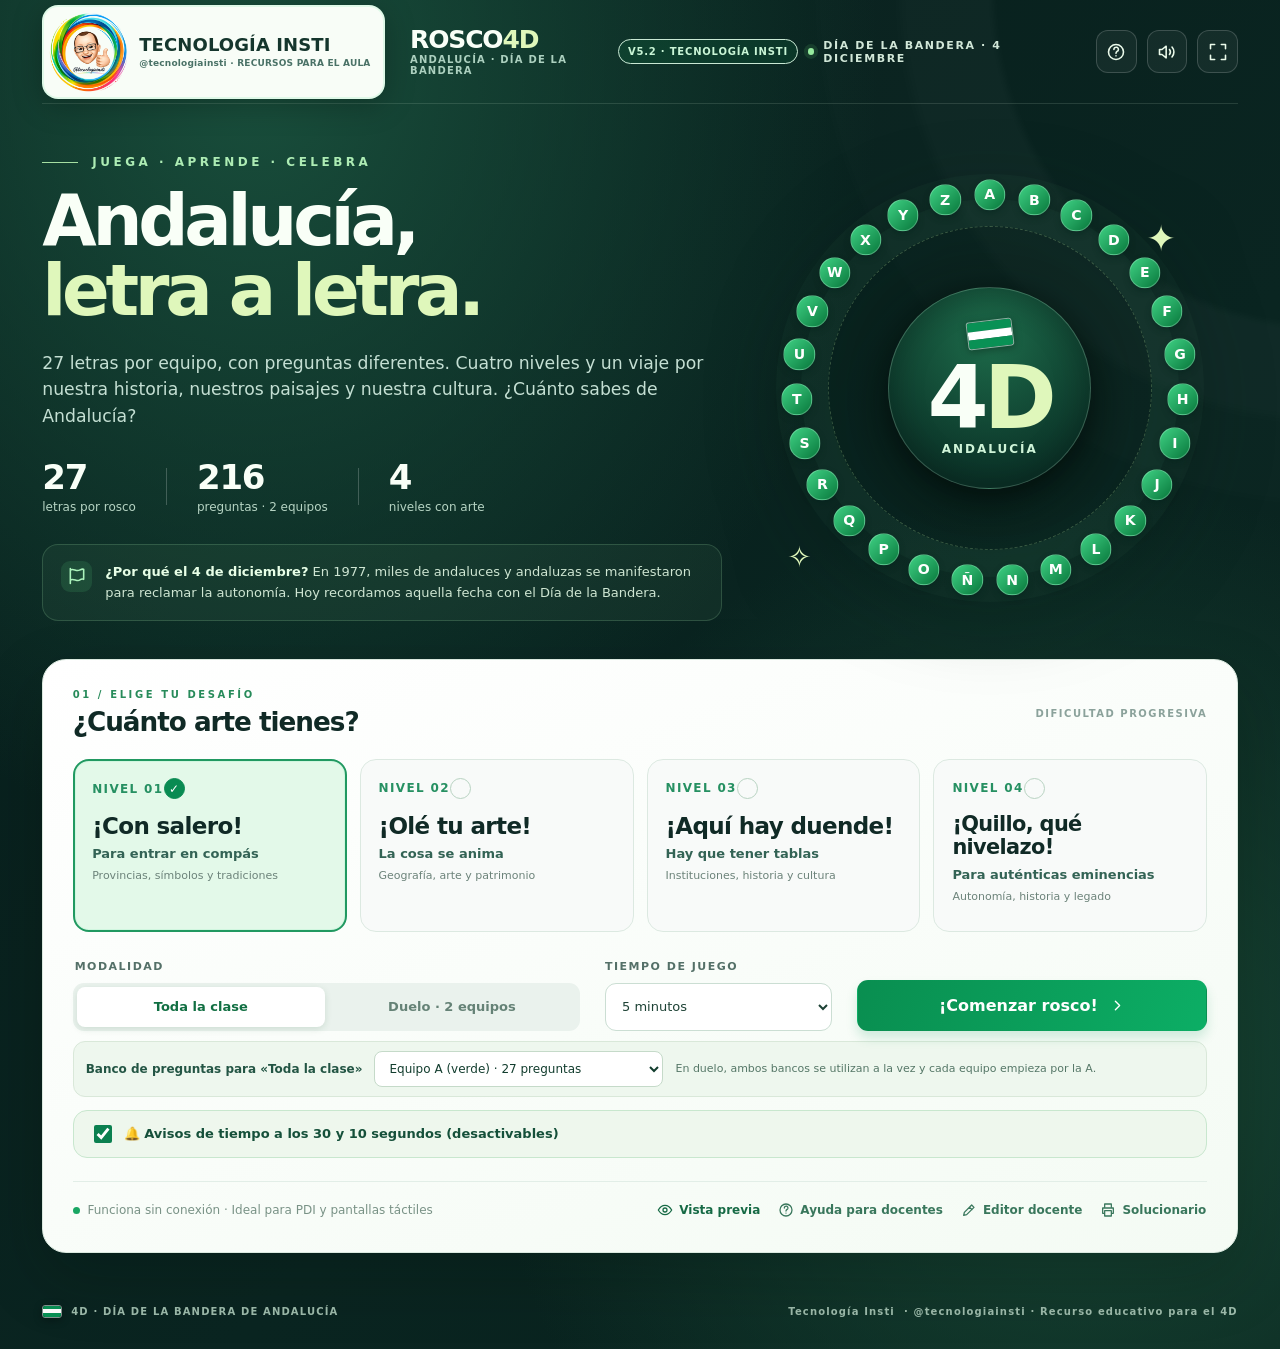
==== index.html @ b062cd79 "1" ====
<!doctype html>
<html lang="es">
<head>
  <meta charset="utf-8">
  <meta name="viewport" content="width=device-width,initial-scale=1,viewport-fit=cover">
  <meta name="theme-color" content="#0b2623">
  <meta name="description" content="Rosco 4D Andalucía: 216 preguntas sobre Andalucía en cuatro niveles de dificultad con sabor andaluz. Juego interactivo para pizarras digitales, sin conexión a internet.">
  <title>Rosco 4D · Día de la Bandera de Andalucía · Tecnología Insti · @tecnologiainsti</title>
  <link rel="icon" href="[data-uri]" type="image/webp">
  <style>
:root{--bg:#0a2422;--bg2:#0e302a;--green:#16a067;--green2:#4add91;--lime:#dff7bb;--cream:#f9fff7;--text:#102a26;--muted:#68847b;--line:#dae7dc;--white:#fff;--wrong:#e85b5f;--pending:#d8e1e5;--shadow:0 25px 65px rgba(1,16,10,.22);font-family:'Segoe UI',Inter,ui-sans-serif,system-ui,-apple-system,BlinkMacSystemFont,Arial,sans-serif;color:var(--cream);font-synthesis:none}
*{box-sizing:border-box}html{min-width:320px;min-height:100%;scroll-behavior:smooth}body{margin:0;min-height:100vh;background:radial-gradient(ellipse at 20% 5%,#194f3c 0%,transparent 43%),radial-gradient(ellipse at 85% 80%,#184735 0%,transparent 39%),linear-gradient(135deg,#071d1b,#0a2521 60%,#09221d);overflow-x:hidden}button,select,input,textarea{font:inherit}button{cursor:pointer}button:disabled{cursor:not-allowed;opacity:.55}svg{width:20px;height:20px;fill:none;stroke:currentColor;stroke-width:1.9;stroke-linecap:round;stroke-linejoin:round;flex-shrink:0}.svg-defs{position:absolute;width:0;height:0;overflow:hidden}.is-hidden{display:none!important}.ambient{position:fixed;pointer-events:none;z-index:0;border-radius:50%;filter:blur(4px)}.ambient-one{width:680px;height:680px;right:-390px;top:-350px;border:1px solid rgba(255,255,255,.1);box-shadow:0 0 0 90px rgba(255,255,255,.015),0 0 0 175px rgba(255,255,255,.012)}.ambient-two{width:450px;height:450px;bottom:-330px;left:-160px;border:1px solid rgba(255,255,255,.06)}a{color:inherit}.app-shell{position:relative;z-index:1;display:flex;flex-direction:column;min-height:100vh;max-width:1900px;margin:auto;padding:0 clamp(22px,3.3vw,64px)}.site-header{display:flex;align-items:center;justify-content:space-between;gap:24px;min-height:100px;border-bottom:1px solid rgba(233,255,233,.13)}.brand{text-decoration:none;display:inline-flex;align-items:center;gap:14px;min-width:0}.brand-emblem{height:47px;width:47px;display:grid;place-items:center;border-radius:14px;background:rgba(255,255,255,.09);border:1px solid rgba(255,255,255,.2)}.mini-flag{display:block;height:24px;width:32px;background:linear-gradient(to bottom,#158c4d 0 33%,#fff 33% 67%,#158c4d 67%);border-radius:2px;box-shadow:0 2px 9px rgba(0,0,0,.2);transform:rotate(-8deg)}.brand-titles{display:flex;flex-direction:column;gap:2px}.brand-titles strong{font-size:25px;font-weight:900;letter-spacing:-1.15px;line-height:1}.brand-emphasis{color:var(--lime)}.brand-titles small{font-size:9px;letter-spacing:1.8px;font-weight:800;color:#acd0bf}.top-actions{display:flex;align-items:center;gap:10px}.header-commemoration{color:#d1e7d8;font-size:11px;font-weight:850;letter-spacing:1.6px;margin-right:20px;display:inline-flex;align-items:center;gap:9px}.header-dot{width:7px;height:7px;background:#96eb9e;border-radius:50%;box-shadow:0 0 0 4px #4b9a5a33}.icon-btn{border:1px solid #ffffff2c;background:#ffffff0c;color:#eafaea;border-radius:12px;width:43px;height:43px;display:grid;place-items:center;transition:background .2s,transform .2s}.icon-btn:hover,.icon-btn:focus-visible{background:#ffffff24;transform:translateY(-1px)}.screen{animation:screen-in .35s both;flex:1}@keyframes screen-in{from{opacity:0;transform:translateY(11px)}to{opacity:1;transform:translateY(0)}}.setup-screen{padding:clamp(30px,4vw,65px) 0 20px}.setup-layout{display:grid;grid-template-columns:minmax(0,1fr) minmax(280px,.73fr);align-items:center;gap:20px;min-height:360px}.setup-lead{max-width:720px}.eyebrow{font-size:12px;font-weight:900;letter-spacing:3.5px;color:#adecb4;display:flex;align-items:center;gap:14px;margin:0 0 18px}.eyebrow-line{height:1px;width:36px;background:#a6dfa2}.setup-lead h1{font-size:clamp(49px,5.5vw,87px);line-height:.99;font-weight:900;letter-spacing:-4.3px;margin:0 0 23px}.setup-lead h1 span{color:var(--lime);display:block}.setup-description{font-size:clamp(16px,1.35vw,21px);line-height:1.55;color:#c4dfd3;max-width:710px;margin:0 0 30px}.stat-ribbon{display:flex;gap:30px;align-items:center;margin-bottom:30px}.stat-ribbon>div{display:flex;flex-direction:column}.stat-ribbon strong{font-size:34px;line-height:1;letter-spacing:-1.2px}.stat-ribbon div span{font-size:12px;color:#b6d4c3;padding-top:6px}.stat-separator{height:37px;width:1px;background:#ffffff36}.history-note{max-width:680px;border:1px solid #b9f6bf2b;background:#b4f0ad0d;border-radius:16px;padding:16px 18px;display:flex;gap:13px;align-items:flex-start;color:#cfe6d3}.history-note p{margin:0;font-size:13px;line-height:1.65}.history-note strong{color:#e8ffe7}.history-icon{width:31px;height:31px;flex:none;border-radius:9px;display:grid;place-items:center;background:#50c07729;color:#acf3bc}.welcome-wheel{position:relative;margin:0 auto;width:min(100%,405px);aspect-ratio:1;filter:drop-shadow(0 18px 35px #00170e87)}.welcome-orbit{position:absolute;inset:10%;border-radius:50%;border:1px dashed #c5f7aa40;box-shadow:0 0 0 27px #8ee4ad08,0 0 0 52px #8ee4ad08}.preview-letter{position:absolute;left:50%;top:50%;display:grid;place-items:center;width:clamp(25px,2.45vw,38px);height:clamp(25px,2.45vw,38px);border-radius:50%;background:linear-gradient(135deg,#3fd184,#08783c);border:1px solid #d7ffe74b;color:#fff;font-size:clamp(11px,1.1vw,15px);font-weight:900;box-shadow:0 3px 6px #021f1970;transform:translate(-50%,-50%)}.welcome-center{position:absolute;inset:25%;display:flex;flex-direction:column;align-items:center;justify-content:center;border-radius:50%;border:1px solid #dfffe634;background:radial-gradient(circle at 50% 25%,#1d6b4a,#0a3026 80%);box-shadow:inset 0 0 35px #0003,0 7px 35px #0008;z-index:2}.flag-horizontal{display:flex;flex-direction:column;overflow:hidden;border-radius:3px;border:1px solid #ffffff80;box-shadow:0 2px 8px #0005;flex:none}.flag-horizontal i{display:block;flex:1;width:100%}.flag-horizontal i:nth-child(1),.flag-horizontal i:nth-child(3){background:#099155}.flag-horizontal i:nth-child(2){background:#fff}.welcome-flag{width:46px;height:28px;margin-bottom:6px;transform:rotate(-7deg)}.welcome-center>span:not(.welcome-flag){font-size:clamp(56px,7vw,88px);font-weight:950;line-height:1;letter-spacing:-5px}.welcome-center>span:not(.welcome-flag) span{color:var(--lime)}.welcome-center small{font-weight:900;font-size:clamp(9px,1vw,12px);letter-spacing:2px;color:#cff4d8}.sparkle{position:absolute;font-size:36px;color:var(--lime)}.sparkle-a{top:8%;right:4%}.sparkle-b{bottom:4%;left:0;font-size:29px}.setup-panel{background:linear-gradient(160deg,#fff,#f4fbf4);border:1px solid #dbe9df;border-radius:24px;color:var(--text);padding:clamp(20px,2.3vw,35px);box-shadow:var(--shadow);margin-top:38px}.setup-panel-heading{display:flex;justify-content:space-between;gap:20px;align-items:center;margin-bottom:20px}.section-index,.question-eyebrow{color:#278b5a;font-weight:900;font-size:10px;letter-spacing:2.6px;margin:0 0 7px}.setup-panel h2{font-size:clamp(22px,2.05vw,30px);letter-spacing:-1px;margin:0;line-height:1.2}.panel-label{font-size:10px;font-weight:900;color:#8ba29b;letter-spacing:1.5px}.level-grid{display:grid;grid-template-columns:repeat(4,minmax(0,1fr));gap:13px}.level-card{background:#f8faf9;color:var(--text);border:1.5px solid #dce9e1;border-radius:16px;text-align:left;min-height:173px;padding:18px 18px 15px;display:flex;flex-direction:column;gap:7px;transition:.2s;position:relative}.level-card:hover,.level-card:focus-visible{transform:translateY(-3px);border-color:#68bd83;box-shadow:0 10px 18px #0c5b2c18}.level-card.is-selected{background:#e3f9e9;border:2px solid #219961;padding:17.5px 17.5px 14.5px;box-shadow:inset 0 0 0 1px #4ce39b20}.level-top{display:flex;justify-content:space-between;align-items:center;margin-bottom:7px}.level-number{font-weight:900;letter-spacing:2px;color:#269062;font-size:15px}.level-mark{border:1px solid #b8d3c2;border-radius:50%;display:grid;place-items:center;width:21px;height:21px;font-size:12px;color:transparent}.level-card.is-selected .level-mark{background:#098b52;border-color:#098b52;color:#fff}.level-card>strong{font-size:26px;letter-spacing:-1.1px;line-height:1.1}.level-description{font-size:14px;font-weight:750;color:#336355}.level-card small{font-size:11px;color:#6c837a;line-height:1.45}.settings-row{display:grid;grid-template-columns:1.45fr .65fr 1fr;gap:25px;align-items:end;margin-top:28px}.setting-group{margin:0;padding:0;border:0;min-width:0}.setting-group legend,.setting-group>label{font-size:11px;display:block;margin-bottom:10px;font-weight:900;letter-spacing:1.5px;color:#547068}.segmented{display:flex;min-height:48px;gap:3px;background:#eaf2ed;border-radius:11px;padding:4px}.segmented button{flex:1;background:none;border:0;border-radius:8px;color:#658276;font-size:13px;font-weight:800;min-height:40px;padding:6px 10px}.segmented button.selected{background:#fff;color:#116f42;box-shadow:0 2px 7px #175b2d22}.setting-group select{width:100%;height:48px;border:1px solid #cbded3;border-radius:11px;background:#fff;padding:0 12px;font-size:13px;color:#1d4235;min-width:0}.primary-btn,.secondary-btn{min-height:48px;border-radius:11px;padding:11px 19px;display:inline-flex;align-items:center;justify-content:center;gap:11px;font-weight:850;font-size:14px;border:1px solid transparent;text-align:center}.primary-btn{background:linear-gradient(110deg,#098e50,#0cae65);color:#fff;box-shadow:0 7px 12px #0790522a}.primary-btn:hover{filter:brightness(1.08)}.primary-btn svg{width:17px;height:17px}.secondary-btn{background:#fff;color:#176f4a;border-color:#bedbcc}.secondary-btn:hover{background:#effaf2}.start-btn{width:100%;min-height:51px;font-size:16px}.setup-footer{border-top:1px solid #e2eee7;margin-top:23px;padding-top:15px;display:flex;gap:20px;justify-content:space-between;align-items:center;color:#799286;font-size:12px}.offline-dot{display:inline-block;width:7px;height:7px;background:#19a663;border-radius:50%;margin-right:4px}.setup-footer>div{display:flex;gap:19px}.plain-link{display:inline-flex;align-items:center;justify-content:center;gap:6px;color:#39775c;font-weight:800;background:none;border:0;padding:5px 1px;font-size:12px;text-align:left}.plain-link:hover{text-decoration:underline}.plain-link svg{width:16px;height:16px}.resume-banner{margin-top:16px;padding:13px;border-radius:12px;display:flex;gap:13px;align-items:center;justify-content:flex-end;background:#e4f5e6;border:1px solid #b5ddbb;font-size:13px}.resume-banner span{margin-right:auto}.resume-banner .secondary-btn{min-height:39px;padding:7px 13px}.site-footer{min-height:76px;padding:17px 0;display:flex;align-items:center;justify-content:space-between;gap:20px;color:#9ebcac;font-size:10px;font-weight:800;letter-spacing:1.15px}.site-footer>span{display:flex;align-items:center;gap:9px}.footer-flag{width:20px;height:13px}.site-footer a{text-decoration:none;color:#d3f0cc}.site-footer a:hover{text-decoration:underline}
/* Pantalla de juego */
.game-screen{padding-top:20px;display:flex;flex-direction:column}.game-toolbar{display:flex;justify-content:space-between;align-items:center;gap:16px;min-height:65px}.game-breadcrumb,.game-tools{display:flex;align-items:center;gap:12px}.back-button,.toolbar-btn{background:transparent;border:1px solid #d5f6db32;border-radius:10px;padding:10px 13px;color:#e6f8e8;display:flex;gap:8px;align-items:center;font-size:13px;font-weight:750}.back-button:hover,.toolbar-btn:hover{background:#ffffff18}.back-button svg,.toolbar-btn svg{width:17px;height:17px}.breadcrumb-divider{width:1px;height:20px;background:#ffffff39;margin:0 4px}.course-chip{background:#d8f9d6;color:#124f37;border-radius:7px;padding:8px 12px;font-size:12px;font-weight:950}.mode-chip{font-size:11px;font-weight:850;letter-spacing:1px;color:#c4e4ce}.timer-display{min-width:136px;background:#123c32;border:1px solid #b2e9b837;border-radius:12px;display:flex;align-items:center;justify-content:center;gap:8px;padding:7px 13px;color:#fff}.timer-caption{font-size:9px;letter-spacing:1.3px;font-weight:900;color:#8ecca7}.timer-display strong{font-size:28px;line-height:1;font-variant-numeric:tabular-nums;letter-spacing:1px}.timer-display.time-warning{border-color:#fbab7b;background:#743f34}.timer-display.time-critical{background:#a03c40;animation:time-pulse 1s infinite}@keyframes time-pulse{50%{filter:brightness(1.2)}}
.board-layout{display:grid;grid-template-columns:minmax(0,1fr) minmax(0,.92fr);gap:clamp(18px,3vw,58px);align-items:center;flex:1;min-height:530px}.rosco-zone{position:relative;display:flex;flex-direction:column;justify-content:center;align-items:center;min-width:0;padding:8px 0}.rosco-bg{position:absolute;width:min(86%,650px);aspect-ratio:1;border-radius:50%;background:radial-gradient(circle,#51b58b16,transparent 68%);pointer-events:none}.rosco-frame{width:min(100%,min(62vh,680px));aspect-ratio:1;position:relative;flex:none;container-type:size}.rosco-letters{position:absolute;inset:0}.letter-btn{position:absolute;width:9.1%;aspect-ratio:1;display:grid;place-items:center;transform:translate(-50%,-50%);border-radius:50%;border:2px solid #d6e6e5;color:#174b43;background:linear-gradient(155deg,#edf8fa,#bdd5d5);font-size:clamp(13px,2.5cqw,21px);font-weight:950;box-shadow:0 4px 0 #1025227a,0 8px 16px #031b1b42;transition:background .17s,box-shadow .17s,scale .17s;z-index:2;padding:0;touch-action:manipulation}.letter-btn:hover{scale:1.09}.letter-btn:focus-visible{outline:3px solid #efffa3;outline-offset:2px}.letter-btn.is-correct{color:#fff;border-color:#72e7a3;background:linear-gradient(145deg,#17b968,#078451)}.letter-btn.is-wrong{color:#fff;border-color:#ff9b99;background:linear-gradient(145deg,#f56c6c,#cf454e)}.letter-btn.is-current{color:#244c2b;border:3px solid #fff7bd;background:linear-gradient(145deg,#f5f7b1,#c6e97f);box-shadow:0 0 0 5px #f2ffb138,0 0 19px #dcff9a99,0 3px 0 #21331e;scale:1.11;z-index:4}.letter-btn.is-current.is-correct,.letter-btn.is-current.is-wrong{scale:1}.letter-btn:disabled{opacity:1;cursor:default}.rosco-core{position:absolute;inset:22%;border-radius:50%;background:radial-gradient(circle at 50% 0%,#26654c,#0a2927 72%);border:2px solid #e2fff34a;box-shadow:inset 0 0 55px #001b1590,0 0 0 10px #a6e6b30a,0 0 35px #77f5a011;display:flex;align-items:center;justify-content:center;flex-direction:column;gap:1.5%;text-align:center}.core-flag{width:16%;height:11%;transform:rotate(-6deg);margin-bottom:2%}.core-label{color:#b2e9ba;font-weight:900;letter-spacing:4px;font-size:clamp(9px,1.8cqw,17px)}.core-title{font-size:clamp(47px,14cqw,104px);letter-spacing:-.1em;line-height:1;font-weight:950}.core-title span{color:var(--lime)}.core-name{font-size:clamp(9px,2.7cqw,23px);font-weight:950;letter-spacing:1.5px}.core-subtext{font-size:clamp(6px,1.5cqw,11px);font-weight:850;letter-spacing:1.25px;color:#a7d9be}.core-division{background:#d0efb155;width:38%;height:1px;margin:5% 0 2%}.core-progress{display:flex;flex-direction:column;gap:2px}.core-progress strong{font-size:clamp(19px,4cqw,35px);color:var(--lime);line-height:1.1}.core-progress span{font-size:clamp(9px,1.8cqw,13px);color:#c6dfd0}.legend{display:flex;justify-content:center;gap:clamp(13px,1.8vw,23px);color:#c7e2d4;font-size:11px;font-weight:650;margin-top:2px;flex-wrap:wrap}.legend>span{display:inline-flex;gap:7px;align-items:center}.legend-dot{height:11px;width:11px;border-radius:50%;background:#b7ced4;border:1px solid #ffffffaa}.legend-dot.is-active{background:#e5f7a0}.legend-dot.is-correct{background:#23b66e}.legend-dot.is-wrong{background:#ea6b6b}.legend-dot.is-pending{background:#c6d3d8}
.question-zone{color:var(--text);background:linear-gradient(150deg,#fff 12%,#f8fdf8);border:1px solid #d9e6e0;border-radius:24px;box-shadow:var(--shadow);padding:clamp(24px,2.8vw,43px);min-height:480px;display:flex;flex-direction:column;justify-content:center;gap:0}.question-topline{display:flex;align-items:start;justify-content:space-between;gap:16px}.question-topline h2{font-size:clamp(23px,2.35vw,37px);line-height:1.13;letter-spacing:-1.25px;margin:0;font-weight:900}.letter-mini{background:#12392d;color:#e9ffd8;width:67px;height:67px;border-radius:16px;display:grid;place-items:center;font-size:43px;line-height:1;font-weight:950;flex:none;box-shadow:0 6px 0 #bad7bf}.question-rule{display:flex;align-items:center;gap:10px;color:#16854f;font-size:12px;font-weight:950;letter-spacing:1.65px;margin:25px 0 12px}.question-rule-dot{width:7px;height:7px;background:#1ea967;border-radius:50%}.question-body{font-size:clamp(21px,2.05vw,32px);line-height:1.38;font-weight:750;letter-spacing:-.65px;margin:0 0 24px;min-height:114px}.answer-input-block{padding-bottom:17px}.answer-input-block label{display:block;font-size:10px;letter-spacing:1.6px;font-weight:900;color:#667f71;margin:0 0 8px}.answer-input-row{display:flex;gap:8px}.answer-input-row input{height:48px;min-width:0;flex:1;border-radius:10px;border:1px solid #ccded2;background:#fff;padding:0 15px;color:#153b2b;font-size:16px}.answer-input-row input:focus,.editor-dialog input:focus,.editor-dialog textarea:focus,.editor-dialog select:focus{outline:3px solid #abedb0;outline-offset:1px}.answer-input-row input::placeholder{color:#b0c1b8}.check-input-btn{padding:0 15px;background:#e8f5eb;border:1px solid #bcd9c4;border-radius:10px;color:#187143;font-weight:850;white-space:nowrap}.check-input-btn:hover{background:#d3f1db}.input-help{font-size:11px;color:#829689;margin:9px 0 0}.question-actions{display:grid;grid-template-columns:1fr 1fr 1.25fr;gap:10px}.action-btn{border-radius:12px;border:1px solid transparent;min-height:66px;display:flex;gap:11px;justify-content:center;align-items:center;padding:9px 12px;font-weight:900;font-size:clamp(13px,1.08vw,17px);transition:.15s;white-space:nowrap}.action-btn:hover{transform:translateY(-2px);filter:brightness(1.04)}.action-btn svg{width:21px;height:21px}.answer-correct{background:#087c46;color:#fff}.answer-wrong{background:#fce9e8;color:#ae373e;border-color:#ffc6c7}.answer-pass{background:#e9f0f2;color:#355769;border-color:#d2e0e5}.question-end{display:flex;align-items:center;justify-content:space-between;gap:12px;margin-top:19px}.keyboard-hint{color:#94a69a;font-size:10px;text-align:right}kbd{font-size:11px;padding:2px 5px;border:1px solid #c7d7cc;background:#eff4f0;border-radius:4px;color:#436b55;font-family:inherit}.feedback-card{background:#eaf8ed;border:1px solid #b6dfc5;padding:16px 17px;border-radius:14px;margin:-2px 0 22px}.feedback-card.is-wrong{background:#fff1f0;border-color:#ffcecd}.feedback-top{display:flex;align-items:center;gap:9px;flex-wrap:wrap}.feedback-icon{display:grid;place-items:center;background:#129b56;border-radius:50%;width:27px;height:27px;color:#fff;font-size:16px;font-weight:900}.feedback-card.is-wrong .feedback-icon{background:#e05257}.feedback-top strong{font-size:18px;color:#147444}.feedback-card.is-wrong .feedback-top strong{color:#af3c43}.feedback-answer{font-size:14px;font-weight:900;margin-left:auto;color:#113e2b}.feedback-card p{margin:10px 0 0;color:#496c57;font-size:13px;line-height:1.6}.feedback-card.is-wrong p{color:#865858}.next-btn{width:100%;min-height:65px;font-size:17px}.reveal-card{background:#f4f7e3;border:1px dashed #b2c283;padding:13px 17px;border-radius:12px;margin:-5px 0 18px}.reveal-card small{display:block;color:#858e53;font-size:10px;letter-spacing:1px;font-weight:950;margin-bottom:5px}.reveal-card strong{font-size:20px;color:#314528}.reveal-link{color:#528168}.scoreboard{background:#ffffff0d;border:1px solid #ffffff21;border-radius:16px;padding:13px 20px;margin:9px 0 19px}.score-main{display:flex;justify-content:space-between;gap:15px;align-items:center}.score-label{display:flex;align-items:center;gap:10px;font-weight:850;color:#d5e9db;letter-spacing:1.6px;font-size:11px}.scorebar-icon{color:#bceb91;font-size:18px}.score-fractions{display:flex;gap:22px;color:#bbd9c7;font-size:12px}.score-fractions strong{color:#fff;font-size:15px}.progress-track{display:flex;position:relative;overflow:hidden;background:#ffffff20;height:8px;margin-top:13px;border-radius:99px}.progress-correct{width:0;background:#39d68b;transition:width .35s}.progress-wrong{width:0;background:#ff8087;transition:width .35s}.teams-row{border-top:1px solid #ffffff20;margin-top:13px;padding-top:12px;display:flex;align-items:center;gap:15px}.team-badge{padding:8px 12px;border:1px solid #ffffff2e;border-radius:11px;display:flex;gap:10px;align-items:center;color:#cadbd0;font-size:13px}.team-badge.active{background:#bbefbb21;border-color:#c2fbc46d;color:#fff}.team-badge strong{font-size:22px;margin-left:8px;color:#fff}.team-marker{width:11px;height:11px;border-radius:50%}.team-marker-one{background:#31d58e}.team-marker-two{background:#eef7f0}.team-versus{font-size:11px;color:#acc4b6;font-weight:850}.team-instruction{margin-left:auto;font-size:11px;color:#afc7b5}
/* Resultados */
.end-screen{display:flex;align-items:center;justify-content:center;padding:40px 0 30px}.end-container{width:min(900px,100%);text-align:center}.end-icon{width:83px;height:83px;border-radius:25px;margin:auto auto 19px;display:grid;place-items:center;background:linear-gradient(145deg,#c5f3af,#76d88f);color:#0e6c3f;transform:rotate(-5deg);box-shadow:0 10px 26px #0005}.end-icon svg{width:43px;height:43px}.end-eyebrow{justify-content:center;margin-bottom:12px}.end-container h2{font-size:clamp(35px,4.5vw,61px);letter-spacing:-2px;margin:0 0 8px}.end-subtitle{color:#c1decb;font-size:17px;line-height:1.6;margin:0 0 25px}.end-summary{display:grid;grid-template-columns:repeat(4,1fr);gap:11px}.end-summary>div{border:1px solid #ffffff37;border-radius:15px;background:#ffffff15;display:flex;flex-direction:column;padding:19px 10px;gap:9px}.end-summary span{font-size:11px;font-weight:850;letter-spacing:1.3px;color:#b8d8c1}.end-summary strong{font-size:45px;line-height:1;font-weight:950}.end-summary>div:first-child strong{color:#91f1ad}.end-summary>div:nth-child(2) strong{color:#ffc6c6}.end-history{margin:25px 0}.end-history h3{font-size:16px;color:#cce0d3;font-weight:700;margin:0 0 13px}.end-letters{display:flex;justify-content:center;flex-wrap:wrap;gap:7px}.end-letter{width:34px;height:34px;display:grid;place-items:center;border-radius:50%;background:#d9e3e4;color:#1c4640;font-size:14px;font-weight:900}.end-letter.correct{background:#189c60;color:white}.end-letter.wrong{background:#e65a60;color:white}.end-actions{display:flex;gap:12px;justify-content:center;flex-wrap:wrap}.end-motto{margin:32px 0 0;font-weight:600;font-size:13px;letter-spacing:1px;color:#9db6a9}.end-team-summary{background:#e3f8df;color:#134b36;border-radius:13px;margin-top:13px;padding:15px 20px;font-weight:900;font-size:18px}
/* Dialogs, edición */
.app-dialog{position:fixed;max-width:min(630px,calc(100vw - 30px));width:100%;max-height:min(90vh,900px);border:1px solid #e0e7dc;border-radius:20px;background:#fff;color:var(--text);padding:0;box-shadow:0 40px 95px #0009;overflow:auto}.app-dialog::backdrop{background:#001c1bb3;backdrop-filter:blur(6px)}.dialog-head{padding:22px 27px;border-bottom:1px solid #e8efe9;display:flex;justify-content:space-between;gap:15px;align-items:start}.dialog-head small{color:#279363;font-size:10px;letter-spacing:2px;font-weight:900}.dialog-head h2{margin:5px 0 0;letter-spacing:-1px;font-size:27px}.dialog-close{border:0;background:#f0f5f1;color:#39765d;border-radius:9px;height:34px;width:34px;font-size:27px;line-height:1}.dialog-body{padding:24px 27px;color:#466456;font-size:14px;line-height:1.7}.dialog-body>p{margin-top:0}.instruction-list{display:flex;flex-direction:column;gap:15px;margin:20px 0}.instruction-list>div{display:flex;gap:13px;align-items:start}.instruction-list p{margin:0}.step-num{font-size:12px;color:#078a4b;background:#e2f5e7;padding:6px 9px;border-radius:7px;font-weight:900}.shortcut-panel{padding:13px 16px;border-radius:10px;background:#f2f7ee;color:#305a3e}.shortcut-panel p{margin:7px 0 0}.dialog-small{font-size:12px;margin-top:17px!important;color:#779084}.dialog-footer{display:flex;gap:12px;justify-content:flex-end;padding:16px 27px 24px}.editor-dialog{max-width:min(740px,calc(100vw - 30px))}.editor-intro{font-size:13px}.editor-selects{display:grid;grid-template-columns:1fr 1fr;gap:15px;margin-bottom:15px}.editor-selects label,.editor-dialog form label{display:flex;flex-direction:column;font-weight:900;gap:7px;font-size:12px;color:#426954}.editor-dialog select,.editor-dialog input,.editor-dialog textarea{width:100%;border:1px solid #cbdcd0;background:#fff;border-radius:9px;padding:11px 12px;color:#17452c;font-size:14px;resize:vertical}.editor-dialog form{display:flex;flex-direction:column;gap:12px}.editor-dialog .editor-save{align-self:flex-start}.editor-utilities{display:flex;gap:9px;flex-wrap:wrap;align-items:center;border-top:1px solid #e2ede3;padding-top:20px;margin-top:20px}.editor-utilities .secondary-btn{font-size:12px}.import-file-label{cursor:pointer}.editor-reset{color:#a74747;margin-left:auto}.editor-error{font-weight:800;color:#af4144;margin:0;font-size:12px;min-height:0}.toast{position:fixed;z-index:300;bottom:30px;left:50%;transform:translateX(-50%);min-width:220px;max-width:min(480px,90vw);padding:14px 20px;border-radius:13px;background:#e6f9e6;color:#125c3b;font-size:14px;font-weight:850;box-shadow:0 12px 30px #0006;text-align:center}
@media(max-width:1150px){.board-layout{gap:20px;grid-template-columns:minmax(0,.96fr) minmax(0,1.04fr)}.question-zone{padding:25px;min-height:440px}.question-body{font-size:clamp(20px,2.3vw,29px);min-height:112px}.rosco-frame{width:min(100%,56vh)}.action-btn{gap:6px;min-height:59px}.action-btn svg{width:17px;height:17px}.keyboard-hint{display:none}.settings-row{gap:15px}.level-card{padding:13px;min-height:165px}.level-card.is-selected{padding:12.5px}}
@media(max-width:800px){.app-shell{padding:0 19px}.site-header{min-height:76px}.header-commemoration{display:none}.setup-layout{grid-template-columns:1fr;min-height:0;text-align:center;gap:12px}.setup-lead{max-width:none}.setup-lead h1{font-size:clamp(49px,10vw,78px)}.eyebrow{justify-content:center}.stat-ribbon{justify-content:center}.history-note{margin:auto;text-align:left}.welcome-wheel{width:290px;margin-top:20px;margin-bottom:0}.welcome-center>span:not(.welcome-flag){font-size:61px}.setup-panel{margin-top:26px}.level-grid{grid-template-columns:repeat(2,1fr)}.settings-row{grid-template-columns:1fr 1fr}.setup-launch{grid-column:1/-1}.setup-footer{align-items:start}.board-layout{grid-template-columns:1fr;gap:16px;padding-top:10px}.rosco-frame{width:min(75vw,520px)}.rosco-zone{min-height:0}.question-zone{min-height:0}.game-toolbar{flex-wrap:wrap}.scoreboard{margin-top:21px}.game-screen{padding-top:14px}.question-body{min-height:0}.site-footer{flex-wrap:wrap;justify-content:center}.teams-row{flex-wrap:wrap}.team-instruction{margin-left:0}}
@media(max-width:520px){.app-shell{padding:0 13px}.site-header{min-height:68px}.brand-emblem{width:39px;height:39px}.brand-titles strong{font-size:21px}.brand-titles small{font-size:7.5px;letter-spacing:1px}.brand{gap:8px}.top-actions{gap:5px}.icon-btn{width:34px;height:36px;border-radius:8px}.icon-btn svg{width:17px;height:17px}.setup-screen{padding-top:31px}.setup-lead h1{font-size:clamp(43px,11vw,60px);letter-spacing:-2.5px}.setup-description{font-size:15px}.stat-ribbon{gap:13px}.stat-ribbon strong{font-size:29px}.stat-ribbon div span{font-size:10px}.welcome-wheel{width:min(67vw,270px)}.preview-letter{width:25px;height:25px;font-size:11px}.welcome-center>span:not(.welcome-flag){font-size:50px}.setup-panel{padding:16px;border-radius:18px}.setup-panel-heading{align-items:start}.panel-label{display:none}.level-grid{gap:8px}.level-card,.level-card.is-selected{min-height:141px;padding:11px}.level-top{margin-bottom:1px}.level-card>strong{font-size:22px}.level-description{font-size:11px}.level-card small{font-size:10px}.settings-row{grid-template-columns:1fr;gap:14px}.setup-launch{grid-column:auto}.setup-footer{flex-direction:column;gap:11px}.resume-banner{flex-direction:column;align-items:stretch}.game-toolbar{align-items:start}.game-breadcrumb{gap:6px}.game-tools{width:100%;justify-content:space-between;gap:5px}.timer-display{margin-left:auto;min-width:112px}.toolbar-btn{padding:9px}.toolbar-btn span{display:none}.mode-chip{font-size:9px}.rosco-frame{width:min(90vw,460px)}.letter-btn{font-size:clamp(10px,3.2cqw,15px);border-width:1.3px}.core-title{font-size:13cqw}.legend{font-size:10px;gap:10px}.question-zone{padding:20px 17px;border-radius:18px}.question-topline h2{font-size:24px}.letter-mini{width:53px;height:53px;font-size:33px}.question-body{font-size:22px}.answer-input-row{flex-direction:column}.answer-input-row input,.check-input-btn{min-height:43px}.action-btn{flex-direction:column;gap:4px;padding:8px 3px;min-height:65px;font-size:12px}.action-btn svg{width:18px;height:18px}.score-main{flex-direction:column;align-items:stretch;gap:8px}.score-fractions{justify-content:space-between;gap:5px;font-size:11px}.scoreboard{padding:13px}.end-summary{grid-template-columns:repeat(2,1fr)}.end-summary strong{font-size:37px}.end-container h2{font-size:37px}.end-icon{width:70px;height:70px}.dialog-head,.dialog-body{padding:20px}.editor-selects{gap:7px}.editor-utilities .secondary-btn{flex:1}.end-actions .secondary-btn,.end-actions .primary-btn{width:100%}}
@media(max-height:850px) and (min-width:801px){.site-header{min-height:74px}.setup-screen{padding-top:27px}.setup-layout{min-height:300px}.setup-lead h1{font-size:clamp(51px,4.8vw,76px)}.setup-description{margin-bottom:18px}.stat-ribbon{margin-bottom:18px}.history-note{padding:11px 15px}.setup-panel{margin-top:21px}.level-card{min-height:139px}.level-top{margin-bottom:3px}.settings-row{margin-top:18px}.setup-footer{margin-top:15px}.game-screen{padding-top:9px}.game-toolbar{min-height:60px}.board-layout{min-height:0;gap:25px}.rosco-frame{width:min(100%,min(61vh,635px))}.question-zone{padding:23px 29px;min-height:410px}.question-topline h2{font-size:clamp(22px,2vw,30px)}.question-rule{margin-top:15px}.question-body{font-size:clamp(19px,1.9vw,27px);min-height:86px;margin-bottom:15px}.answer-input-block{padding-bottom:12px}.action-btn{min-height:56px}.question-end{margin-top:12px}.scoreboard{margin-top:4px;margin-bottom:11px;padding:10px 17px}.site-footer{min-height:42px;padding:10px 0}.legend{margin-top:0}}
@media(prefers-reduced-motion:reduce){*,*::before,*::after{animation-duration:.01ms!important;transition-duration:.01ms!important;scroll-behavior:auto!important}}
/* Ajuste extra para pizarras con resolución 1366×768: evitar desplazamiento durante el juego */
@media(max-height:850px) and (min-width:801px){
  .rosco-frame{width:min(100%,min(54vh,585px))}
  .question-zone{min-height:375px;padding:18px 24px}
  .question-topline h2{font-size:24px}
  .letter-mini{width:54px;height:54px;font-size:34px;box-shadow:0 4px 0 #bad7bf}
  .question-rule{margin:12px 0 8px}
  .question-body{font-size:clamp(19px,1.64vw,23px);line-height:1.3;min-height:0;margin-bottom:12px}
  .answer-input-block{padding-bottom:8px}
  .answer-input-row input{height:42px}
  .input-help{display:none}
  .action-btn{min-height:49px}
  .question-end{margin-top:9px}
  .feedback-card{margin-bottom:12px;padding:12px}
  .feedback-card p{margin-top:6px}
  .next-btn{min-height:50px}
  .scoreboard{padding:8px 15px;margin:2px 0 8px}
  .progress-track{margin-top:7px;height:6px}
  .teams-row{padding-top:6px;margin-top:7px}
  .team-badge{padding:5px 10px}
  .site-footer{min-height:35px;padding:6px 0}
}
/* Portada completa en pantallas de aula 720p/768p, sin esconder el botón de empezar */
@media(max-height:850px) and (min-width:801px){
  .setup-screen{padding:10px 0 7px}
  .setup-layout{min-height:0;grid-template-columns:minmax(0,1fr) 260px;gap:15px}
  .setup-lead h1{font-size:clamp(44px,4.2vw,58px);line-height:1.03;letter-spacing:-2.7px;margin-bottom:10px}
  .setup-lead h1 span{display:inline}
  .setup-lead .eyebrow{margin-bottom:8px;font-size:10px}
  .setup-description{font-size:14px;line-height:1.37;margin-bottom:11px;max-width:740px}
  .stat-ribbon{margin-bottom:12px;gap:17px}
  .stat-ribbon strong{font-size:27px}
  .stat-ribbon div span{font-size:10px;padding-top:4px}
  .stat-separator{height:30px}
  .history-note{padding:9px 12px;max-width:780px}
  .history-note p{font-size:11px;line-height:1.45}
  .history-icon{width:27px;height:27px}
  .welcome-wheel{width:235px}
  .welcome-center>span:not(.welcome-flag){font-size:51px}
  .welcome-center small{font-size:8px;letter-spacing:1px}
  .welcome-flag{height:20px;width:33px}
  .preview-letter{width:25px;height:25px;font-size:10px}
  .setup-panel{margin-top:12px;padding:16px 23px}
  .setup-panel-heading{margin-bottom:12px}
  .setup-panel h2{font-size:23px}
  .level-card{min-height:115px;padding:11px 13px;gap:4px}
  .level-card.is-selected{padding:10.5px 12.5px}
  .level-top{margin-bottom:0}
  .level-card>strong{font-size:23px}
  .level-description{font-size:12px}
  .level-card small{font-size:10px}
  .settings-row{margin-top:12px}
  .segmented{min-height:42px}
  .segmented button{min-height:34px}
  .setting-group select{height:42px}
  .start-btn{min-height:43px}
  .setup-footer{margin-top:11px;padding-top:9px}
}

/* V2 · Identidad del Tecnología Insti · @tecnologiainsti. Logo original proporcionado por el centro. */
.brand-group{display:flex;align-items:center;gap:clamp(14px,2.3vw,34px);min-width:0}
.school-identity{display:inline-flex;align-items:center;gap:9px;min-width:0;padding:4px 12px 4px 5px;border:1px solid rgba(255,255,255,.24);background:#f3f8f3;border-radius:12px;flex-shrink:0;box-shadow:0 5px 22px rgba(1,19,13,.16)}
.school-logo-frame{display:grid;place-items:center;flex-shrink:0;width:46px;height:49px;background:#fff;border-radius:8px}
.school-logo-frame img{display:block;width:43px;height:47px;object-fit:contain}
.school-titles{display:flex;flex-direction:column;gap:4px;color:#15362d;white-space:nowrap}
.school-titles strong{font-size:14px;line-height:1;font-weight:900;letter-spacing:.7px}
.school-titles small{font-size:8px;letter-spacing:.42px;font-weight:750;color:#4a7267}
@media(max-width:1150px){.brand-group{gap:12px}.school-identity{padding-right:7px}.school-titles small{display:none}}
@media(max-width:920px){.school-titles{display:none}.school-identity{padding:3px}.school-logo-frame{width:43px;height:45px}.school-logo-frame img{width:41px;height:43px}}
@media(max-width:520px){.brand-group{gap:7px}.school-identity{border-radius:9px;padding:2px}.school-logo-frame{width:35px;height:40px;border-radius:7px}.school-logo-frame img{width:34px;height:38px}.brand-titles strong{font-size:19px}.brand-titles small{font-size:7px}}
@media(max-width:390px){.site-header{gap:6px}.brand-emblem{display:none}.brand-group{gap:6px}.brand-titles strong{font-size:18px}}

/* V3 · Duelo con dos roscos independientes */
.team-count{display:flex;flex-direction:column;align-items:flex-end;gap:1px}
.team-count strong{margin-left:0}
.team-count small{font-size:9px;font-weight:750;white-space:nowrap;color:#bbd5c6}
.end-letters{display:flex;flex-direction:column;align-items:center;gap:15px}
.end-team-letters{display:flex;flex-direction:column;align-items:center;gap:8px;width:100%}
.end-team-label{color:#d0ebd8;font-size:13px;letter-spacing:.4px}
.end-letter-row{display:flex;flex-wrap:wrap;align-items:center;justify-content:center;gap:7px}
@media(max-width:520px){.team-count small{font-size:8px}.team-badge{gap:5px}.teams-row{gap:7px}}

/* V4 · identidad principal Tecnología Insti · @tecnologiainsti, banco doble y editor completo. */
.site-header{min-height:104px;gap:12px}
.brand-group{gap:clamp(14px,2vw,28px)}
.school-identity.prominent{padding:6px 17px 6px 8px;border-radius:16px;gap:13px;background:#f8fdf7;border:2px solid rgba(214,249,226,.72);box-shadow:0 6px 30px rgba(0,0,0,.25)}
.school-identity.prominent .school-logo-frame{width:78px;height:84px;background:transparent;border-radius:6px}
.school-identity.prominent .school-logo-frame img{width:77px;height:84px;object-fit:contain}
.school-identity.prominent .school-titles{display:flex}
.school-identity.prominent .school-titles strong{font-size:20px;letter-spacing:.5px}
.school-identity.prominent .school-titles small{display:block;font-size:9px;letter-spacing:.6px}
.brand-titles small{font-size:10px;letter-spacing:1.2px}
.solo-bank-row{display:flex;align-items:center;gap:12px;flex-wrap:wrap;background:#eef7ee;border:1px solid #d9e8d9;border-radius:12px;padding:9px 12px;margin-top:10px}
.solo-bank-row label{color:#235544;font-size:12px;font-weight:800}
.solo-bank-row select{border:1px solid #c5dac9;border-radius:8px;background:white;color:#123d2e;padding:6px 10px;font:inherit;font-size:12px;min-height:36px}
.solo-bank-row small{color:#557767;font-size:11px}
.editor-dialog{max-width:min(860px,calc(100vw - 24px));max-height:94vh}
.editor-body{padding-top:17px}
.editor-selects-v4{grid-template-columns:repeat(3,minmax(0,1fr));gap:10px;margin-bottom:9px}
.editor-subhead{display:flex;align-items:center;justify-content:space-between;gap:10px;margin:13px 0 9px}
.editor-subhead small{color:#638577;font-size:11px}
.editor-team-indicator{display:inline-flex;border-radius:7px;padding:5px 10px;font-size:11px;font-weight:900;letter-spacing:.6px}
.editor-team-indicator.green{background:#d1f3dd;color:#08623a}
.editor-team-indicator.white{background:#eff3f3;color:#1e4447;border:1px solid #bfcdcc}
.editor-alphabet{display:grid;grid-template-columns:repeat(9,minmax(0,1fr));gap:5px;margin:7px 0 10px}
.editor-letter{min-height:36px;cursor:pointer;border:1px solid #cadbd0;background:#f6faf7;border-radius:9px;color:#355e49;font-weight:850;font-size:14px}
.editor-letter:hover,.editor-letter.selected{background:#177f53;color:#fff;border-color:#177f53}
.editor-nav{display:flex;gap:12px;align-items:center;justify-content:space-between;margin:8px 0 16px;border-bottom:1px solid #e0eae3;padding-bottom:13px}
.editor-nav .secondary-btn{font-size:12px;padding:8px 12px;min-height:34px}
.editor-nav span{font-size:11px;color:#658474;text-align:center}
.editor-live{padding:10px 13px;border-radius:11px;border:1px solid #cee3d3;background:#f4faf5;margin-top:4px}
.editor-live strong{font-size:12px;color:#246044}
.editor-live p{font-size:12px;line-height:1.45;margin:5px 0}
.editor-check.valid{color:#167347;font-weight:750}
.editor-check.invalid{color:#af382b;font-weight:750}
.editor-save-row{display:flex;gap:9px;flex-wrap:wrap;margin-top:12px}
.editor-save-row .primary-btn{flex:1}
.editor-save-row .secondary-btn{white-space:nowrap}
.editor-utilities{margin-top:16px;padding-top:16px}
.editor-utilities .secondary-btn{font-size:12px}
@media(max-width:1200px){.school-identity.prominent .school-titles strong{font-size:17px}.school-identity.prominent .school-titles small{font-size:8px}.brand-titles small{font-size:8px}}
@media(max-width:1000px){.school-identity.prominent{padding:5px}.school-identity.prominent .school-titles{display:none}.school-identity.prominent .school-logo-frame{width:65px;height:71px}.school-identity.prominent .school-logo-frame img{width:65px;height:71px}}
@media(max-width:800px){.site-header{min-height:84px}.brand-group{gap:11px}}
@media(max-width:520px){.site-header{min-height:73px}.brand-group{gap:7px}.school-identity.prominent{padding:2px;border-radius:11px}.school-identity.prominent .school-logo-frame{width:47px;height:54px}.school-identity.prominent .school-logo-frame img{width:47px;height:54px}.brand-titles strong{font-size:19px}.brand-titles small{font-size:7px;letter-spacing:.2px}.solo-bank-row{align-items:stretch}.solo-bank-row select{flex:1}.editor-selects-v4{grid-template-columns:repeat(2,minmax(0,1fr))}.editor-alphabet{grid-template-columns:repeat(7,minmax(0,1fr))}.editor-nav span{display:none}.editor-nav .secondary-btn{padding:7px}.editor-subhead{align-items:flex-start;flex-direction:column}.editor-save-row .secondary-btn{flex:1}}
@media(max-width:390px){.brand-titles small{font-size:6px;letter-spacing:0}.school-identity.prominent .school-logo-frame{width:43px;height:50px}.school-identity.prominent .school-logo-frame img{width:43px;height:50px}}
@media(max-height:850px) and (min-width:801px){.site-header{min-height:84px}.school-identity.prominent .school-logo-frame{width:60px;height:65px}.school-identity.prominent .school-logo-frame img{width:60px;height:65px}.school-identity.prominent .school-titles strong{font-size:17px}.solo-bank-row{margin-top:7px;padding:4px 10px}.solo-bank-row select{min-height:30px}.setup-footer{margin-top:7px;padding-top:7px}}

/* V4.1 · Cuatro dificultades con guiños andaluces y ayuda al profesorado */
.level-card>strong{font-size:clamp(19px,1.8vw,25px);line-height:1.14;letter-spacing:-.65px}
.level-card .level-description{font-size:13px}.level-card .level-number{font-size:12px;letter-spacing:1.35px}
.level-card:last-child>strong{font-size:clamp(18px,1.63vw,23px)}
.setup-footer>div{flex-wrap:wrap;justify-content:flex-end;gap:9px 16px}
.teacher-help-dialog{max-width:min(765px,calc(100vw - 30px))}
.teacher-help-lead{background:linear-gradient(130deg,#e6f7e8,#f5fbef);border:1px solid #c9e8cf;border-radius:12px;padding:13px 17px;margin-bottom:14px;display:flex;flex-direction:column;gap:3px}
.teacher-help-lead strong{font-size:17px;color:#147346}.teacher-help-lead span{font-size:13px}
.teacher-steps{gap:8px}.teacher-steps>div{border-bottom:1px solid #e4eee7;padding-bottom:12px}.teacher-steps code,.teacher-help-dialog code{background:#eef5f0;border-radius:4px;padding:2px 4px;color:#225c3d}
.teacher-alert{background:#fff8e7;border:1px solid #eed7a6;color:#654e2d;padding:12px 14px;border-radius:12px;font-size:13px;line-height:1.65}
.editor-help-tip{background:#f0faef;border:1px solid #d6ead6;border-radius:9px;padding:8px 11px;font-size:12px}
.editor-help-tip button{background:transparent;border:0;color:#087e4a;text-decoration:underline;font-weight:800;cursor:pointer;padding:0}
.editor-export-hero{display:flex;align-items:center;justify-content:space-between;gap:15px;background:linear-gradient(120deg,#e7f8eb,#f8fcf3);border:2px solid #9fdec0;padding:16px;border-radius:14px;margin-top:24px}
.editor-export-hero>div{display:flex;flex-direction:column;gap:6px;flex:1}.editor-export-hero strong{color:#14583a;font-size:15px}.editor-export-hero span{font-size:12px;color:#4b755d}.editor-export-hero .primary-btn{min-width:245px;flex-shrink:0;font-size:12px}
.end-summary strong#endCourse{font-size:clamp(16px,1.8vw,24px);letter-spacing:-.5px;line-height:1.15;overflow-wrap:anywhere}
.course-chip{max-width:220px;white-space:normal;text-align:center;line-height:1.2}
@media(max-width:1100px){.editor-export-hero{flex-wrap:wrap}.editor-export-hero .primary-btn{flex:1}}
@media(max-width:520px){.level-card>strong,.level-card:last-child>strong{font-size:18px}.level-card .level-description{font-size:11px}.editor-export-hero .primary-btn{min-width:0;width:100%}.editor-utilities{flex-direction:column;align-items:stretch}.editor-utilities .secondary-btn{width:100%}}

/* V4.8: señal de versión visible para descartar ficheros en caché */
.version-chip{display:inline-flex;align-items:center;justify-content:center;padding:6px 9px;border-radius:999px;border:1px solid #c9e8d4;background:rgba(15,126,76,.18);color:#c9f5d6;font-size:10px;font-weight:900;letter-spacing:.08em;white-space:nowrap}
@media(max-width:740px){.version-chip{font-size:9px;padding:5px 7px;letter-spacing:0}}


/* V4.9 · PDI, duelo con cronómetros independientes, editor y accesibilidad */
.duel-setup{border:1px solid #cce4d2;border-radius:16px;background:#f1fbf3;padding:15px;margin:12px 0 8px;color:#174b36}
.duel-title{font-size:15px;font-weight:900;margin-bottom:9px}.duel-inputs{display:grid;grid-template-columns:repeat(2,minmax(0,1fr));gap:12px}
.duel-inputs label,.filename-label{font-size:12px;font-weight:850;display:flex;flex-direction:column;gap:6px;color:#286047}
.duel-inputs input,.filename-label input{width:100%;min-width:0;border:1px solid #abcdb6;border-radius:10px;padding:10px 12px;color:#13382d;background:white;font-size:15px}
.draw-row{display:flex;align-items:center;flex-wrap:wrap;gap:10px;margin-top:11px}.draw-row small{font-size:11px;color:#638272}.draw-result{font-weight:900;color:#0c744b;font-size:14px}
 .duel-hud{display:flex;gap:7px;max-width:340px;align-items:center;min-width:0}.duel-hud.is-hidden{display:none!important}
.hud-team{display:grid;grid-template-columns:minmax(40px,100px) 20px 45px;align-items:center;gap:4px;border:1px solid #9cc5a244;background:#164b39;padding:7px 9px;border-radius:10px;color:#e4ffeb;min-width:0}
.hud-team small{font-size:10px;font-weight:900;white-space:nowrap;overflow:hidden;text-overflow:ellipsis}.hud-team b{font-size:12px;color:#fff}.hud-team strong{font-size:13px;font-variant-numeric:tabular-nums;color:#f6eab7}
.hud-white{background:#ebf5ee;color:#144c39}.hud-white b{color:#144c39}.hud-white strong{color:#0f694d}
@media(max-width:1100px){.duel-hud{max-width:230px}.hud-team{grid-template-columns:60px 10px;gap:2px 5px;padding:5px}.hud-team strong{grid-column:1 / -1;font-size:13px}}
@media(max-width:840px){.game-tools{flex-wrap:wrap}.duel-hud{max-width:100%}}
.team-badge{min-width:0}.team-badge .team-name{overflow:hidden;text-overflow:ellipsis;white-space:nowrap;font-size:clamp(10px,1vw,14px);max-width:180px}
.team-count{min-width:64px}.team-clock{font-variant-numeric:tabular-nums;color:#ffefae;font-size:14px;letter-spacing:.5px}
.team-badge:not(.active) .team-clock{color:#d0d6d1}
.wildcard-strip{display:flex;gap:10px;flex-wrap:wrap;margin:10px 0 8px}
.wildcard-btn{flex:1;min-width:190px;border:1px solid #d1e4c4;background:#ecf8e9;color:#185e41;font-weight:850;border-radius:11px;padding:10px 11px;font-size:13px}
.wildcard-btn:not(:disabled):hover{background:#d1f3d5}.wildcard-btn:disabled{opacity:.48}
.wildcard-hint{padding:13px;border:1px solid #9ad4ab;background:#e8f8e6;border-radius:12px;color:#16593b;font-weight:800;font-size:14px;margin:8px 0}
.end-container{position:relative;isolation:isolate}.end-container>*:not(.confetti){position:relative;z-index:1}
.end-awards{background:linear-gradient(110deg,#e9f9dd,#fff7d5);border:1px solid #d0e1ae;color:#1b613d;font-size:clamp(15px,1.6vw,20px);font-weight:850;padding:15px;border-radius:14px;margin:18px auto;max-width:850px}
.confetti{position:absolute;inset:0;overflow:hidden;pointer-events:none;z-index:0}.confetti i{position:absolute;top:-20px;width:7px;height:15px;border-radius:1px;opacity:.75;animation:confetti-fall 4s linear infinite}
@keyframes confetti-fall{from{transform:translateY(-60px) rotate(0deg)}to{transform:translateY(100vh) rotate(720deg)}}
.audit-panel{border:1px solid #c0dfc9;background:#f4fbf2;border-radius:12px;margin:18px 0;padding:14px}.audit-note{font-size:12px;color:#4c7964;margin:8px 0}
.audit-report{max-height:200px;overflow:auto;border-radius:8px;background:#fff;border:1px solid #cbdccb;padding:11px;color:#27533c;font-size:12px}.audit-report p{margin:6px 0}.audit-report strong{font-size:14px}
.filename-label{flex:1;min-width:190px}.editor-export-hero{flex-wrap:wrap}.editor-export-hero .filename-label input{height:39px}.editor-export-hero>div:first-child{min-width:100%}
.pdi-mode .question-body{font-size:clamp(24px,2.5vw,39px)!important;line-height:1.28!important;font-weight:650!important}
.pdi-mode .question-rule{font-size:clamp(15px,1.5vw,21px)!important}.pdi-mode .question-actions .action-btn{min-height:72px;font-size:clamp(17px,1.45vw,22px);font-weight:900}
.pdi-mode #checkInputButton{font-size:18px;min-height:56px}.pdi-mode #answerInput{min-height:56px;font-size:20px}.pdi-mode .wildcard-btn{font-size:15px;min-height:50px}
.pdi-mode .toolbar-btn{min-height:46px}.pdi-mode .question-zone{min-width:0}
@media(max-width:950px){.duel-inputs{grid-template-columns:1fr}.team-badge .team-name{max-width:110px}.team-clock{font-size:12px}.pdi-mode .question-body{font-size:23px!important}}
@media(max-width:640px){.wildcard-strip{flex-direction:column}.wildcard-btn{min-width:0}.duel-inputs{grid-template-columns:1fr}.end-awards{font-size:14px}}
@media(prefers-reduced-motion:reduce){.confetti i{animation:none;display:none}}

/* V4.9 · Turnos inequívocos en las PDI · A verde / B azul */
.turn-banner{--turn-dark:#07683e;--turn-bright:#32d68b;display:flex;align-items:center;gap:13px;min-height:55px;margin:5px 0 1px;padding:7px 15px;border:2px solid #72eec2;border-radius:14px;background:linear-gradient(105deg,#066c42,#128956);color:#fff;box-shadow:0 9px 24px #05231e3b;transition:background .2s,border-color .2s,box-shadow .2s}
.turn-letter{display:grid;place-items:center;flex:none;background:#fff;color:var(--turn-dark);border-radius:10px;font-size:27px;font-weight:1000;width:39px;height:39px;line-height:1;box-shadow:inset 0 -3px 0 #00000018}
.turn-text{display:flex;flex-direction:column;gap:1px;min-width:0}.turn-kicker{font-size:10px;font-weight:950;letter-spacing:2px;opacity:.85}.turn-name{font-size:clamp(17px,1.7vw,25px);font-weight:950;line-height:1.1;white-space:nowrap;overflow:hidden;text-overflow:ellipsis}
.turn-next{margin-left:auto;font-size:12px;font-weight:900;background:#ffffff23;padding:8px 11px;border:1px solid #ffffff69;border-radius:10px;white-space:nowrap}
#gameScreen[data-turn-team="b"] .turn-banner{--turn-dark:#1b4d9c;--turn-bright:#83bbff;background:linear-gradient(105deg,#184b9f,#347ee0);border-color:#a8d3ff;box-shadow:0 9px 25px #142e64a1}
#gameScreen[data-turn-team="a"] .question-zone{border:4px solid #13915c;background:linear-gradient(145deg,#fff 34%,#e9f9f0);box-shadow:0 0 0 4px #2fd18b28,0 22px 46px #001e1833}
#gameScreen[data-turn-team="b"] .question-zone{border:4px solid #357bdb;background:linear-gradient(145deg,#fff 34%,#eaf3ff);box-shadow:0 0 0 4px #4998fa28,0 22px 46px #001e1833}
#gameScreen[data-turn-team="a"] .question-topline h2,#gameScreen[data-turn-team="a"] .question-eyebrow{color:#086c43}
#gameScreen[data-turn-team="b"] .question-topline h2,#gameScreen[data-turn-team="b"] .question-eyebrow{color:#1c55a9}
#gameScreen[data-turn-team="a"] .letter-mini{background:#0a7e4c;color:white;box-shadow:0 6px 0 #94d7b6}
#gameScreen[data-turn-team="b"] .letter-mini{background:#255bb7;color:white;box-shadow:0 6px 0 #9dc4f6}
#gameScreen[data-turn-team="b"] .question-rule{color:#235fc4}
#gameScreen[data-turn-team="b"] .question-rule-dot{background:#327cdb}
#gameScreen[data-turn-team="b"] .rosco-core{border:3px solid #9ecbff;background:radial-gradient(circle at 50% 0%,#225796,#071f3c 74%);box-shadow:inset 0 0 45px #0210229c,0 0 0 10px #297fec15,0 0 28px #529cfb8a}
#gameScreen[data-turn-team="a"] .rosco-core{border:3px solid #86e2b0;box-shadow:inset 0 0 55px #001b1590,0 0 0 10px #56c89418,0 0 28px #71e5a580}
#gameScreen[data-turn-team="b"] .rosco-bg{background:radial-gradient(circle,#5196ed38,transparent 68%)}
#gameScreen[data-turn-team="a"] .rosco-bg{background:radial-gradient(circle,#51b58b31,transparent 68%)}
#gameScreen[data-turn-team="b"] .core-label{color:#b9dbff}
#gameScreen[data-turn-team="a"] .core-label{color:#c0f4d2}
#gameScreen[data-turn-team="b"] .core-title span{color:#8ec2ff}
#gameScreen[data-turn-team="b"] .core-progress strong{color:#b4d6ff}
#gameScreen[data-turn-team="b"] .letter-btn.is-current{background:linear-gradient(145deg,#e1f1ff,#8cb6f3);color:#174581;border-color:white;box-shadow:0 0 0 5px #b4d6ff55,0 0 19px #6fabffad}
#gameScreen[data-turn-team="b"] .legend-dot.is-active{background:#8dc1ff}
.team-badge{transition:opacity .15s,box-shadow .15s,transform .15s,background .15s,border-color .15s}
#teamOne.active{background:#096c43;border:2px solid #4ce5a5;box-shadow:0 0 0 2px #42d59d40;opacity:1;transform:scale(1.02)}
#teamTwo.active{background:#255dbb;border:2px solid #8dc1ff;box-shadow:0 0 0 2px #7aafff45;opacity:1;transform:scale(1.02)}
#teamsRow .team-badge:not(.active){opacity:.82}
.team-marker-two{background:#55a3ff}
.hud-team{transition:opacity .15s,transform .15s,background .15s;}
.hud-team:not(.is-playing){opacity:.84}
.hud-green{border-color:#36cf90;background:#125a40}
.hud-white{border-color:#83b8ff;background:#1b4a85}
.hud-green.is-playing{background:#09864f;outline:2px solid #63efa9;box-shadow:0 0 0 3px #41d89726;opacity:1;transform:scale(1.055)}
.hud-white.is-playing{background:#2b67d0;outline:2px solid #b1d5ff;box-shadow:0 0 0 3px #61a5ff30;opacity:1;transform:scale(1.055)}
#gameScreen[data-turn-team="b"] .progress-correct{background:#4e9bfd}
@media(max-width:970px){.turn-next{font-size:10px}.turn-name{font-size:17px}.turn-banner{min-height:48px}.hud-team.is-playing{transform:none}}
@media(max-width:650px){.turn-banner{padding:8px 10px;min-height:49px;gap:9px}.turn-letter{width:35px;height:35px;font-size:24px}.turn-name{font-size:15px}.turn-kicker{font-size:8px;letter-spacing:1.2px}.turn-next{font-size:9px;padding:6px 7px;white-space:normal;text-align:center}.board-layout{gap:10px}}
@media(max-height:850px) and (min-width:801px){.turn-banner{min-height:45px;margin:2px 0 0;padding:4px 12px;border-radius:10px}.turn-letter{width:34px;height:34px;font-size:22px}.turn-name{font-size:18px}.turn-kicker{font-size:9px}.rosco-frame{width:min(100%,min(49vh,545px))}.question-zone{min-height:0;padding:13px 20px}.question-rule{margin:8px 0 5px}.question-body{margin-bottom:9px}.scoreboard{margin-top:0}}
@media(prefers-reduced-motion:reduce){.turn-banner,.hud-team,.team-badge{transition:none!important}}

.team-letter-id{font-weight:1000;font-size:19px;display:grid;place-items:center;flex:0 0 27px;width:27px;height:27px;border-radius:7px;background:#137d51;border:1px solid #60e4ad;color:white}
#teamTwo .team-letter-id{background:#2766be;border-color:#a3d1ff}


/* V5.0: adiciones discretas sin cambiar el diseño original de V4.9. */
.undo-last-btn{border-color:#b9ddc0;color:#e8ffdf;white-space:nowrap;font-weight:850}.undo-last-btn:not(:disabled){background:#277649;box-shadow:0 3px 13px #082f2140}.undo-last-btn:disabled{opacity:.45}
.preview-link{font-weight:850;color:#166a45}.preview-dialog{max-width:min(860px,calc(100vw - 20px));max-height:90vh}.preview-body{padding-top:14px}.preview-body>p:first-child{margin:0 0 15px;font-size:13px;color:#526e5f}.preview-tabs{display:flex;gap:9px;margin-bottom:15px}.preview-tab{flex:1;border:2px solid #bcd8c8;border-radius:10px;min-height:43px;background:#fff;font-weight:850;color:#214737}.preview-tab.team-green[aria-pressed="true"]{background:#147d4b;border-color:#147d4b;color:white}.preview-tab.team-blue[aria-pressed="true"]{background:#175cc6;border-color:#175cc6;color:white}.preview-list{display:grid;grid-template-columns:1fr 1fr;gap:9px;max-height:min(62vh,580px);overflow-y:auto;padding:4px 4px 10px}.preview-item{display:flex;gap:10px;padding:12px 11px;background:#f6fbf7;border:1px solid #d9e8dc;border-radius:12px}.preview-item-letter{flex:none;width:33px;height:33px;display:grid;place-items:center;border-radius:50%;background:#156f48;color:white;font-size:16px;font-weight:900}.preview-item small{color:#198152;font-size:10px;letter-spacing:.6px;font-weight:900}.preview-item p{margin:4px 0 0;color:#213f34;font-size:13px;line-height:1.42}.preview-note{margin-top:16px;font-size:12px;color:#597765;background:#edf7ee;border-radius:9px;padding:11px}
.error-review{width:100%;margin:22px 0 18px;border:1px solid #7de5b75c;border-radius:17px;text-align:left;background:#f1fcf5;color:#153f2d;overflow:hidden}.error-review summary{cursor:pointer;list-style:none;font-weight:900;font-size:18px;padding:18px 20px;display:flex;align-items:center;justify-content:space-between;gap:12px}.error-review summary::-webkit-details-marker{display:none}.error-review summary::after{content:'＋';font-size:22px;color:#148050}.error-review[open] summary::after{content:'−'}.error-review-list{padding:0 20px 20px;max-height:550px;overflow:auto}.review-team-head{font-size:15px;font-weight:900;margin:17px 0 9px;padding-bottom:7px;border-bottom:1px solid #d4e8db;color:#126b43}.review-item{background:white;border:1px solid #d9e8dd;border-radius:10px;padding:11px 14px;margin:8px 0}.review-item .review-title{font-weight:800;color:#286d49;font-size:12px;margin:0 0 5px}.review-item .review-clue{font-size:14px;margin:0 0 5px;line-height:1.45}.review-item .review-answer{font-weight:900;color:#0c7544;margin:0 0 5px}.review-item .review-fact{color:#516a5b;font-size:12px;margin:0}.review-empty{padding:18px 0;color:#357456;font-weight:800}.end-undo-btn{border-color:#9dd7ad!important;color:#125e36!important;background:#e8f9ed!important}
@media(max-width:700px){.preview-list{grid-template-columns:1fr}.preview-dialog{max-height:96vh}.preview-item p{font-size:13px}.undo-last-btn span{display:none}.error-review summary{font-size:15px}}
@media(max-height:850px) and (min-width:801px){.undo-last-btn{padding:8px 9px;font-size:12px}.preview-list{max-height:58vh}}

/* Edición Tecnología Insti: logo circular, horizontal y adaptable */
.school-identity.prominent{gap:10px;padding:5px 12px 5px 5px}
.school-identity.prominent .school-logo-frame{width:80px;height:80px;overflow:visible}
.school-identity.prominent .school-logo-frame img{width:80px;height:80px;object-fit:contain}
.school-identity.prominent .school-titles strong{font-size:18px;letter-spacing:.1px;white-space:nowrap}
.school-identity.prominent .school-titles small{font-size:9px;letter-spacing:.2px}
@media(max-width:1200px){.school-identity.prominent .school-titles strong{font-size:16px}}
@media(max-width:1000px){.school-identity.prominent .school-logo-frame,.school-identity.prominent .school-logo-frame img{width:64px;height:64px}}
@media(max-width:520px){.school-identity.prominent .school-logo-frame,.school-identity.prominent .school-logo-frame img{width:46px;height:46px}}
@media(max-height:850px) and (min-width:801px){.school-identity.prominent .school-logo-frame,.school-identity.prominent .school-logo-frame img{width:62px;height:62px}}
</style>
  
  
  
<style>

/* V4.9 · Comprobación explícita de la respuesta escrita */
.answer-validation{margin:9px 0 0;background:#fff0e6;border:1px solid #efaa7e;padding:8px 11px;border-radius:9px;color:#963d17;font-size:13px;font-weight:800;line-height:1.4}
.answer-input-row input[aria-invalid="true"]{outline:2px solid #df8a58;border-color:#de8858}
.answer-correct:disabled{background:#b9c7be!important;color:#52685a!important;cursor:not-allowed;filter:none!important;transform:none!important}
.feedback-attempt{font-weight:800!important;margin-top:8px!important;font-size:12px!important}
@media(max-height:850px) and (min-width:801px){.answer-validation{padding:5px 8px;font-size:11px}}


/* V4.9 · dos rutas de ayuda accesibles y claramente diferenciadas */
.teacher-guide-tabs{display:grid;grid-template-columns:1fr 1fr;gap:10px;margin-bottom:18px}
.teacher-guide-tab{appearance:none;border:2px solid #d3e5da;background:#f6faf7;color:#315e46;border-radius:12px;padding:12px 13px;cursor:pointer;text-align:left;min-height:70px;display:flex;flex-direction:column;gap:3px;font:inherit}
.teacher-guide-tab strong{font-size:14px;line-height:1.28;color:inherit}
.teacher-guide-tab small{font-size:12px;color:#59766a}
.teacher-guide-tab.active,.teacher-guide-tab[aria-selected="true"]{background:#e8f6ec;border-color:#15904f;box-shadow:0 0 0 2px #a9e1bb inset;color:#0b6b3c}
.teacher-guide-tab[data-guide-tab="zip"].active,.teacher-guide-tab[data-guide-tab="zip"][aria-selected="true"]{border-color:#2a6ec3;background:#eaf3ff;box-shadow:0 0 0 2px #b1d1ff inset;color:#144d9b}
.teacher-guide-tab:focus-visible{outline:3px solid #facf6a;outline-offset:2px}
.teacher-guide-panel[hidden]{display:none!important}
.teacher-guide-panel{animation:guideFade .18s ease-out}
@keyframes guideFade{from{opacity:.55}to{opacity:1}}
@media(max-width:560px){.teacher-guide-tabs{grid-template-columns:1fr}.teacher-guide-tab{min-height:60px;padding:9px 12px}}

</style><style id="v52Styles">

/* V5.2: modo presentador, avisos de tiempo y sin lector de preguntas. */
.time-alerts-setup{margin:13px 0 0;padding:11px 16px;background:#eef7ed;border:1px solid #c8e7ce;border-radius:14px;color:#15503a}
.time-alerts-setup label{display:flex;align-items:center;gap:9px;font-size:13px;font-weight:850;cursor:pointer}
.time-alerts-setup input{width:18px;height:18px;accent-color:#0b8050;flex:0 0 auto}
.time-flash{margin-left:7px;padding:4px 8px;border-radius:8px;color:#fff7db;background:#ba5420;font-size:11px;font-weight:950;white-space:nowrap;animation:warningBlink 1.2s ease-in-out infinite}
.time-flash.is-hidden{display:none!important}
@keyframes warningBlink{50%{opacity:.7}}
.presenter-toggle[aria-pressed="true"]{background:#daf5e4;color:#086540;border-color:#91d3ac;font-weight:950}
body.presenter-mode .board-layout{display:block;min-height:0}
body.presenter-mode .rosco-zone{display:none}
body.presenter-mode .question-zone{max-width:1100px;margin:0 auto;min-height:min(68vh,650px);padding:clamp(24px,3.6vw,58px);border:3px solid #77c7a0}
body.presenter-mode .question-body{font-size:clamp(27px,3.1vw,49px);line-height:1.3;min-height:150px;margin:20px 0 25px}
body.presenter-mode .question-topline h2{font-size:clamp(26px,3vw,43px)}
body.presenter-mode .question-rule{font-size:clamp(18px,2vw,27px)}
body.presenter-mode .answer-input-block{display:none}
body.presenter-mode .scoreboard{display:none}
body.presenter-mode .wildcard-strip{margin-bottom:12px}
body.presenter-mode .game-screen{padding-top:12px}
body.presenter-mode .question-end{display:none}
body.presenter-mode .presenter-reveal-btn{display:inline-flex}
body:not(.presenter-mode) .presenter-reveal-btn{display:none}
.presenter-reveal-btn{border:1px solid #a9cbab;border-radius:10px;background:#f0f8ef;color:#18563a;padding:9px 14px;font:inherit;font-weight:850;cursor:pointer;margin-top:7px}
@media(max-width:640px){body.presenter-mode .question-zone{padding:18px;min-height:0}body.presenter-mode .question-body{font-size:26px;min-height:120px}}
@media(max-height:850px) and (min-width:801px){body.presenter-mode .question-zone{min-height:0}body.presenter-mode .question-body{font-size:clamp(27px,3vw,40px);min-height:100px;margin:13px 0}}

</style>
</head>
<body>
  <svg class="svg-defs" xmlns="http://www.w3.org/2000/svg" aria-hidden="true">
    <symbol id="i-volume" viewBox="0 0 24 24"><path d="M11 5 6 9H3v6h3l5 4V5Zm4 4a5 5 0 0 1 0 6m3-9a9 9 0 0 1 0 12"/></symbol>
    <symbol id="i-volume-off" viewBox="0 0 24 24"><path d="M11 5 6 9H3v6h3l5 4V5Zm5 4 5 6m0-6-5 6"/></symbol>
    <symbol id="i-expand" viewBox="0 0 24 24"><path d="M8 3H3v5m13-5h5v5M3 16v5h5m13-5v5h-5"/></symbol>
    <symbol id="i-help" viewBox="0 0 24 24"><circle cx="12" cy="12" r="9"/><path d="M9.5 9a2.7 2.7 0 1 1 5.1 1.2c-.7 1-2.6 1.4-2.6 3.4m0 3h.01"/></symbol>
    <symbol id="i-chevron" viewBox="0 0 24 24"><path d="m9 18 6-6-6-6"/></symbol>
    <symbol id="i-pause" viewBox="0 0 24 24"><path d="M8 5v14m8-14v14"/></symbol>
    <symbol id="i-play" viewBox="0 0 24 24"><path d="m8 5 11 7-11 7V5Z"/></symbol>
    <symbol id="i-reset" viewBox="0 0 24 24"><path d="M3 11a9 9 0 1 1 2.5 6.2M3 4v7h7"/></symbol>
    <symbol id="i-settings" viewBox="0 0 24 24"><path d="M4 6h16M4 12h16M4 18h16M8 3v6m8 0v6M10 15v6"/></symbol>
    <symbol id="i-check" viewBox="0 0 24 24"><path d="m4 12 5 5L20 6"/></symbol>
    <symbol id="i-cross" viewBox="0 0 24 24"><path d="M5 5 19 19M19 5 5 19"/></symbol>
    <symbol id="i-skip" viewBox="0 0 24 24"><path d="m5 5 10 7-10 7V5Zm13 0v14"/></symbol>
    <symbol id="i-eye" viewBox="0 0 24 24"><path d="M2 12s4-7 10-7 10 7 10 7-4 7-10 7S2 12 2 12Zm10-3a3 3 0 1 0 0 6 3 3 0 0 0 0-6Z"/></symbol>
    <symbol id="i-arrow-left" viewBox="0 0 24 24"><path d="m12 19-7-7 7-7M5 12h14"/></symbol>
    <symbol id="i-cup" viewBox="0 0 24 24"><path d="M7 3h10v6a5 5 0 0 1-10 0V3ZM7 5H4v3a4 4 0 0 0 4 4m9-7h3v3a4 4 0 0 1-4 4m-4 2v5m-5 2h10"/></symbol>
    <symbol id="i-print" viewBox="0 0 24 24"><path d="M7 7V3h10v4M7 17H4v-8h16v8h-3M7 13h10v8H7z"/></symbol>
    <symbol id="i-edit" viewBox="0 0 24 24"><path d="m4 20 4.5-1 11-11-3.5-3.5-11 11L4 20Zm9-12 3.5 3.5"/></symbol>
    <symbol id="i-flag" viewBox="0 0 24 24"><path d="M4 21V3m0 2c3-3 7 2 11 0s5-1 5-1v12s-2-1-5 1-8-3-11 0"/></symbol>
  </svg>

  <div class="ambient ambient-one" aria-hidden="true"></div>
  <div class="ambient ambient-two" aria-hidden="true"></div>

  <div class="app-shell">
    <header class="site-header">
      <div class="brand-group">
        <div class="school-identity prominent" title="Tecnología Insti · @tecnologiainsti">
          <span class="school-logo-frame"><img src="[data-uri]" alt="Logo de Tecnología Insti" width="77" height="84"></span>
          <span class="school-titles"><strong>TECNOLOGÍA INSTI</strong><small>@tecnologiainsti · RECURSOS PARA EL AULA</small></span>
        </div>
        <div class="brand" aria-label="Rosco 4D Andalucía">
          <span class="brand-titles"><strong>ROSCO<span class="brand-emphasis">4D</span></strong><small>ANDALUCÍA · DÍA DE LA BANDERA</small></span>
        </div>
      </div>
      <nav class="top-actions" aria-label="Herramientas">
        <span class="version-chip" title="Si no aparece V4.9, se está abriendo una versión antigua">V5.2 · TECNOLOGÍA INSTI</span>
        <span class="header-commemoration"><span class="header-dot"></span> DÍA DE LA BANDERA · 4 DICIEMBRE</span>
        <button class="icon-btn" type="button" id="helpButton" title="Cómo jugar" aria-label="Cómo jugar"><svg><use href="#i-help"/></svg></button>
        <button class="icon-btn" type="button" id="soundButton" title="Activar o desactivar sonido" aria-label="Activar o desactivar sonido" aria-pressed="true"><svg><use href="#i-volume"/></svg></button>
        <button class="icon-btn" type="button" id="fullscreenButton" title="Pantalla completa (F11 también funciona)" aria-label="Pantalla completa"><svg><use href="#i-expand"/></svg></button>
      </nav>
    </header>

    <main>
      <section class="screen setup-screen" id="setupScreen" aria-labelledby="setupHeading">
        <div class="setup-layout">
          <div class="setup-lead">
            <p class="eyebrow"><span class="eyebrow-line"></span> JUEGA · APRENDE · CELEBRA</p>
            <h1 id="setupHeading">Andalucía, <span>letra a letra.</span></h1>
            <p class="setup-description">27 letras por equipo, con preguntas diferentes. Cuatro niveles y un viaje por nuestra historia, nuestros paisajes y nuestra cultura. ¿Cuánto sabes de Andalucía?</p>
            <div class="stat-ribbon" aria-label="Características del juego">
              <div><strong>27</strong><span>letras por rosco</span></div>
              <span class="stat-separator"></span>
              <div><strong>216</strong><span>preguntas · 2 equipos</span></div>
              <span class="stat-separator"></span>
              <div><strong>4</strong><span>niveles con arte</span></div>
            </div>
            <div class="history-note">
              <span class="history-icon"><svg><use href="#i-flag"/></svg></span>
              <p><strong>¿Por qué el 4 de diciembre?</strong> En 1977, miles de andaluces y andaluzas se manifestaron para reclamar la autonomía. Hoy recordamos aquella fecha con el Día de la Bandera.</p>
            </div>
          </div>
          <div class="welcome-wheel" aria-hidden="true"><div class="welcome-orbit" id="previewOrbit"></div><div class="welcome-center"><span class="welcome-flag flag-horizontal"><i></i><i></i><i></i></span><span>4<span>D</span></span><small>ANDALUCÍA</small></div><span class="sparkle sparkle-a">✦</span><span class="sparkle sparkle-b">✧</span></div>
        </div>

        <div class="setup-panel" aria-label="Preparar partida">
          <div class="setup-panel-heading"><div><p class="section-index">01 / ELIGE TU DESAFÍO</p><h2>¿Cuánto arte tienes?</h2></div><span class="panel-label">DIFICULTAD PROGRESIVA</span></div>
          <div class="level-grid" id="levelGrid" role="group" aria-label="Selecciona nivel de dificultad">
            <button type="button" class="level-card is-selected" data-level="1" aria-pressed="true" aria-label="Nivel 1: ¡Con salero!"><span class="level-top"><span class="level-number">NIVEL 01</span><span class="level-mark">✓</span></span><strong>¡Con salero!</strong><span class="level-description">Para entrar en compás</span><small>Provincias, símbolos y tradiciones</small></button>
            <button type="button" class="level-card" data-level="2" aria-pressed="false" aria-label="Nivel 2: ¡Olé tu arte!"><span class="level-top"><span class="level-number">NIVEL 02</span><span class="level-mark">✓</span></span><strong>¡Olé tu arte!</strong><span class="level-description">La cosa se anima</span><small>Geografía, arte y patrimonio</small></button>
            <button type="button" class="level-card" data-level="3" aria-pressed="false" aria-label="Nivel 3: ¡Aquí hay duende!"><span class="level-top"><span class="level-number">NIVEL 03</span><span class="level-mark">✓</span></span><strong>¡Aquí hay duende!</strong><span class="level-description">Hay que tener tablas</span><small>Instituciones, historia y cultura</small></button>
            <button type="button" class="level-card" data-level="4" aria-pressed="false" aria-label="Nivel 4: ¡Quillo, qué nivelazo!"><span class="level-top"><span class="level-number">NIVEL 04</span><span class="level-mark">✓</span></span><strong>¡Quillo, qué nivelazo!</strong><span class="level-description">Para auténticas eminencias</span><small>Autonomía, historia y legado</small></button>
          </div>
          <div class="settings-row">
            <fieldset class="setting-group"><legend>MODALIDAD</legend><div class="segmented" id="modeOptions"><button class="selected" type="button" data-mode="solo" aria-pressed="true">Toda la clase</button><button type="button" data-mode="duel" aria-pressed="false">Duelo · 2 equipos</button></div></fieldset>
            <div class="setting-group"><label for="timeSelect">TIEMPO DE JUEGO</label><select id="timeSelect"><option value="0">Sin límite</option><option value="180">3 minutos</option><option value="300" selected>5 minutos</option><option value="480">8 minutos</option><option value="720">12 minutos</option></select></div>
            <div class="setup-launch"><button id="startButton" type="button" class="primary-btn start-btn">¡Comenzar rosco! <svg><use href="#i-chevron"/></svg></button></div>
          </div>
          <div id="duelSetup" class="duel-setup is-hidden">
  <div class="duel-title">🎭 Preparad vuestro duelo</div>
  <div class="duel-inputs"><label>Nombre del equipo A · VERDE<input id="nameGreen" maxlength="26" value="Los Verdiales" autocomplete="off"></label>
  <label>Nombre del equipo B · AZUL<input id="nameWhite" maxlength="26" value="Los Nazaríes" autocomplete="off"></label></div>
  <div class="draw-row"><button type="button" class="secondary-btn" id="drawTeamButton">🎲 Sortear quién empieza</button><span id="drawResult" class="draw-result is-hidden"></span>
  <small>Sin sorteo, empieza el equipo A (verde). Cada equipo dispone de su propio tiempo.</small></div>
</div>
<div class="solo-bank-row" id="soloBankRow"><label for="soloBankSelect">Banco de preguntas para «Toda la clase»</label><select id="soloBankSelect"><option value="green">Equipo A (verde) · 27 preguntas</option><option value="white">Equipo B (azul) · 27 preguntas diferentes</option></select><small>En duelo, ambos bancos se utilizan a la vez y cada equipo empieza por la A.</small></div>
          
          <div class="time-alerts-setup"><label for="timeAlertsSelect"><input id="timeAlertsSelect" type="checkbox" checked> 🔔 Avisos de tiempo a los 30 y 10 segundos (desactivables)</label></div>

          <div class="setup-footer"><span><span class="offline-dot"></span> Funciona sin conexión · Ideal para PDI y pantallas táctiles</span><div><button class="plain-link preview-link" id="previewButton" type="button" title="Revisar los enunciados antes de empezar"><svg><use href="#i-eye"/></svg> Vista previa</button><button class="plain-link help-teachers-link" id="teacherHelpButton" type="button"><svg><use href="#i-help"/></svg> Ayuda para docentes</button><button class="plain-link" id="editorButton" type="button"><svg><use href="#i-edit"/></svg> Editor docente</button><button class="plain-link" id="printButton" type="button"><svg><use href="#i-print"/></svg> Solucionario</button></div></div>
          <div class="resume-banner is-hidden" id="resumeBanner"><span>Hay una partida sin terminar guardada en este dispositivo.</span><button class="secondary-btn" id="resumeButton" type="button">Continuar partida <svg><use href="#i-chevron"/></svg></button><button id="discardButton" class="plain-link" type="button">Descartar</button></div>
        </div>
      </section>

      <section class="screen game-screen is-hidden" id="gameScreen" aria-labelledby="gameTitle">
        <div class="game-toolbar"><div class="game-breadcrumb"><button type="button" class="back-button" id="backButton"><svg><use href="#i-arrow-left"/></svg> Inicio</button><span class="breadcrumb-divider"></span><span class="course-chip" id="gameLevelChip">¡Con salero!</span><span class="mode-chip" id="gameModeChip">CLASE COMPLETA</span></div><div class="game-tools"><div id="duelHud" class="duel-hud is-hidden" aria-label="Marcadores y tiempos de los dos equipos">
<span class="hud-team hud-green" id="hudGreen"><small id="hudGreenName">Verde</small><b id="hudGreenScore">0</b><strong id="hudGreenTimer">05:00</strong></span>
<span class="hud-team hud-white" id="hudWhite"><small id="hudWhiteName">Blanco</small><b id="hudWhiteScore">0</b><strong id="hudWhiteTimer">05:00</strong></span></div><button class="toolbar-btn" id="pdiButton" type="button" aria-pressed="false">Modo PDI</button><button class="toolbar-btn presenter-toggle" id="presenterButton" type="button" aria-pressed="false" title="Centrar la atención en la pregunta">🖥️ Modo presentador</button><button class="toolbar-btn undo-last-btn" id="undoButton" type="button" title="Anular el último acierto, fallo o Pasapalabra" disabled>↶ <span>Deshacer</span></button><button class="toolbar-btn" id="restartButton" title="Reiniciar partida"><svg><use href="#i-reset"/></svg><span>Reiniciar</span></button><button type="button" id="pauseButton" class="toolbar-btn"><svg><use href="#i-pause"/></svg><span>Pausar</span></button><div class="timer-display" id="timerDisplay" aria-label="Tiempo restante" role="timer"><span class="timer-caption">TIEMPO</span><strong id="timeValue">05:00</strong><span id="timeFlash" class="time-flash is-hidden" role="status" aria-live="polite">¡ÚLTIMOS 10 s!</span></div></div></div>
        <div class="turn-banner is-hidden" id="turnBanner" role="status" aria-live="polite" aria-atomic="true">
  <span class="turn-letter" id="turnTeamLetter">A</span>
  <span class="turn-text"><span class="turn-kicker" id="turnKicker">AHORA JUEGA · EQUIPO A</span><strong class="turn-name" id="turnTeamName">Equipo A</strong></span>
  <span class="turn-next is-hidden" id="turnNext">Después: equipo B</span>
</div>
<div class="board-layout">
          <section class="rosco-zone" aria-label="Rosco de 27 letras"><div class="rosco-bg"></div><div class="rosco-frame" id="roscoFrame"><div class="rosco-letters" id="roscoLetters"></div><div class="rosco-core"><div class="core-flag flag-horizontal" aria-hidden="true"><i></i><i></i><i></i></div><div class="core-label" id="coreTeamLabel">ROSCO</div><div class="core-title">4<span>D</span></div><div class="core-name">ANDALUCÍA</div><div class="core-subtext">DÍA DE LA BANDERA</div><div class="core-division"></div><div class="core-progress"><strong id="coreCorrect">0</strong><span>de 27 aciertos</span></div></div></div><div class="legend"><span><i class="legend-dot is-active"></i> Actual</span><span><i class="legend-dot is-correct"></i> Acierto</span><span><i class="legend-dot is-wrong"></i> Fallo</span><span><i class="legend-dot is-pending"></i> Pendiente</span></div></section>
          <section class="question-zone" aria-labelledby="gameTitle"><div class="question-topline"><div><p class="question-eyebrow" id="questionCounter">PREGUNTA 1 DE 27</p><h2 id="gameTitle">¡Vamos a por el rosco!</h2></div><div class="letter-mini" id="letterMini">A</div></div><div class="question-rule"><span class="question-rule-dot"></span><span id="letterRule">EMPIEZA POR LA A</span></div><p class="question-body" id="questionText">Selecciona un nivel para comenzar.</p>
<button type="button" class="presenter-reveal-btn" id="presenterRevealButton">👁 Mostrar / ocultar solución en pantalla</button><div class="answer-input-block"><label for="answerInput">RESPUESTA ESCRITA (OPCIONAL)</label><div class="answer-input-row"><input id="answerInput" type="text" autocomplete="off" spellcheck="false" placeholder="Escribe aquí o responde en voz alta…"><button type="button" id="checkInputButton" class="check-input-btn">Comprobar</button></div><p id="answerValidation" class="answer-validation is-hidden" role="alert" aria-live="assertive"></p><p class="input-help">En la PDI, la clase puede responder en voz alta y el docente marca el resultado.</p></div><div class="feedback-card is-hidden" id="feedbackCard" role="status" aria-live="polite"><div class="feedback-top"><span class="feedback-icon" id="feedbackIcon">✓</span><strong id="feedbackTitle">¡Correcto!</strong><span class="feedback-answer" id="feedbackAnswer"></span></div><p class="feedback-attempt" id="feedbackAttempt"></p><p id="feedbackFact"></p></div><div class="reveal-card is-hidden" id="revealCard"><small>SOLUCIÓN (NO SE PUNTÚA AL MOSTRARLA)</small><strong id="revealAnswer"></strong></div><div class="wildcard-strip"><button type="button" class="wildcard-btn" id="hintMijita">🌿 ¡Una mijita! · 1 disponible</button><button type="button" class="wildcard-btn" id="hintCable">💡 ¡Échame un cable! · 1 disponible</button></div>
<p id="wildcardHint" class="wildcard-hint is-hidden" aria-live="polite"></p>
<div class="question-actions" id="questionActions"><button type="button" class="action-btn answer-correct" id="correctButton"><svg><use href="#i-check"/></svg><span>Correcto</span></button><button type="button" class="action-btn answer-wrong" id="wrongButton"><svg><use href="#i-cross"/></svg><span>Fallo</span></button><button type="button" class="action-btn answer-pass" id="passButton"><svg><use href="#i-skip"/></svg><span>Pasapalabra</span></button></div><div class="question-actions is-hidden" id="nextActions"><button type="button" class="primary-btn next-btn" id="nextButton">Siguiente letra <svg><use href="#i-chevron"/></svg></button></div><div class="question-end"><button id="revealButton" type="button" class="plain-link reveal-link"><svg><use href="#i-eye"/></svg> Ver solución</button><span class="keyboard-hint">Toca una letra para mostrar la pregunta, sin puntuar. Escribe la respuesta completa y pulsa Comprobar.</span></div></section>
        </div>
        <div class="scoreboard" id="scoreboard"><div class="score-main"><div class="score-label"><span class="scorebar-icon">✦</span><span id="progressLabel">PROGRESO DEL ROSCO</span></div><div class="score-fractions"><span><strong id="scoreCorrect">0</strong> aciertos</span><span><strong id="scoreWrong">0</strong> fallos</span><span><strong id="scorePending">27</strong> pendientes</span></div></div><div class="progress-track"><div id="progressCorrect" class="progress-correct"></div><div id="progressWrong" class="progress-wrong"></div></div><div class="teams-row is-hidden" id="teamsRow"><div class="team-badge active" id="teamOne"><span class="team-letter-id">A</span><span class="team-marker team-marker-one"></span><span class="team-name" id="teamNameOne">Equipo A</span><div class="team-count"><b class="team-clock" id="teamOneTimer">05:00</b><strong id="teamOneScore">0</strong><small id="teamOneProgress">0/27 letras</small></div></div><div class="team-versus">VS</div><div class="team-badge" id="teamTwo"><span class="team-letter-id">B</span><span class="team-marker team-marker-two"></span><span class="team-name" id="teamNameTwo">Equipo B</span><div class="team-count"><b class="team-clock" id="teamTwoTimer">05:00</b><strong id="teamTwoScore">0</strong><small id="teamTwoProgress">0/27 letras</small></div></div><span class="team-instruction">Cada equipo tiene su propio rosco. Fallo o Pasapalabra: cambia el turno.</span></div></div>
      </section>

      <section class="screen end-screen is-hidden" id="endScreen" aria-labelledby="endTitle"><div class="end-container"><div class="end-icon"><svg><use href="#i-cup"/></svg></div><p class="eyebrow end-eyebrow">PARTIDA FINALIZADA · ROSCO 4D</p><h2 id="endTitle">¡Enhorabuena, Andalucía!</h2><p class="end-subtitle" id="endSubtitle">Habéis recorrido nuestro patrimonio, cultura e historia letra a letra.</p><div class="end-summary"><div><span>ACIERTOS</span><strong id="endCorrect">0</strong></div><div><span>FALLOS</span><strong id="endWrong">0</strong></div><div><span>SIN RESPONDER</span><strong id="endPending">27</strong></div><div><span>DIFICULTAD</span><strong id="endCourse">¡Con salero!</strong></div></div><div class="end-team-summary is-hidden" id="endTeamSummary"></div><div id="endAwards" class="end-awards" aria-live="polite"></div><div id="confetti" class="confetti" aria-hidden="true"></div><div class="end-history"><h3>Así quedó vuestro rosco</h3><div class="end-letters" id="endLetters"></div></div><details id="errorReview" class="error-review"><summary id="errorReviewSummary">📖 Repasar preguntas falladas</summary><div id="errorReviewList" class="error-review-list"></div></details><div class="end-actions"><button type="button" class="secondary-btn end-undo-btn" id="endUndoButton" disabled>↶ Deshacer última respuesta</button><button type="button" class="primary-btn" id="playAgainButton">Jugar otra vez <svg><use href="#i-chevron"/></svg></button><button type="button" class="secondary-btn" id="changeLevelButton">Elegir otro nivel</button><button class="secondary-btn" id="diplomaButton" type="button">🏆 Imprimir diploma</button><button class="secondary-btn" id="endAnswersButton">Ver solucionario</button></div><p class="end-motto">«Andalucía por sí, para España y la Humanidad»</p></div></section>
    </main>

    <footer class="site-footer"><span><span class="footer-flag flag-horizontal" aria-hidden="true"><i></i><i></i><i></i></span> 4D · DÍA DE LA BANDERA DE ANDALUCÍA</span><span><strong>Tecnología Insti</strong> · @tecnologiainsti · Recurso educativo para el 4D</span></footer>
  </div>

  <dialog id="previewDialog" class="app-dialog preview-dialog" aria-labelledby="previewTitle">
      <div class="dialog-head"><div><small>ANTES DE COMENZAR · V5.0</small><h2 id="previewTitle">Vista previa de preguntas</h2></div><button type="button" class="dialog-close" data-close="previewDialog" aria-label="Cerrar">×</button></div>
      <div class="dialog-body preview-body">
        <p id="previewIntro">Revisa los enunciados sin desvelar las soluciones al alumnado.</p>
        <div id="previewTabs" class="preview-tabs is-hidden" role="group" aria-label="Elegir rosco para revisar"><button type="button" class="preview-tab team-green" data-preview-team="green">Equipo A · Verde</button><button type="button" class="preview-tab team-blue" data-preview-team="white">Equipo B · Azul</button></div>
        <div id="previewList" class="preview-list"></div>
        <p class="preview-note">🔒 Las soluciones permanecen ocultas. Para consultarlas, utiliza el Solucionario o el Editor docente.</p>
      </div>
    </dialog>

    <dialog id="helpDialog" class="app-dialog"><div class="dialog-head"><div><small>GUÍA RÁPIDA</small><h2>Cómo se juega</h2></div><button type="button" class="dialog-close" data-close="helpDialog" aria-label="Cerrar">×</button></div><div class="dialog-body"><p>El rosco reúne <strong>27 letras (incluida la Ñ)</strong>. Cada letra tiene una pregunta adaptada al nivel elegido. El alumnado responde en voz alta y el profesor o la profesora controla la pantalla PDI, o bien se escribe la respuesta en la casilla.</p><div class="instruction-list"><div><span class="step-num">01</span><p><strong>Correcto</strong> pone la letra en verde; <strong>Fallo</strong> la pone en rojo.</p></div><div><span class="step-num">02</span><p><strong>Pasapalabra</strong> deja la letra pendiente para volver a ella más tarde.</p></div><div><span class="step-num">03</span><p><strong>Duelo</strong>: si un equipo acierta, conserva el turno y suma un punto. Si falla o pulsa «Pasapalabra», el turno pasa automáticamente al otro equipo. Cada equipo empieza por la A, recibe preguntas <strong>totalmente diferentes</strong> y conserva sus letras y su recorrido por separado.</p></div><div><span class="step-num">04</span><p>Cada equipo tiene 27 preguntas independientes (54 en total por duelo). Al mostrar el resultado se detiene el crono para comentar el dato educativo. Pulsa «Siguiente letra» para continuar.</p></div></div><div class="shortcut-panel"><strong>Importante: cómo se puntúa</strong><p>Al pulsar una letra del rosco solo se muestra su pregunta; no cuenta como acierto. Para evaluar, escribe la respuesta y pulsa <strong>Comprobar</strong> (o Intro desde la casilla), o utiliza los botones <strong>Correcto</strong>, <strong>Fallo</strong> y <strong>Pasapalabra</strong> como docente. Pulsar letras del teclado fuera del campo de respuesta no puntúa. Escribir solo una letra (A, B, C… hasta Z) muestra «Respuesta incompleta» y no da ningún punto. Comprueba que arriba aparezca «V5.2 · TECNOLOGÍA INSTI»; si no aparece, estás abriendo un archivo anterior.</p></div><p class="dialog-small"><strong>V5.2:</strong> configura la voz española y la lectura automática o manual desde la portada; el lector no pronuncia soluciones y pausa el tiempo mientras habla. Activa «Modo presentador» para destacar la pregunta. Los avisos de tiempo aparecen a los 30 y 10 segundos de cada equipo. En cualquier ordenador/PDI sin voz compatible, el juego sigue funcionando sin lector.</p><p class="dialog-small">Puedes tocar una letra pendiente para ir directamente a ella. El progreso se guarda automáticamente en este navegador. La aplicación funciona sin conexión una vez descargados sus archivos.</p></div><div class="dialog-footer"><button type="button" class="primary-btn" data-close="helpDialog">Entendido</button></div></dialog>

  <dialog id="editorDialog" class="app-dialog editor-dialog"><div class="dialog-head"><div><small>@tecnologiainsti · HERRAMIENTAS DOCENTES</small><h2>Editor de los dos roscos</h2></div><button type="button" class="dialog-close" data-close="editorDialog" aria-label="Cerrar">×</button></div>
    <div class="dialog-body editor-body">
      <p class="editor-intro">Edita <strong>por separado</strong> las 27 preguntas del equipo A y las 27 del B en cada nivel. Puedes elegir para cualquier letra <strong>«Empieza por» o «Contiene la»</strong>. Guarda cada pregunta y, cuando termines, descarga <strong>un HTML listo para la PDI</strong>.</p>
      <p class="editor-help-tip"><strong>¿Primera vez?</strong> Pulsa <button type="button" id="editorGuideButton">Ver la guía paso a paso</button>. ¡Son solo unos clics!</p>
      <div class="editor-selects editor-selects-v4">
        <label>Dificultad <select id="editLevel"><option value="1">Nivel 1 · ¡Con salero!</option><option value="2">Nivel 2 · ¡Olé tu arte!</option><option value="3">Nivel 3 · ¡Aquí hay duende!</option><option value="4">Nivel 4 · ¡Quillo, qué nivelazo!</option></select></label>
        <label>Equipo <select id="editTeam"><option value="green">🟢 Equipo A (verde)</option><option value="white">🔵 Equipo B (azul)</option></select></label>
        <label>Letra <select id="editLetter"></select></label>
      </div>
      <div class="editor-subhead"><span class="editor-team-indicator green" id="editorTeamIndicator">EQUIPO VERDE</span><small id="editorSummary">54 preguntas por nivel, dos bancos diferentes</small></div>
      <div class="editor-alphabet" id="editorAlphabet" role="group" aria-label="Elegir letra para editar"></div>
      <div class="editor-nav"><button type="button" class="secondary-btn" id="editorPrevious">← Letra anterior</button><span>La edición es independiente para cada equipo</span><button type="button" class="secondary-btn" id="editorNext">Letra siguiente →</button></div>
      <form id="editorForm">
        <label>Tipo de pista <select id="editMode"><option value="starts">Empieza por…</option><option value="contains">Contiene la…</option></select></label>
        <label>Enunciado de la pregunta <textarea id="editClue" rows="3" maxlength="500" required></textarea></label>
        <label>Respuesta correcta <input id="editAnswer" maxlength="120" required></label>
        <label>Otras respuestas aceptadas (separadas por punto y coma) <input id="editAliases" placeholder="Por ejemplo: variante; nombre completo"></label>
        <label>Explicación que aparece después de responder <textarea id="editFact" rows="3" maxlength="500"></textarea></label>
        <div class="editor-live"><strong>Vista previa</strong><p id="editorPreview" aria-live="polite"></p><small id="editorCheck"></small></div>
        <p class="editor-error" id="editorError" role="alert"></p>
        <div class="editor-save-row"><button type="submit" class="primary-btn editor-save">Guardar esta pregunta</button><button type="button" class="secondary-btn" id="restoreQuestion">Restaurar esta letra</button></div>
      </form>
      <div class="audit-panel"><button class="secondary-btn" type="button" id="checkBankButton">🔎 Verificar las 216 preguntas</button><p class="audit-note">Revisa respuestas completas, alternativas, pistas y duplicados de los dos equipos.</p><div class="audit-report is-hidden" id="auditReport" role="status" aria-live="polite"></div></div>
<div class="editor-export-hero"><div><strong>¿Ya has preparado tus preguntas?</strong><span>Genera una copia de tu rosco para abrirla directamente en cualquier PDI, sin Internet y sin importar archivos.</span></div><label class="filename-label">Nombre de tu archivo para la PDI <input id="portableFileName" value="Rosco_4D_TecnologiaInsti" maxlength="70" spellcheck="false"></label><button class="primary-btn" id="downloadPortable">⬇ Descargar mi rosco para PDI (.html)</button></div>
      <div class="editor-utilities"><button type="button" class="secondary-btn" id="exportQuestions">Copia de seguridad (JSON)</button><label class="secondary-btn import-file-label" for="importQuestions">Recuperar copia JSON<input id="importQuestions" type="file" accept="application/json,.json" hidden></label><button type="button" class="plain-link editor-reset" id="resetQuestions">Restaurar los 8 roscos originales</button></div>
      <p class="dialog-small">Estás utilizando la V4.8 con validación de respuestas completas. Los cambios hechos con «Guardar esta pregunta» se conservan únicamente en este navegador. <strong>Para llevar tus preguntas a una PDI o compartirlas, pulsa «Descargar mi rosco para PDI».</strong> Ese HTML incluye las 216 preguntas, el diseño y el logo, y se abre sin Internet. La copia JSON es opcional, como respaldo. Las preguntas nuevas se aplican al iniciar otra partida.</p>
    </div>
  </dialog>

  <dialog id="teacherHelpDialog" class="app-dialog teacher-help-dialog">
    <div class="dialog-head"><div><small>@tecnologiainsti · GUÍA PARA EL PROFESORADO</small><h2>Dos maneras de preparar tu rosco</h2></div><button type="button" class="dialog-close" data-close="teacherHelpDialog" aria-label="Cerrar">×</button></div>
    <div class="dialog-body">
      <div class="teacher-guide-tabs" role="tablist" aria-label="Elige cómo personalizar el rosco">
        <button type="button" id="guideTabWeb" role="tab" aria-selected="true" aria-controls="guidePanelWeb" data-guide-tab="web" class="teacher-guide-tab active"><strong>Opción 1 · Desde la web</strong><small>Sin descargar el ZIP</small></button>
        <button type="button" id="guideTabZip" role="tab" aria-selected="false" aria-controls="guidePanelZip" data-guide-tab="zip" class="teacher-guide-tab"><strong>Opción 2 · Con el ZIP</strong><small>Preparar el juego sin Internet</small></button>
      </div>
      <section id="guidePanelWeb" role="tabpanel" aria-labelledby="guideTabWeb" data-guide-panel="web" class="teacher-guide-panel">
        <div class="teacher-help-lead"><strong>Opción 1 · Personaliza el rosco directamente desde la web</strong><span>Ideal para preparar las preguntas en casa, sin instalar programas ni modificar GitHub.</span></div>
        <div class="instruction-list teacher-steps">
          <div><span class="step-num">01</span><p><strong>Abre la web</strong> desde tu ordenador con Chrome o Edge. En la portada, pulsa <strong>«Editor docente»</strong>.</p></div>
          <div><span class="step-num">02</span><p><strong>Elige dificultad, equipo y letra.</strong> El equipo A es verde y el B es azul; ambos tienen preguntas independientes.</p></div>
          <div><span class="step-num">03</span><p><strong>Modifica las preguntas.</strong> Selecciona «Empieza por» o «Contiene la»; escribe el enunciado, la respuesta completa y, si quieres, sus alternativas y explicación. Pulsa <strong>«Guardar esta pregunta»</strong> después de cada cambio.</p></div>
          <div><span class="step-num">04</span><p><strong>Revisa tu banco.</strong> Pulsa <strong>«Verificar las 216 preguntas»</strong> y corrige las incidencias que aparezcan.</p></div>
          <div><span class="step-num">05</span><p><strong>Descarga el juego personalizado.</strong> Escribe un nombre, por ejemplo <code>Rosco_3B_Andalucia</code>, y pulsa <strong>«Descargar mi rosco para PDI (.html)»</strong>.</p></div>
          <div><span class="step-num">06</span><p><strong>Llévalo a la PDI.</strong> Guarda ese único HTML en Drive, correo o la carpeta del centro, descárgalo en el aula y ábrelo con Chrome o Edge. Una vez descargado, <strong>no necesita Internet</strong>.</p></div>
        </div>
        <div class="teacher-alert"><strong>¡Importante!</strong> «Guardar esta pregunta» guarda los cambios <strong>solo en ese navegador</strong>. No modifica la web pública. Para conservar las preguntas y usarlas en la PDI, <strong>descarga el HTML personalizado al terminar</strong>.</div>
        <p class="dialog-small"><strong>¿Quieres seguir editando otro día?</strong> Abre tu HTML personalizado, entra en «Editor docente» y descarga otra copia cuando hayas terminado. Comprueba siempre que el archivo contiene tus preguntas.</p>
      </section>
      <section id="guidePanelZip" role="tabpanel" aria-labelledby="guideTabZip" data-guide-panel="zip" class="teacher-guide-panel" hidden>
        <div class="teacher-help-lead"><strong>Opción 2 · Descarga el ZIP y trabaja en tu ordenador</strong><span>Ideal si prefieres preparar las preguntas sin depender de la conexión a Internet.</span></div>
        <div class="instruction-list teacher-steps">
          <div><span class="step-num">01</span><p><strong>Descarga el ZIP completo</strong> del Rosco 4D que haya facilitado el centro. No necesitas una cuenta.</p></div>
          <div><span class="step-num">02</span><p><strong>Descomprime el ZIP.</strong> En Windows, botón derecho sobre el archivo → <strong>«Extraer todo»</strong>. Conserva juntas las carpetas y los archivos extraídos.</p></div>
          <div><span class="step-num">03</span><p><strong>Abre <code>index.html</code></strong> de la carpeta descomprimida con Chrome o Edge. El rosco se abre en tu ordenador, aunque no tengas Internet.</p></div>
          <div><span class="step-num">04</span><p><strong>Entra en «Editor docente»</strong>, elige dificultad, equipo A o B y letra. Cambia el tipo de pista, pregunta y respuesta; pulsa <strong>«Guardar esta pregunta»</strong> después de cada modificación.</p></div>
          <div><span class="step-num">05</span><p><strong>Verifica y exporta.</strong> Pulsa <strong>«Verificar las 216 preguntas»</strong>, escribe un nombre y usa <strong>«Descargar mi rosco para PDI (.html)»</strong>. No basta con volver a comprimir el ZIP: tus cambios se guardan en el HTML descargado.</p></div>
          <div><span class="step-num">06</span><p><strong>Abre el HTML personalizado en la PDI.</strong> Puedes llevarlo mediante Drive, correo, carpeta del centro o memoria USB. Solo necesitas ese archivo; no hace falta copiar toda la carpeta descomprimida.</p></div>
        </div>
        <div class="teacher-alert"><strong>¡Importante!</strong> Editar desde la copia descomprimida <strong>no modifica automáticamente <code>index.html</code></strong> ni el ZIP original. Siempre debes pulsar <strong>«Descargar mi rosco para PDI»</strong> para generar el archivo con tus preguntas.</div>
        <p class="dialog-small"><strong>Para editar más adelante:</strong> abre el HTML personalizado, pulsa «Editor docente», realiza los cambios y descarga un nuevo HTML actualizado. Guarda una copia de respaldo en una carpeta conocida.</p>
      </section>
    </div>
    <div class="dialog-footer"><button type="button" class="secondary-btn" id="printGuideButton">Imprimir esta opción</button><button type="button" class="primary-btn" data-close="teacherHelpDialog">¡Entendido!</button></div>
  </dialog>

  <dialog id="confirmDialog" class="app-dialog confirm-dialog"><div class="dialog-head"><div><small>CONFIRMACIÓN</small><h2 id="confirmHeading">¿Seguro?</h2></div><button type="button" class="dialog-close" data-close="confirmDialog" aria-label="Cerrar">×</button></div><div class="dialog-body"><p id="confirmBody">Se perderá el progreso de esta partida.</p></div><div class="dialog-footer"><button type="button" class="secondary-btn" data-close="confirmDialog">Cancelar</button><button type="button" class="primary-btn" id="confirmYes">Sí, continuar</button></div></dialog>
  <div class="toast is-hidden" id="toast" role="status" aria-live="polite"></div>
<script id="roscoBank">window.ROSCO_QUESTIONS={"1":{"green":[{"letter":"A","mode":"starts","clue":"Provincia andaluza donde se encuentra el desierto de Tabernas.","answer":"Almería","fact":"El desierto de Tabernas, en Almería, ha servido de escenario para numerosas películas.","aliases":[]},{"letter":"B","mode":"starts","clue":"¿Qué pensador andaluz es conocido como «Padre de la Patria Andaluza»? Escribe su nombre y apellido.","answer":"Blas Infante","fact":"Blas Infante impulsó los símbolos andaluces, como la bandera verdiblanca y la letra del himno.","aliases":[]},{"letter":"C","mode":"starts","clue":"Provincia andaluza en la que se encuentra Jerez de la Frontera.","answer":"Cádiz","fact":"Cádiz es una de las ocho provincias de Andalucía y tiene costas atlánticas.","aliases":[]},{"letter":"D","mode":"starts","clue":"Mes del año en el que se celebra el Día de la Bandera de Andalucía.","answer":"Diciembre","fact":"Se celebra el 4 de diciembre, en memoria de las manifestaciones por la autonomía de 1977.","aliases":[]},{"letter":"E","mode":"starts","clue":"Forma tradicional malagueña de preparar sardinas ensartadas en una caña y asadas a la brasa.","answer":"Espeto","fact":"Los espetos de sardinas son característicos del litoral de Málaga.","aliases":[]},{"letter":"F","mode":"starts","clue":"Arte andaluz que combina cante, baile y toque de guitarra.","answer":"Flamenco","fact":"El flamenco es Patrimonio Cultural Inmaterial de la Humanidad reconocido por la UNESCO.","aliases":[]},{"letter":"G","mode":"starts","clue":"Provincia andaluza en la que se encuentra la Alhambra.","answer":"Granada","fact":"La Alhambra es uno de los conjuntos monumentales más conocidos de Andalucía.","aliases":[]},{"letter":"H","mode":"starts","clue":"Provincia andaluza en la que se encuentra el Parque Nacional de Doñana, junto a Sevilla y Cádiz.","answer":"Huelva","fact":"Doñana se extiende por terrenos de Huelva, Sevilla y Cádiz.","aliases":[]},{"letter":"I","mode":"starts","clue":"Municipio costero de Huelva cuyo nombre lleva la palabra «Cristina».","answer":"Isla Cristina","fact":"Isla Cristina es conocida por su puerto y su tradición pesquera.","aliases":[]},{"letter":"J","mode":"starts","clue":"Provincia andaluza famosa por sus extensos olivares y su aceite de oliva.","answer":"Jaén","fact":"Jaén es una provincia estrechamente vinculada al cultivo del olivo.","aliases":[]},{"letter":"K","mode":"starts","clue":"Unidad de longitud equivalente a 1.000 metros, utilizada para medir rutas por Andalucía.","answer":"Kilómetro","fact":"Una ruta de 5 kilómetros equivale a 5.000 metros.","aliases":["Kilometro"]},{"letter":"L","mode":"starts","clue":"Felino protegido que habita en espacios naturales andaluces, como Doñana.","answer":"Lince ibérico","fact":"El lince ibérico es uno de los grandes símbolos de la conservación de la naturaleza en Andalucía.","aliases":[]},{"letter":"M","mode":"starts","clue":"Provincia de Andalucía famosa por la Costa del Sol y por el lugar de nacimiento de Picasso.","answer":"Málaga","fact":"Pablo Picasso nació en la ciudad de Málaga en 1881.","aliases":[]},{"letter":"N","mode":"starts","clue":"Localidad malagueña conocida por sus cuevas y el Balcón de Europa.","answer":"Nerja","fact":"La Cueva de Nerja es uno de los lugares patrimoniales más conocidos de Málaga.","aliases":[]},{"letter":"Ñ","mode":"contains","clue":"País en el que se encuentra la comunidad autónoma de Andalucía.","answer":"España","fact":"Andalucía es una de las comunidades autónomas de España.","aliases":[]},{"letter":"O","mode":"starts","clue":"Árbol del que se obtienen las aceitunas y el aceite de oliva.","answer":"Olivo","fact":"El olivo forma parte del paisaje agrícola de muchas zonas andaluzas.","aliases":[]},{"letter":"P","mode":"starts","clue":"Dulce tradicional que suele comerse en Navidad y por el que es conocida Estepa.","answer":"Polvorón","fact":"Estepa, en Sevilla, tiene una larga tradición en la elaboración de dulces navideños.","aliases":["Polvorones"]},{"letter":"Q","mode":"starts","clue":"Alimento elaborado a partir de leche, que puede ser de cabra de las sierras andaluzas.","answer":"Queso","fact":"En distintas comarcas andaluzas se elaboran quesos artesanos.","aliases":[]},{"letter":"R","mode":"starts","clue":"Nombre de la famosa romería que se celebra en una aldea de Almonte, en Huelva.","answer":"Rocío","fact":"La romería del Rocío es una de las celebraciones populares más conocidas de Andalucía.","aliases":[]},{"letter":"S","mode":"starts","clue":"Ciudad que es la capital de Andalucía.","answer":"Sevilla","fact":"Sevilla es la capital de la comunidad autónoma andaluza.","aliases":[]},{"letter":"T","mode":"starts","clue":"Localidad de Cádiz famosa por sus playas, el viento y su proximidad al estrecho de Gibraltar.","answer":"Tarifa","fact":"Tarifa es conocida internacionalmente por los deportes de viento.","aliases":[]},{"letter":"U","mode":"starts","clue":"Ciudad de Jaén que, junto a Baeza, es famosa por sus monumentos renacentistas.","answer":"Úbeda","fact":"Los conjuntos monumentales renacentistas de Úbeda y Baeza son Patrimonio Mundial.","aliases":[]},{"letter":"V","mode":"starts","clue":"Color que, junto al blanco, aparece en las tres franjas de la bandera andaluza.","answer":"Verde","fact":"La bandera de Andalucía tiene tres franjas horizontales: verde, blanca y verde.","aliases":[]},{"letter":"W","mode":"starts","clue":"Deporte que se practica sobre una tabla con vela y que es popular en Tarifa.","answer":"Windsurf","fact":"Las condiciones de viento del Estrecho favorecen deportes como el windsurf.","aliases":[]},{"letter":"X","mode":"contains","clue":"Nombre corto de la Exposición Universal celebrada en Sevilla en 1992.","answer":"Expo 92","fact":"La Exposición Universal de 1992 se celebró en Sevilla, en la isla de la Cartuja.","aliases":["Expo 1992"]},{"letter":"Y","mode":"starts","clue":"Hembra del caballo, animal de gran tradición ecuestre en Jerez de la Frontera.","answer":"Yegua","fact":"Jerez es conocida por sus tradiciones relacionadas con el caballo andaluz.","aliases":[]},{"letter":"Z","mode":"starts","clue":"Localidad de Cádiz cuyo nombre empieza por Z y es conocida por sus playas y el atún rojo.","answer":"Zahara de los Atunes","fact":"Zahara de los Atunes se encuentra en el litoral atlántico de Cádiz.","aliases":[]}],"white":[{"letter":"A","mode":"starts","answer":"Aceituna","clue":"Fruto del olivo del que se obtiene el famoso aceite de oliva de Andalucía.","fact":"Jaén es especialmente conocida por sus olivares, aunque hay producción en numerosas provincias.","aliases":[]},{"letter":"B","mode":"starts","answer":"Barbate","clue":"Pueblo costero gaditano conocido por su tradición pesquera y el atún de almadraba.","fact":"Barbate se encuentra en la comarca de La Janda, en la provincia de Cádiz.","aliases":[]},{"letter":"C","mode":"starts","answer":"Córdoba","clue":"Provincia andaluza famosa por su Mezquita-Catedral y sus patios floridos.","fact":"Los patios cordobeses son una de las grandes tradiciones de la ciudad.","aliases":[]},{"letter":"D","mode":"starts","answer":"Doñana","clue":"Espacio natural andaluz conocido por sus marismas, aves y linces ibéricos.","fact":"Doñana se extiende por áreas de Huelva, Sevilla y Cádiz.","aliases":[]},{"letter":"E","mode":"starts","answer":"Escudo","clue":"Símbolo andaluz en el que aparece Hércules entre dos columnas y con dos leones.","fact":"La bandera, el escudo y el himno son símbolos oficiales de Andalucía.","aliases":[]},{"letter":"F","mode":"starts","answer":"Feria","clue":"Fiesta popular andaluza con casetas, música y actividades festivas.","fact":"En Andalucía son conocidas ferias como la de Abril en Sevilla o la del Caballo en Jerez.","aliases":[]},{"letter":"G","mode":"starts","answer":"Gazpacho","clue":"Sopa fría andaluza elaborada normalmente con tomate, pimiento, pepino y aceite de oliva.","fact":"El gazpacho es uno de los platos más populares de la cocina andaluza.","aliases":[]},{"letter":"H","mode":"starts","answer":"Himno","clue":"Canción oficial de Andalucía que comienza con la expresión «La bandera blanca y verde».","fact":"La letra del himno fue escrita por Blas Infante.","aliases":[]},{"letter":"I","mode":"starts","answer":"Isla de la Cartuja","clue":"Zona de Sevilla donde se celebró la Exposición Universal de 1992.","fact":"La Expo 92 tuvo lugar en la isla de la Cartuja, junto al Guadalquivir.","aliases":[]},{"letter":"J","mode":"starts","answer":"Jerez de la Frontera","clue":"Ciudad gaditana conocida por sus vinos, sus caballos y su flamenco.","fact":"Jerez de la Frontera es una ciudad de la provincia de Cádiz.","aliases":[]},{"letter":"K","mode":"starts","answer":"Kitesurf","clue":"Deporte acuático con una tabla y una cometa que se practica en playas como las de Tarifa.","fact":"Los vientos de Tarifa favorecen deportes de vela y cometa.","aliases":[]},{"letter":"L","mode":"starts","answer":"Lunares","clue":"Dibujos redondos que aparecen habitualmente en muchos trajes de flamenca.","fact":"Los lunares son un motivo decorativo habitual en la indumentaria de feria.","aliases":[]},{"letter":"M","mode":"starts","answer":"Marismas","clue":"Terrenos bajos y húmedos muy importantes para las aves en Doñana.","fact":"Las marismas son ecosistemas destacados en el bajo Guadalquivir.","aliases":[]},{"letter":"N","mode":"starts","answer":"Nieve","clue":"Agua congelada que suele cubrir las zonas altas de Sierra Nevada en invierno.","fact":"Sierra Nevada es un macizo montañoso situado principalmente en Granada.","aliases":[]},{"letter":"Ñ","mode":"contains","answer":"Castañuelas","clue":"Instrumento de percusión que se toca con las manos en algunos bailes tradicionales.","fact":"Las castañuelas se utilizan en diversas danzas españolas, también en tradiciones andaluzas.","aliases":[]},{"letter":"O","mode":"starts","answer":"Ocho","clue":"Número de provincias que tiene Andalucía.","fact":"Las ocho provincias son Almería, Cádiz, Córdoba, Granada, Huelva, Jaén, Málaga y Sevilla.","aliases":[]},{"letter":"P","mode":"starts","answer":"Pescaíto frito","clue":"Plato de pescado rebozado y frito muy habitual en la costa andaluza.","fact":"Se sirve en muchas localidades de Cádiz, Málaga y otras zonas costeras.","aliases":["Pescaito frito","Pescado frito"]},{"letter":"Q","mode":"starts","answer":"Queso payoyo","clue":"Producto lácteo típico de la Sierra de Cádiz asociado a la cabra payoya.","fact":"La cabra payoya es una raza autóctona ligada a la Sierra de Cádiz.","aliases":[]},{"letter":"R","mode":"starts","answer":"Romería","clue":"Celebración en la que muchas personas se desplazan hasta una ermita o santuario.","fact":"La romería de El Rocío es una de las más conocidas de Andalucía.","aliases":[]},{"letter":"S","mode":"starts","answer":"Sierra Nevada","clue":"Cordillera andaluza donde se encuentra el Mulhacén.","fact":"El Mulhacén, en Sierra Nevada, es la cumbre más alta de la península ibérica.","aliases":[]},{"letter":"T","mode":"starts","answer":"Tortillitas de camarones","clue":"Especialidad gaditana elaborada con camarones y una masa fina que se fríe.","fact":"Son populares en la gastronomía de la bahía de Cádiz.","aliases":[]},{"letter":"U","mode":"starts","answer":"Utrera","clue":"Municipio sevillano con una importante tradición flamenca y de repostería.","fact":"Utrera, en Sevilla, es una de las localidades vinculadas a la historia del flamenco.","aliases":[]},{"letter":"V","mode":"starts","answer":"Villancico","clue":"Canción tradicional que suele cantarse en Navidad, también en zambombas jerezanas.","fact":"Las zambombas son una tradición navideña muy arraigada en Jerez de la Frontera.","aliases":[]},{"letter":"W","mode":"starts","answer":"Western","clue":"Género de películas de vaqueros que se ha rodado en el desierto de Tabernas.","fact":"Los paisajes de Tabernas, en Almería, han sido escenario de numerosos wésterns.","aliases":[]},{"letter":"X","mode":"contains","answer":"Axarquía","clue":"Comarca situada al este de la provincia de Málaga.","fact":"La Axarquía combina pueblos del interior, montañas y una costa mediterránea.","aliases":[]},{"letter":"Y","mode":"starts","answer":"Yemas de San Leandro","clue":"Dulce tradicional elaborado en un convento sevillano y famoso por su sabor a huevo.","fact":"Las yemas de San Leandro son un dulce conventual de Sevilla.","aliases":[]},{"letter":"Z","mode":"starts","answer":"Zahara de la Sierra","clue":"Pueblo blanco de Cádiz situado junto a un embalse y cerca de la sierra de Grazalema.","fact":"Zahara de la Sierra es una localidad de la Sierra de Cádiz, diferente de Zahara de los Atunes.","aliases":[]}]},"2":{"green":[{"letter":"A","mode":"starts","clue":"Conjunto monumental de Granada que fue residencia y fortaleza de gobernantes nazaríes.","answer":"Alhambra","fact":"La Alhambra reúne palacios, murallas, jardines e historia de la Granada andalusí.","aliases":[]},{"letter":"B","mode":"starts","clue":"Símbolo verde, blanco y verde al que se dedica oficialmente el 4 de diciembre en Andalucía.","answer":"Bandera","fact":"El 4D recuerda las movilizaciones por la autonomía andaluza de 1977.","aliases":["Bandera de Andalucía"]},{"letter":"C","mode":"starts","clue":"Ciudad andaluza en la que se encuentra la Mezquita-Catedral.","answer":"Córdoba","fact":"La Mezquita-Catedral es uno de los monumentos más conocidos de Córdoba.","aliases":[]},{"letter":"D","mode":"starts","clue":"Parque nacional famoso por sus marismas y sus aves migratorias, situado en el suroeste andaluz.","answer":"Doñana","fact":"Doñana es una zona de gran valor ecológico entre Huelva, Sevilla y Cádiz.","aliases":[]},{"letter":"E","mode":"starts","clue":"Norma fundamental que establece las instituciones y competencias de autogobierno de Andalucía.","answer":"Estatuto de Autonomía","fact":"El Estatuto de Autonomía para Andalucía es su norma institucional básica.","aliases":[]},{"letter":"F","mode":"starts","clue":"Manifestación cultural de cante, baile y toque que la UNESCO reconoció en 2010.","answer":"Flamenco","fact":"El flamenco fue inscrito en 2010 como Patrimonio Cultural Inmaterial de la Humanidad.","aliases":[]},{"letter":"G","mode":"starts","clue":"Río que pasa por Córdoba y Sevilla antes de desembocar en el océano Atlántico.","answer":"Guadalquivir","fact":"El Guadalquivir ha sido fundamental para la agricultura, el comercio y la historia andaluza.","aliases":[]},{"letter":"H","mode":"starts","clue":"Provincia donde está la aldea de El Rocío y parte de Doñana.","answer":"Huelva","fact":"El Rocío se encuentra en el municipio onubense de Almonte.","aliases":[]},{"letter":"I","mode":"starts","clue":"Población pesquera de Huelva situada en la costa occidental andaluza.","answer":"Isla Cristina","fact":"Isla Cristina destaca por su actividad pesquera y sus playas.","aliases":[]},{"letter":"J","mode":"starts","clue":"Provincia que acoge el Parque Natural de las Sierras de Cazorla, Segura y Las Villas.","answer":"Jaén","fact":"Este espacio natural protegido se encuentra en la provincia de Jaén.","aliases":[]},{"letter":"K","mode":"starts","clue":"Unidad de distancia utilizada para indicar la longitud de una ruta por Sierra Nevada.","answer":"Kilómetro","fact":"El kilómetro equivale a mil metros.","aliases":["Kilometro"]},{"letter":"L","mode":"starts","clue":"Ciudad de Jaén vinculada a la historia minera y a importantes torneos de ajedrez.","answer":"Linares","fact":"Linares fue un destacado centro de actividad minera e industrial.","aliases":[]},{"letter":"M","mode":"starts","clue":"Nombre del pico más alto de la península ibérica, situado en Sierra Nevada.","answer":"Mulhacén","fact":"El Mulhacén está en Granada y alcanza aproximadamente 3.479 metros.","aliases":[]},{"letter":"N","mode":"starts","clue":"Localidad malagueña famosa por su cueva prehistórica y el Balcón de Europa.","answer":"Nerja","fact":"En la Cueva de Nerja se conservan importantes restos y formaciones geológicas.","aliases":[]},{"letter":"Ñ","mode":"contains","clue":"País en cuya Constitución de 1978 se reconoce el derecho a la autonomía.","answer":"España","fact":"La Constitución española de 1978 abrió el marco del Estado de las Autonomías.","aliases":[]},{"letter":"O","mode":"starts","clue":"Extensión de terreno cubierta principalmente por olivos, muy característica de Jaén.","answer":"Olivar","fact":"Los olivares son una parte destacada de la economía y el paisaje andaluz.","aliases":[]},{"letter":"P","mode":"starts","clue":"Institución andaluza que aprueba leyes y cuya sede está en Sevilla.","answer":"Parlamento de Andalucía","fact":"El Parlamento ejerce la potestad legislativa de la comunidad autónoma.","aliases":[]},{"letter":"Q","mode":"starts","clue":"Producto tradicional elaborado con leche de cabra, presente en muchas comarcas serranas.","answer":"Queso de cabra","fact":"La ganadería caprina está presente en distintas zonas de Andalucía.","aliases":[]},{"letter":"R","mode":"starts","clue":"Ciudad malagueña famosa por su puente sobre el Tajo y por una asamblea andalucista de 1918.","answer":"Ronda","fact":"La Asamblea de Ronda de 1918 fue importante para los símbolos del andalucismo.","aliases":[]},{"letter":"S","mode":"starts","clue":"Capital andaluza cuyo casco histórico alberga la Giralda.","answer":"Sevilla","fact":"La Giralda es uno de los símbolos monumentales de Sevilla.","aliases":[]},{"letter":"T","mode":"starts","clue":"Civilización antigua que se desarrolló en el suroeste de la península ibérica.","answer":"Tartessos","fact":"Tartessos se relaciona con territorios del actual suroeste peninsular.","aliases":["Tarteso"]},{"letter":"U","mode":"starts","clue":"Ciudad jiennense cuyo patrimonio renacentista está reconocido junto con Baeza por la UNESCO.","answer":"Úbeda","fact":"Úbeda y Baeza fueron reconocidas como Patrimonio Mundial en 2003.","aliases":[]},{"letter":"V","mode":"starts","clue":"Palabra utilizada para describir a la bandera andaluza por la combinación de sus dos colores.","answer":"Verdiblanca","fact":"La bandera está compuesta por las franjas verde, blanca y verde.","aliases":[]},{"letter":"W","mode":"starts","clue":"Deporte de tabla y vela impulsado por el viento, muy practicado en Tarifa.","answer":"Windsurf","fact":"Tarifa es un lugar muy conocido para este deporte acuático.","aliases":[]},{"letter":"X","mode":"contains","clue":"Acontecimiento internacional celebrado en Sevilla en 1992, abreviado con una palabra que contiene X.","answer":"Expo 92","fact":"La Expo 92 se celebró en Sevilla y tuvo su recinto principal en la Cartuja.","aliases":["Expo 1992"]},{"letter":"Y","mode":"starts","clue":"Nombre de la hembra del caballo, vinculada a la tradición de la Real Escuela Andaluza del Arte Ecuestre.","answer":"Yegua","fact":"La Real Escuela Andaluza del Arte Ecuestre está situada en Jerez de la Frontera.","aliases":[]},{"letter":"Z","mode":"starts","clue":"Localidad gaditana famosa por sus almadrabas y por el atún rojo del Atlántico.","answer":"Zahara de los Atunes","fact":"Las almadrabas forman parte de la tradición pesquera de la costa gaditana.","aliases":[]}],"white":[{"letter":"A","mode":"starts","answer":"Alcázar","clue":"Palacio fortificado de origen medieval; el Real de Sevilla es uno de los más conocidos de Andalucía.","fact":"El Real Alcázar de Sevilla conserva arquitectura de distintas épocas.","aliases":[]},{"letter":"B","mode":"starts","answer":"Baelo Claudia","clue":"Ciudad romana cuyos restos se visitan junto a la playa de Bolonia, en Cádiz.","fact":"Baelo Claudia fue un núcleo romano relacionado con la pesca y la producción de salazones.","aliases":[]},{"letter":"C","mode":"starts","answer":"Cazorla","clue":"Localidad jiennense que da nombre a una famosa sierra y a un gran parque natural.","fact":"Cazorla está vinculada al Parque Natural de las Sierras de Cazorla, Segura y Las Villas.","aliases":[]},{"letter":"D","mode":"starts","answer":"Dolmen","clue":"Monumento prehistórico construido con grandes piedras; hay ejemplos célebres en Antequera.","fact":"Los dólmenes de Antequera forman parte del Patrimonio Mundial de la UNESCO.","aliases":[]},{"letter":"E","mode":"starts","answer":"Escudo","clue":"Emblema oficial de Andalucía en el que Hércules sujeta a dos leones.","fact":"El escudo andaluz incorpora dos columnas y la figura mitológica de Hércules.","aliases":[]},{"letter":"F","mode":"starts","answer":"Fandango","clue":"Palo o estilo musical y de baile tradicional con variedades en la provincia de Huelva.","fact":"En Huelva existe una arraigada tradición de fandangos.","aliases":[]},{"letter":"G","mode":"starts","answer":"Giralda","clue":"Torre emblemática de Sevilla que fue alminar y hoy es campanario de la catedral.","fact":"La Giralda conserva parte de la estructura del alminar almohade.","aliases":[]},{"letter":"H","mode":"starts","answer":"Hércules","clue":"Personaje mitológico que aparece entre dos columnas en el escudo andaluz.","fact":"En el escudo de Andalucía, Hércules representa la fuerza que domina los instintos.","aliases":[]},{"letter":"I","mode":"starts","answer":"Iznájar","clue":"Municipio del sur de Córdoba conocido por un gran embalse del río Genil.","fact":"Iznájar se encuentra en la comarca de la Subbética cordobesa.","aliases":[]},{"letter":"J","mode":"starts","answer":"Jerez de la Frontera","clue":"Ciudad gaditana donde se celebra la Feria del Caballo.","fact":"La Feria del Caballo de Jerez destaca por sus tradiciones ecuestres.","aliases":[]},{"letter":"K","mode":"starts","answer":"Kitesurf","clue":"Actividad acuática con tabla y cometa que aprovecha los fuertes vientos de Tarifa.","fact":"Tarifa es un destino muy conocido entre practicantes de kitesurf.","aliases":[]},{"letter":"L","mode":"starts","answer":"Lebrija","clue":"Localidad sevillana natal del cantaor flamenco Juan Peña «El Lebrijano».","fact":"Lebrija es un municipio de Sevilla muy vinculado a la cultura flamenca.","aliases":[]},{"letter":"M","mode":"starts","answer":"Mijas","clue":"Pueblo malagueño de casas blancas situado en las laderas de la sierra del mismo nombre.","fact":"Mijas es uno de los municipios conocidos de la Costa del Sol.","aliases":[]},{"letter":"N","mode":"starts","answer":"Niebla","clue":"Municipio onubense famoso por su recinto amurallado de origen medieval.","fact":"Niebla posee un importante patrimonio histórico, con murallas y puertas monumentales.","aliases":[]},{"letter":"Ñ","mode":"contains","answer":"Castañuelas","clue":"Instrumento que se hace sonar con los dedos y que acompaña algunos bailes.","fact":"Las castañuelas forman parte de diversas tradiciones musicales y coreográficas.","aliases":[]},{"letter":"O","mode":"starts","answer":"Ocho","clue":"Cantidad de provincias que integran la comunidad autónoma andaluza.","fact":"Andalucía está dividida administrativamente en ocho provincias.","aliases":[]},{"letter":"P","mode":"starts","answer":"Pueblos blancos","clue":"Conjunto de localidades de casas encaladas, especialmente famoso en las sierras de Cádiz y Málaga.","fact":"Los pueblos blancos son conocidos por sus fachadas blancas y su paisaje serrano.","aliases":[]},{"letter":"Q","mode":"starts","answer":"Queso payoyo","clue":"Queso tradicional de la Sierra de Cádiz relacionado con una raza local de cabras.","fact":"La leche de cabra payoya se emplea en quesos elaborados en la sierra gaditana.","aliases":[]},{"letter":"R","mode":"starts","answer":"Río Tinto","clue":"Curso de agua de Huelva conocido por sus características aguas rojizas.","fact":"El río Tinto y la cuenca minera onubense tienen gran interés geológico e histórico.","aliases":[]},{"letter":"S","mode":"starts","answer":"Salmorejo","clue":"Crema fría cordobesa hecha principalmente con tomate, pan, aceite de oliva y ajo.","fact":"El salmorejo cordobés se sirve a menudo con huevo y jamón.","aliases":[]},{"letter":"T","mode":"starts","answer":"Torre del Oro","clue":"Monumento de Sevilla situado a orillas del Guadalquivir que formó parte de las defensas de la ciudad.","fact":"La Torre del Oro es una torre histórica almohade de Sevilla.","aliases":[]},{"letter":"U","mode":"starts","answer":"Utrera","clue":"Ciudad sevillana conocida por su tradición flamenca y sus mostachones.","fact":"Los mostachones son un dulce típico de Utrera.","aliases":[]},{"letter":"V","mode":"starts","answer":"Veleta","clue":"Pico de Sierra Nevada situado cerca del Mulhacén, conocido por su altura y su perfil.","fact":"El Veleta es una de las montañas más conocidas de Sierra Nevada.","aliases":[]},{"letter":"W","mode":"starts","answer":"Western","clue":"Tipo de cine de vaqueros asociado a los antiguos decorados de películas de Tabernas.","fact":"La provincia de Almería ha acogido numerosos rodajes de wésterns.","aliases":[]},{"letter":"X","mode":"contains","answer":"Axarquía","clue":"Comarca malagueña situada entre las sierras y el Mediterráneo, al este de la capital.","fact":"La Axarquía es una comarca de Málaga con pueblos, montañas y costa.","aliases":[]},{"letter":"Y","mode":"starts","answer":"Yeguada","clue":"Conjunto de yeguas dedicadas a la cría de caballos; la tradición ecuestre es importante en Jerez.","fact":"La tradición ecuestre de la provincia de Cádiz está ligada a la cría y doma de caballos.","aliases":[]},{"letter":"Z","mode":"starts","answer":"Zalema","clue":"Variedad de uva blanca tradicionalmente cultivada en la provincia de Huelva.","fact":"La zalema es una uva característica de la zona vitivinícola del Condado de Huelva.","aliases":[]}]},"3":{"green":[{"letter":"A","mode":"starts","clue":"Capacidad de una comunidad de disponer de instituciones propias de gobierno, reivindicada en las manifestaciones del 4D de 1977.","answer":"Autonomía","fact":"El 4 de diciembre de 1977 se celebraron multitudinarias manifestaciones por la autonomía andaluza.","aliases":["Autogobierno"]},{"letter":"B","mode":"starts","clue":"Ciudad jiennense cuyo conjunto monumental renacentista es Patrimonio Mundial junto con Úbeda.","answer":"Baeza","fact":"Úbeda y Baeza destacan por su arquitectura renacentista.","aliases":[]},{"letter":"C","mode":"starts","clue":"Nombre que reciben las asambleas reunidas en Cádiz que aprobaron la Constitución española de 1812.","answer":"Cortes de Cádiz","fact":"La Constitución de 1812 fue aprobada por las Cortes reunidas en Cádiz.","aliases":[]},{"letter":"D","mode":"starts","clue":"Conmemoración oficial andaluza del 4 de diciembre, que recuerda las movilizaciones de 1977.","answer":"Día de la Bandera","fact":"El 4D fue declarado oficialmente Día de la Bandera de Andalucía mediante un decreto en 2022.","aliases":["Día de la Bandera de Andalucía"]},{"letter":"E","mode":"starts","clue":"Norma institucional básica que organiza el autogobierno de Andalucía.","answer":"Estatuto de Autonomía","fact":"La reforma vigente del Estatuto andaluz fue aprobada en 2007.","aliases":[]},{"letter":"F","mode":"starts","clue":"Fiesta sevillana de casetas, farolillos y trajes tradicionales que suele celebrarse en primavera.","answer":"Feria de Abril","fact":"La Feria de Abril es una de las grandes celebraciones de Sevilla.","aliases":[]},{"letter":"G","mode":"starts","clue":"Apellidos del joven malagueño fallecido durante la manifestación del 4 de diciembre de 1977.","answer":"García Caparrós","fact":"Manuel José García Caparrós murió en Málaga durante las movilizaciones por la autonomía.","aliases":["Garcia Caparros"]},{"letter":"H","mode":"starts","clue":"Personaje mitológico que aparece en el escudo andaluz entre dos columnas y junto a dos leones.","answer":"Hércules","fact":"El escudo oficial de Andalucía representa a Hércules sujetando dos leones.","aliases":[]},{"letter":"I","mode":"starts","clue":"Nombre de la antigua ciudad romana situada en el actual término de Santiponce, en Sevilla.","answer":"Itálica","fact":"En Itálica se conservan restos de la ciudad romana, entre ellos su anfiteatro.","aliases":["Italica"]},{"letter":"J","mode":"starts","clue":"Institución del gobierno autonómico andaluz integrada por Presidencia y Consejo de Gobierno, entre otros órganos.","answer":"Junta de Andalucía","fact":"La Junta de Andalucía es el conjunto de instituciones de autogobierno de la comunidad.","aliases":[]},{"letter":"K","mode":"starts","clue":"Unidad de potencia equivalente a mil vatios, habitual al hablar de instalaciones solares en Andalucía.","answer":"Kilovatio","fact":"El kilovatio (kW) mide potencia, mientras que el kilovatio-hora (kWh) mide energía.","aliases":["Kilowatt"]},{"letter":"L","mode":"starts","clue":"Franja de territorio en contacto con el mar y el océano; el andaluz incluye costas mediterráneas y atlánticas.","answer":"Litoral","fact":"Andalucía tiene costas en el mar Mediterráneo y el océano Atlántico.","aliases":[]},{"letter":"M","mode":"starts","clue":"Ciudad palatina califal cercana a Córdoba, reconocida como Patrimonio Mundial en 2018.","answer":"Medina Azahara","fact":"Medina Azahara se construyó en época del califato de Córdoba.","aliases":["Madinat al-Zahra","Madinat al Zahra"]},{"letter":"N","mode":"starts","clue":"Nombre de la dinastía que gobernó el último reino musulmán de Granada hasta 1492.","answer":"Nazarí","fact":"La dinastía nazarí gobernó el reino de Granada hasta su conquista en 1492.","aliases":["Nazaríes"]},{"letter":"Ñ","mode":"contains","clue":"Camino ganadero tradicional, de gran anchura, que forma parte de la red histórica de vías pecuarias.","answer":"Cañada real","fact":"Las cañadas reales conectaban lugares de pastoreo a través de grandes recorridos.","aliases":[]},{"letter":"O","mode":"starts","clue":"Río de la provincia de Huelva cuyas marismas constituyen un espacio natural protegido.","answer":"Odiel","fact":"Las Marismas del Odiel son una reserva de la biosfera y zona de gran importancia ecológica.","aliases":[]},{"letter":"P","mode":"starts","clue":"Órgano representativo de Andalucía que ejerce la función legislativa autonómica.","answer":"Parlamento de Andalucía","fact":"Los miembros del Parlamento andaluz son elegidos mediante sufragio.","aliases":[]},{"letter":"Q","mode":"starts","clue":"Municipio de Jaén vinculado al pintor Rafael Zabaleta y situado en el entorno de Cazorla.","answer":"Quesada","fact":"El Museo Rafael Zabaleta está en Quesada, Jaén.","aliases":[]},{"letter":"R","mode":"starts","clue":"Ciudad malagueña en la que se celebró una asamblea andalucista decisiva en 1918.","answer":"Ronda","fact":"La Asamblea de Ronda de 1918 acordó propuestas de símbolos andaluces.","aliases":[]},{"letter":"S","mode":"starts","clue":"Nombre del palacio sevillano que alberga la sede de la Presidencia de la Junta de Andalucía.","answer":"San Telmo","fact":"El Palacio de San Telmo se encuentra en Sevilla.","aliases":[]},{"letter":"T","mode":"starts","clue":"Nombre del proceso de cambio político español durante el que tuvieron lugar las movilizaciones andaluzas de 1977.","answer":"Transición","fact":"La Transición española coincidió con la reivindicación de la autonomía andaluza.","aliases":["Transición española"]},{"letter":"U","mode":"starts","clue":"Ciudad de Jaén declarada Patrimonio Mundial junto a Baeza por su arquitectura renacentista.","answer":"Úbeda","fact":"Úbeda conserva destacados palacios y edificios del Renacimiento.","aliases":[]},{"letter":"V","mode":"starts","clue":"Adjetivo que describe la bandera andaluza por su combinación de verde y blanco.","answer":"Verdiblanca","fact":"Es un nombre habitual de la bandera andaluza.","aliases":[]},{"letter":"W","mode":"starts","clue":"Deporte de navegación sobre una tabla con vela que aprovecha los vientos de Tarifa.","answer":"Windsurf","fact":"Los vientos de levante y poniente hacen de Tarifa un lugar destacado para este deporte.","aliases":[]},{"letter":"X","mode":"contains","clue":"Nombre abreviado de la Exposición Universal que se celebró en Sevilla en 1992.","answer":"Expo 92","fact":"La Expo 92 reunió pabellones de numerosos países.","aliases":["Expo 1992"]},{"letter":"Y","mode":"starts","clue":"Lugar donde se conservan o descubren restos de otras épocas, como ocurre en Baelo Claudia.","answer":"Yacimiento arqueológico","fact":"Baelo Claudia es una antigua ciudad romana conservada junto a la playa de Bolonia, en Cádiz.","aliases":[]},{"letter":"Z","mode":"starts","clue":"Fiesta o baile flamenco especialmente asociado al barrio del Sacromonte de Granada.","answer":"Zambra","fact":"La zambra está vinculada a la tradición flamenca granadina.","aliases":[]}],"white":[{"letter":"A","mode":"starts","answer":"Asamblea de Ronda","clue":"Reunión andalucista de 1918 en la que se impulsaron símbolos de Andalucía.","fact":"La Asamblea de Ronda de 1918 fue clave en la historia del andalucismo.","aliases":[]},{"letter":"B","mode":"starts","answer":"Bética","clue":"Nombre de la provincia romana que incluía gran parte de la actual Andalucía.","fact":"La Hispania Baetica tuvo como capital a Corduba, la actual Córdoba.","aliases":[]},{"letter":"C","mode":"starts","answer":"Carmona","clue":"Ciudad histórica de Sevilla conocida por sus puertas y su patrimonio romano y medieval.","fact":"Carmona conserva vestigios de diferentes etapas históricas.","aliases":[]},{"letter":"D","mode":"starts","answer":"Dólmenes de Antequera","clue":"Conjunto megalítico malagueño inscrito en la lista de Patrimonio Mundial de la UNESCO.","fact":"Los dólmenes de Antequera son monumentos funerarios construidos en la Prehistoria.","aliases":[]},{"letter":"E","mode":"starts","answer":"Emirato de Córdoba","clue":"Estado de al-Ándalus que se independizó políticamente de Bagdad en 756.","fact":"Abderramán I fundó el emirato independiente de Córdoba en el siglo VIII.","aliases":[]},{"letter":"F","mode":"starts","answer":"Fandango de Huelva","clue":"Cante flamenco tradicional característico de una provincia del occidente andaluz.","fact":"La provincia de Huelva cuenta con numerosos estilos locales de fandango.","aliases":[]},{"letter":"G","mode":"starts","answer":"Guadix","clue":"Localidad granadina conocida por un barrio de viviendas excavadas en cuevas.","fact":"Guadix es célebre por sus casas cueva y su patrimonio histórico.","aliases":[]},{"letter":"H","mode":"starts","answer":"Hispalis","clue":"Nombre latino de la ciudad que hoy conocemos como Sevilla.","fact":"Hispalis fue la denominación romana de Sevilla.","aliases":[]},{"letter":"I","mode":"starts","answer":"Ibn Rushd","clue":"Nombre árabe de Averroes, célebre filósofo nacido en Córdoba en el siglo XII.","fact":"Averroes, o Ibn Rushd, fue un filósofo andalusí vinculado a la Córdoba medieval.","aliases":[]},{"letter":"J","mode":"starts","answer":"Jerez de la Frontera","clue":"Ciudad de la provincia de Cádiz con una importante tradición vinícola y ecuestre.","fact":"Jerez es conocida por sus vinos de denominación de origen y por su cultura del caballo.","aliases":[]},{"letter":"K","mode":"starts","answer":"Karst","clue":"Tipo de relieve modelado por disolución de calizas, visible en enclaves como el Torcal.","fact":"El Torcal de Antequera es uno de los paisajes kársticos más conocidos de Andalucía.","aliases":[]},{"letter":"L","mode":"starts","answer":"Lorca","clue":"Apellido del poeta granadino Federico García, autor de «Romancero gitano».","fact":"Federico García Lorca es una figura fundamental de la literatura española del siglo XX.","aliases":[]},{"letter":"M","mode":"starts","answer":"Mezquita-Catedral","clue":"Monumento de Córdoba que conserva elementos del antiguo templo islámico y de la catedral cristiana.","fact":"La Mezquita-Catedral de Córdoba refleja distintas etapas de la historia de la ciudad.","aliases":[]},{"letter":"N","mode":"starts","answer":"Navas de Tolosa","clue":"Batalla de 1212 que tuvo lugar en el actual territorio de Jaén.","fact":"La batalla de las Navas de Tolosa tuvo gran importancia en la historia medieval peninsular.","aliases":[]},{"letter":"Ñ","mode":"contains","answer":"Peña flamenca","clue":"Asociación o local cultural donde se reúnen aficionados al cante y al baile.","fact":"Las peñas flamencas ayudan a difundir y conservar la tradición del flamenco.","aliases":[]},{"letter":"O","mode":"starts","answer":"Olavide","clue":"Apellido del ilustrado Pablo de ..., vinculado a las Nuevas Poblaciones de Sierra Morena.","fact":"Pablo de Olavide impulsó las Nuevas Poblaciones de Sierra Morena en el siglo XVIII.","aliases":[]},{"letter":"P","mode":"starts","answer":"Patios cordobeses","clue":"Espacios domésticos con flores y plantas que protagonizan una famosa fiesta de Córdoba.","fact":"La Fiesta de los Patios de Córdoba está incluida en el patrimonio cultural inmaterial de la UNESCO.","aliases":[]},{"letter":"Q","mode":"starts","answer":"Qurtuba","clue":"Nombre árabe usado para la ciudad de Córdoba durante al-Ándalus.","fact":"Qurtuba fue la denominación árabe medieval de Córdoba.","aliases":[]},{"letter":"R","mode":"starts","answer":"Renacimiento","clue":"Estilo artístico de los siglos XV y XVI muy visible en Úbeda y Baeza.","fact":"El patrimonio monumental de Úbeda y Baeza es representativo del Renacimiento español.","aliases":[]},{"letter":"S","mode":"starts","answer":"Sierra Morena","clue":"Cordillera que se extiende por el norte de Andalucía, separándola de la Meseta.","fact":"Sierra Morena forma parte del borde sur de la Meseta Central.","aliases":[]},{"letter":"T","mode":"starts","answer":"Torre del Oro","clue":"Torre defensiva de Sevilla a orillas del Guadalquivir de origen almohade.","fact":"La Torre del Oro forma parte del patrimonio histórico de Sevilla.","aliases":[]},{"letter":"U","mode":"starts","answer":"Universidad de Granada","clue":"Institución de educación superior fundada por Carlos I en 1531 en una ciudad andaluza.","fact":"La Universidad de Granada fue fundada en el siglo XVI.","aliases":[]},{"letter":"V","mode":"starts","answer":"Vega de Granada","clue":"Llanura fértil en torno a la ciudad de Granada, regada por ríos y acequias.","fact":"La Vega de Granada es una comarca agrícola con una larga historia de regadío.","aliases":[]},{"letter":"W","mode":"starts","answer":"Western","clue":"Género cinematográfico cuyos escenarios fueron recreados en Tabernas, Almería.","fact":"Los paisajes de Tabernas se usaron para rodar películas del oeste.","aliases":[]},{"letter":"X","mode":"contains","answer":"Axarquía","clue":"Comarca oriental malagueña con un paisaje de costa y montañas.","fact":"La Axarquía se sitúa al este de Málaga y cuenta con un destacado patrimonio rural.","aliases":[]},{"letter":"Y","mode":"starts","answer":"Yusuf I","clue":"Sultán nazarí del siglo XIV bajo cuyo mandato se construyó la Puerta de la Justicia de la Alhambra.","fact":"La Puerta de la Justicia de la Alhambra fue levantada en época de Yusuf I.","aliases":[]},{"letter":"Z","mode":"starts","answer":"Zirí","clue":"Nombre de la dinastía que gobernó la taifa de Granada durante parte del siglo XI.","fact":"Los ziríes desempeñaron un papel importante en la Granada medieval.","aliases":[]}]},"4":{"green":[{"letter":"A","mode":"starts","clue":"Precepto de la Constitución de 1978 que reguló la vía de acceso al autogobierno seguida por Andalucía en 1980.","answer":"Artículo 151","fact":"Andalucía impulsó el acceso a la autonomía por la vía contemplada en el artículo 151 de la Constitución.","aliases":["Artículo 151 de la Constitución"]},{"letter":"B","mode":"starts","clue":"Nombre y apellido del intelectual que impulsó la bandera, el escudo y la letra del himno andaluz.","answer":"Blas Infante","fact":"Blas Infante es reconocido como «Padre de la Patria Andaluza».","aliases":[]},{"letter":"C","mode":"starts","clue":"Norma fundamental española de 1978 que reconoce y garantiza el derecho a la autonomía de las nacionalidades y regiones.","answer":"Constitución","fact":"El artículo 2 de la Constitución española de 1978 reconoce el derecho a la autonomía.","aliases":["Constitución española","Constitución de 1978"]},{"letter":"D","mode":"starts","clue":"Norma aprobada en 2022 que declaró oficialmente el 4 de diciembre Día de la Bandera de Andalucía.","answer":"Decreto 541/2022","fact":"El Decreto 541/2022, de 8 de noviembre, reconoció oficialmente la efeméride del 4D.","aliases":["Decreto 541 de 2022"]},{"letter":"E","mode":"starts","clue":"Nombre de la norma institucional básica de Andalucía, reformada mediante Ley Orgánica 2/2007.","answer":"Estatuto de Autonomía","fact":"El Estatuto establece las instituciones, competencias y símbolos de Andalucía.","aliases":[]},{"letter":"F","mode":"starts","clue":"Poeta y dramaturgo granadino autor de «Bodas de sangre» y «La casa de Bernarda Alba».","answer":"Federico García Lorca","fact":"Federico García Lorca nació en Fuente Vaqueros (Granada) en 1898.","aliases":["Federico Garcia Lorca"]},{"letter":"G","mode":"starts","clue":"Apellidos de Manuel José, joven que falleció en Málaga durante las movilizaciones andaluzas del 4D de 1977.","answer":"García Caparrós","fact":"Manuel José García Caparrós murió en la manifestación por la autonomía de Málaga el 4 de diciembre de 1977.","aliases":["Garcia Caparros"]},{"letter":"H","mode":"starts","clue":"Héroe mitológico que, en el escudo de Andalucía, aparece entre columnas sujetando dos leones.","answer":"Hércules","fact":"El símbolo se inspira en la imagen clásica de Hércules y figura en el escudo oficial.","aliases":[]},{"letter":"I","mode":"starts","clue":"Ciudad hispanorromana de la Bética cuyos restos se encuentran en Santiponce, provincia de Sevilla.","answer":"Itálica","fact":"Itálica es un importante conjunto arqueológico romano junto a Sevilla.","aliases":["Italica"]},{"letter":"J","mode":"starts","clue":"Conjunto de instituciones de autogobierno de Andalucía, de acuerdo con su Estatuto.","answer":"Junta de Andalucía","fact":"Comprende el Parlamento, la Presidencia de la Junta y el Consejo de Gobierno.","aliases":[]},{"letter":"K","mode":"starts","clue":"Unidad del Sistema Internacional derivada del vatio, equivalente a 1.000 W, usada en proyectos solares andaluces.","answer":"Kilovatio","fact":"kW significa kilovatio y expresa potencia, no energía.","aliases":["Kilowatt"]},{"letter":"L","mode":"starts","clue":"Tipo de norma mediante la cual se aprobó la reforma del Estatuto de Andalucía en 2007; indica también su número y año.","answer":"Ley Orgánica 2/2007","fact":"La Ley Orgánica 2/2007, de 19 de marzo, reformó el Estatuto de Autonomía para Andalucía.","aliases":["Ley Orgánica 2 de 2007"]},{"letter":"M","mode":"starts","clue":"Documento político andalucista de 1919, llamado «... de Córdoba».","answer":"Manifiesto de Córdoba","fact":"El Manifiesto andalucista de Córdoba de 1919 fue un hito del andalucismo histórico.","aliases":["Manifiesto andalucista de Córdoba"]},{"letter":"N","mode":"starts","clue":"Dinastía musulmana que gobernó el reino de Granada entre los siglos XIII y XV.","answer":"Nazarí","fact":"Los nazaríes gobernaron el último reino musulmán de la península ibérica.","aliases":["Nazaríes"]},{"letter":"Ñ","mode":"contains","clue":"Vía pecuaria tradicional utilizada para el desplazamiento de ganado a larga distancia.","answer":"Cañada real","fact":"Las vías pecuarias forman parte del patrimonio histórico y territorial andaluz.","aliases":[]},{"letter":"O","mode":"starts","clue":"Río de Huelva que da nombre a unas marismas protegidas de gran valor para las aves migratorias.","answer":"Odiel","fact":"Las Marismas del Odiel forman parte de un estuario de gran importancia ecológica.","aliases":[]},{"letter":"P","mode":"starts","clue":"Institución autonómica elegida por la ciudadanía que ejerce la potestad legislativa en Andalucía.","answer":"Parlamento de Andalucía","fact":"El Parlamento andaluz tiene su sede en el antiguo Hospital de las Cinco Llagas de Sevilla.","aliases":[]},{"letter":"Q","mode":"starts","clue":"Expresión que nombra los 500 años transcurridos desde 1492 hasta 1992, año de la Expo de Sevilla.","answer":"Quinto centenario","fact":"La Exposición Universal de Sevilla de 1992 coincidió con la conmemoración de los 500 años de 1492.","aliases":["Quinto Centenario del Descubrimiento de América"]},{"letter":"R","mode":"starts","clue":"Consulta popular celebrada el 28 de febrero de 1980 sobre el proceso de autonomía andaluza.","answer":"Referéndum","fact":"El referéndum del 28F de 1980 fue un momento clave para el autogobierno andaluz.","aliases":["Referéndum de autonomía","Referéndum del 28F"]},{"letter":"S","mode":"starts","clue":"Palacio de Sevilla que es sede de la Presidencia de la Junta de Andalucía.","answer":"San Telmo","fact":"El Palacio de San Telmo es la sede de la Presidencia de la Junta.","aliases":[]},{"letter":"T","mode":"starts","clue":"Nombre convencional de la antigua civilización del suroeste peninsular relacionada con el valle del Guadalquivir.","answer":"Tartessos","fact":"Tartessos se estudia como una importante cultura de la Antigüedad del suroeste ibérico.","aliases":["Tarteso"]},{"letter":"U","mode":"starts","clue":"Adjetivo con el que se define a un parlamento compuesto por una sola cámara, como el andaluz.","answer":"Unicameral","fact":"El Parlamento de Andalucía es una asamblea legislativa de una sola cámara.","aliases":[]},{"letter":"V","mode":"starts","clue":"Expresión popular para la vía de acceso a la autonomía prevista en el artículo 151 de la Constitución.","answer":"Vía rápida","fact":"Andalucía accedió a la autonomía por el procedimiento del artículo 151.","aliases":["Vía rápida a la autonomía"]},{"letter":"W","mode":"starts","clue":"Modalidad deportiva de tabla y vela muy extendida en la zona de Tarifa, Cádiz.","answer":"Windsurf","fact":"Tarifa disfruta de vientos favorables para deportes de vela.","aliases":[]},{"letter":"X","mode":"contains","clue":"Evento internacional de 1992 que se celebró en la isla de la Cartuja, en Sevilla.","answer":"Expo 92","fact":"La Expo 92 fue la Exposición Universal celebrada en Sevilla.","aliases":["Expo 1992"]},{"letter":"Y","mode":"starts","clue":"Sultán nazarí que mandó construir en 1348 la Puerta de la Justicia de la Alhambra.","answer":"Yusuf I","fact":"El Patronato de la Alhambra atribuye la Puerta de la Justicia a Yusuf I en 1348.","aliases":["Yúsuf I","Yusuf primero"]},{"letter":"Z","mode":"starts","clue":"Expresión de baile y celebración flamenca muy vinculada al Sacromonte granadino.","answer":"Zambra","fact":"La zambra se asocia a la historia y cultura del Sacromonte de Granada.","aliases":[]}],"white":[{"letter":"A","mode":"starts","answer":"Asamblea de Ronda","clue":"Encuentro andalucista de 1918 en el que se adoptaron símbolos regionales.","fact":"La asamblea celebrada en Ronda en 1918 fue un hito del movimiento andalucista.","aliases":[]},{"letter":"B","mode":"starts","answer":"Bética","clue":"Provincia de Hispania durante el Imperio romano que tuvo su capital en Corduba.","fact":"La Bética fue una provincia romana que abarcó buena parte de la actual Andalucía.","aliases":[]},{"letter":"C","mode":"starts","answer":"Cortes de Cádiz","clue":"Asamblea que aprobó la Constitución española de 1812 en plena Guerra de la Independencia.","fact":"La Constitución de 1812 fue promulgada en Cádiz durante la Guerra de la Independencia.","aliases":[]},{"letter":"D","mode":"starts","answer":"Desamortización","clue":"Proceso histórico de venta de bienes de instituciones, especialmente eclesiásticas y municipales, en el siglo XIX.","fact":"Las desamortizaciones del siglo XIX transformaron la propiedad de la tierra en muchos lugares de Andalucía.","aliases":[]},{"letter":"E","mode":"starts","answer":"Emirato independiente de Córdoba","clue":"Estado andalusí fundado por Abderramán I en el año 756.","fact":"En 756 se fundó un emirato políticamente independiente del califato abasí, aunque no religioso.","aliases":[]},{"letter":"F","mode":"starts","answer":"Fernando III","clue":"Rey castellano que conquistó Sevilla en 1248.","fact":"Fernando III incorporó Sevilla a la Corona de Castilla en el siglo XIII.","aliases":["Fernando tercero","Fernando III de Castilla"]},{"letter":"G","mode":"starts","answer":"Giralda","clue":"Torre sevillana cuyo cuerpo inferior fue el alminar de una mezquita almohade.","fact":"La Giralda une arquitectura almohade y añadidos posteriores, como su campanario renacentista.","aliases":[]},{"letter":"H","mode":"starts","answer":"Hispalis","clue":"Nombre de Sevilla en la época romana.","fact":"Hispalis fue una ciudad destacada de la provincia romana de la Bética.","aliases":[]},{"letter":"I","mode":"starts","answer":"Ibn Rushd","clue":"Filósofo cordobés conocido en latín como Averroes que comentó la obra de Aristóteles.","fact":"Ibn Rushd, Averroes, destacó como filósofo, jurista y médico en al-Ándalus.","aliases":[]},{"letter":"J","mode":"starts","answer":"José del Castillo Díaz","clue":"Compositor de la música del himno de Andalucía, mientras que Blas Infante escribió la letra.","fact":"José del Castillo Díaz fue el autor de la música del himno andaluz.","aliases":[]},{"letter":"K","mode":"starts","answer":"Karst","clue":"Relieve producido por la disolución de rocas calizas, característico del Torcal de Antequera.","fact":"El Torcal de Antequera constituye un ejemplo de paisaje kárstico.","aliases":[]},{"letter":"L","mode":"starts","answer":"Liberalismo","clue":"Corriente política vinculada a la defensa de derechos y constituciones, presente en las Cortes de Cádiz de 1812.","fact":"La Constitución gaditana de 1812 fue un texto fundamental del liberalismo español.","aliases":[]},{"letter":"M","mode":"starts","answer":"Medina Azahara","clue":"Ciudad palatina califal situada cerca de Córdoba y fundada en el siglo X.","fact":"Medina Azahara, o Madinat al-Zahra, es Patrimonio Mundial de la UNESCO.","aliases":[]},{"letter":"N","mode":"starts","answer":"Navas de Tolosa","clue":"Nombre de una batalla librada en 1212 en territorio de la actual provincia de Jaén.","fact":"La batalla de las Navas de Tolosa fue un episodio destacado de la historia medieval.","aliases":[]},{"letter":"Ñ","mode":"contains","answer":"Peña flamenca","clue":"Entidad cultural de aficionados dedicada a promover y difundir el flamenco.","fact":"Las peñas flamencas mantienen espacios de encuentro y transmisión del flamenco.","aliases":[]},{"letter":"O","mode":"starts","answer":"Olavide","clue":"Apellido del político ilustrado que participó en la colonización de Sierra Morena en el siglo XVIII.","fact":"Pablo de Olavide estuvo relacionado con la creación de las Nuevas Poblaciones de Sierra Morena.","aliases":[]},{"letter":"P","mode":"starts","answer":"Pacto de Antequera","clue":"Acuerdo político de 1978 para impulsar la autonomía andaluza, suscrito por fuerzas políticas andaluzas.","fact":"El Pacto de Antequera de 1978 contribuyó a unir esfuerzos políticos en favor del autogobierno.","aliases":[]},{"letter":"Q","mode":"starts","answer":"Qurtuba","clue":"Topónimo árabe de Córdoba durante la etapa de al-Ándalus.","fact":"La Córdoba andalusí fue conocida en árabe como Qurtuba.","aliases":[]},{"letter":"R","mode":"starts","answer":"Ronda","clue":"Ciudad malagueña en la que se celebró una importante asamblea andalucista en 1918.","fact":"La Asamblea de Ronda de 1918 contribuyó a establecer símbolos del andalucismo.","aliases":[]},{"letter":"S","mode":"starts","answer":"Segunda República","clue":"Período político español iniciado en 1931 durante el que se plantearon propuestas autonómicas andaluzas.","fact":"Durante la Segunda República hubo intentos de elaborar un estatuto andaluz.","aliases":[]},{"letter":"T","mode":"starts","answer":"Transición","clue":"Etapa de cambio político a la democracia durante la que se celebraron las manifestaciones del 4D de 1977.","fact":"La Transición española incluyó la Constitución de 1978 y el proceso preautonómico andaluz.","aliases":[]},{"letter":"U","mode":"starts","answer":"Unión Europea","clue":"Organización supranacional a la que pertenece España desde 1986, entonces como Comunidad Económica Europea.","fact":"España se incorporó a las Comunidades Europeas en 1986.","aliases":[]},{"letter":"V","mode":"starts","answer":"Villa Alegría","clue":"Nombre de la casa de Blas Infante en Coria del Río que alberga memoria del andalucismo histórico.","fact":"La Casa de Blas Infante, conocida como Villa Alegría, se encuentra en Coria del Río.","aliases":[]},{"letter":"W","mode":"starts","answer":"Western","clue":"Género cinematográfico recreado en los decorados y paisajes del desierto de Tabernas.","fact":"Almería se convirtió en uno de los escenarios europeos más conocidos de rodajes del oeste.","aliases":[]},{"letter":"X","mode":"contains","answer":"Axarquía","clue":"Comarca de la provincia de Málaga situada al este de la capital y abierta al mar de Alborán.","fact":"La Axarquía es una comarca histórica y geográfica de Málaga.","aliases":[]},{"letter":"Y","mode":"starts","answer":"Yacimiento arqueológico","clue":"Lugar donde se estudian vestigios de épocas pasadas, como Baelo Claudia en la costa gaditana.","fact":"Baelo Claudia es un ejemplo de yacimiento romano visitable en Andalucía.","aliases":[]},{"letter":"Z","mode":"starts","answer":"Zirí","clue":"Dinastía que gobernó una taifa de Granada durante el siglo XI.","fact":"Los ziríes fueron protagonistas de la historia de la taifa granadina.","aliases":[]}]}};</script>
<script id="roscoExporter">window.ROSCO_PORTABLE_TEMPLATE_BASE64 = "[base64]/[base64]/[base64]/[base64]/[base64]/[base64]/[base64]/[base64]/[base64]/[base64]/[base64]/[base64]/[base64]/J1Zpc3RhIG5vcm1hbCc6J/[base64]/[base64]/[base64]/[base64]/[base64]/J0RVRUxPIMK3IDIgRVFVSVBPUyc6YENMQVNFIMK3IEJBTkNPICR7Z2FtZS5zb2xvQmFuaz09PSdncmVlbic/[base64]/IGdhbWUudGVhbVN0YXR1c2VzW3RlYW1dIDogZ2FtZS5zdGF0dXNlczt9CiAgZnVuY3Rpb24gdGVhbUtleSh0ZWFtPWdhbWUuYWN0aXZlVGVhbSl7cmV0dXJuIGdhbWUubW9kZT09PSdkdWVsJz8odGVhbT09PTA/[base64]/[base64]/[base64]/J2FjaWVydG8nOnN0YXR1cz09PSd3cm9uZyc/J2ZhbGxvJzppPT09Z2FtZS5jdXJzb3I/[base64]/J2EnOidiJyk6J3NvbG8nOwogICAgJCgnZHVlbEh1ZCcpLnNldEF0dHJpYnV0ZSgnYXJpYS1sYWJlbCcsZHVlbD8nTWFyY2Fkb3JlcyB5IGNyb27Ds21ldHJvcy4gRXF1aXBvIGFjdGl2bzogJysodmlzaWJsZVRlYW0oKT09PTA/[base64]/[base64]/[base64]/[base64]/[base64]/IChpbkZlZWRiYWNrID8gYFJlc3B1ZXN0YSDCtyBFcXVpcG8gJHtnYW1lLmZlZWRiYWNrVGVhbT09PTA/J0EnOidCJ31gIDogYFR1cm5vIMK3IEVxdWlwbyAke2dhbWUuYWN0aXZlVGVhbT09PTA/J0EnOidCJ31gKQogICAgICA6IGxldmVsTmFtZXNbZ2FtZS5sZXZlbF07CiAgICAkKCdsZXR0ZXJNaW5pJykudGV4dENvbnRlbnQ9cS5sZXR0ZXI7CiAgICAkKCdsZXR0ZXJSdWxlJykudGV4dENvbnRlbnQ9cS5tb2RlPT09J3N0YXJ0cyc/[base64]/J+Kckyc6J8OXJzsKICAgICAgJCgnZmVlZGJhY2tUaXRsZScpLnRleHRDb250ZW50PWNvcnJlY3QKICAgICAgICA/IChnYW1lLm1vZGU9PT0nZHVlbCc/[base64]/[base64]/[base64]/[base64]/J2hpbnRNaWppdGEnOidoaW50Q2FibGUnKTsKICAgICAgZWwuZGlzYWJsZWQ9ISF1c2VkW3R5cGVdIHx8IGdhbWUucGhhc2UhPT0ncnVubmluZyd8fGdhbWUucGF1c2VkOwogICAgICBlbC50ZXh0Q29udGVudD0odHlwZT09PSdtaWppdGEnPyfwn4y/[base64]/[base64]/[base64]/WzAsMV06WzBdOwogICAgY29uc3QgY291bnRzPXRlYW1zLm1hcCh0PT57CiAgICAgIGNvbnN0IHdyb25nPXN0YXR1c2VzRm9yKHQpLm1hcCgocyxpKT0+cz09PSd3cm9uZyc/[base64]/Jyc6J3MnfSBmYWxsYWRhJHt0b3RhbD09PTE/[base64]/[base64]/[base64]/[base64]/LmxldmVsPz9zZWxlY3RlZExldmVsOwogICAgY29uc3QgY2hvc2VuPWdhbWU/Lm1vZGU9PT0nZHVlbCc/J2JvdGgnOmdhbWU/[base64]/[base64]/c2VsZWN0ZWRMZXZlbDtjb25zdCB0ZWFtPWdhbWU/Lm1vZGU9PT0nZHVlbCc/J2JvdGgnOmdhbWU/[base64]/[base64]/UXVpZXJlcyBkZXNjYXJ0YXJsb3M/[base64]/[base64]/J+KckyBMYSBzb2x1Y2nDs24geSBsYXMgYWx0ZXJuYXRpdmFzIGN1bXBsZW4gbGEgcGlzdGEnOmDimqAgQ29tcHJ1ZWJhIGxhIHNvbHVjacOzbiB5IGxhcyBhbHRlcm5hdGl2YXM6IGRlYmVuICR7cS5tb2RlPT09J3N0YXJ0cyc/J2VtcGV6YXIgcG9yJzonY29udGVuZXInfSDCqyR7cS5sZXR0ZXJ9wrsuYDsKICAgICQoJ2VkaXRvckNoZWNrJykuY2xhc3NOYW1lPSdlZGl0b3ItY2hlY2sgJysodmFsaWQ/[base64]/[base64]/LmZhY3Q/[base64]/[base64]/[base64]/UmVzdGF1cmFyIGVzdGEgcHJlZ3VudGE/JyxgU2UgcmVjdXBlcmFyw6EgbGEgcHJlZ3VudGEgb3JpZ2luYWwgZGUgbGEgbGV0cmEgJHtsZXR0ZXJ9IHBhcmEgZWwgZXF1aXBvICR7dGVhbT09PSdncmVlbic/[base64]/[base64]/JykpcmV0dXJuOwogICAgICBiYW5rPWNsb25lKGNhbmRpZGF0ZSk7c2FmZVdyaXRlKEtFWVMuYmFuayxiYW5rKTtsb2FkRWRpdG9yKCk7CiAgICAgIG5vdGlmeShsZWdhY3k/[base64]/[base64]/c2VsZWN0ZWRMZXZlbCxlLnRhcmdldC52YWx1ZSxlZGl0b3JTZWxlY3Rpb24/LmxldHRlcj8/J0EnKSk7CiAgICAkKCdlZGl0TGV0dGVyJykuYWRkRXZlbnRMaXN0ZW5lcignY2hhbmdlJyxlPT5lZGl0b3JDaG9vc2UoZWRpdG9yU2VsZWN0aW9uPy5sZXZlbD8/c2VsZWN0ZWRMZXZlbCxlZGl0b3JTZWxlY3Rpb24/LnRlYW0/[base64]/J1Zpc3RhIG5vcm1hbCc6J01vZG8gUERJJzt9CiAgYm9vdCgpOwp9KSgpOwoKPC9zY3JpcHQ+CjwvYm9keT4KPC9odG1sPgo=";</script>
<script id="roscoApp">
/* Rosco 4D Andalucía · Tecnología Insti · @tecnologiainsti
   Aplicación estática: sin dependencias, sin servidores ni servicios de pago. */
(() => {
  'use strict';
  const LETTERS = [...'ABCDEFGHIJKLMNÑOPQRSTUVWXYZ'];
  const BASE_BANK = JSON.parse(JSON.stringify(window.ROSCO_QUESTIONS));
  const installationKey = window.ROSCO_STANDALONE ? '_portable_'+String(window.ROSCO_PORTABLE_ID||'default') : '_v4';
  const KEYS = {bank:'rosco4d_custom_bank'+installationKey,legacy:'rosco4d_custom_bank_v1',game:'rosco4d_saved_game_v46'+installationKey,sound:'rosco4d_sound_v1',pdi:'rosco4d_pdi_v1'};
  const $ = (id) => document.getElementById(id);
  const ordinal = {1:"¡Con salero!",2:"¡Olé tu arte!",3:"¡Aquí hay duende!",4:"¡Quillo, qué nivelazo!"};
  const levelNames = {1:"Para entrar en compás",2:"La cosa se anima",3:"Hay que tener tablas",4:"Para auténticas eminencias"};
  const safeRead = (key) => {try {return JSON.parse(localStorage.getItem(key));} catch {return null;}};
  const safeWrite = (key, value) => {try {localStorage.setItem(key,JSON.stringify(value));} catch { /* almacenamiento privado o desactivado */ }};
  const clone = (x) => JSON.parse(JSON.stringify(x));
  const norm = (s) => String(s ?? '').toLocaleLowerCase('es').replace(/ñ/g,'~n~').normalize('NFD').replace(/[\u0300-\u036f]/g,'').replace(/~n~/g,'ñ').replace(/[^a-z0-9ñ]/gi,'');
  // Una solución o alternativa solo es válida si cumple el tipo de pista (con acentos normalizados).
  const fitsLetter = (mode,letter,answer) => {
    const word=norm(answer), l=norm(letter);
    if(word.length<2 || !l)return false;
    return mode==='starts' ? word.startsWith(l) : word.includes(l);
  };
  // Nunca se admite una abreviatura que sea prefijo estricto de la respuesta principal.
  const incompleteAlias = (alias,answer) => {const a=norm(alias),b=norm(answer);return a.length<3 || (a!==b && b.startsWith(a));};
  const testLetter = (q) => fitsLetter(q.mode,q.letter,q.answer);
  const validEntry = (q,l) => q && q.letter===l && ['starts','contains'].includes(q.mode) && typeof q.answer==='string' && testLetter(q) && typeof q.clue==='string' && q.clue.trim() && typeof q.fact==='string' && Array.isArray(q.aliases) && q.aliases.every(v => typeof v==='string' && !incompleteAlias(v,q.answer) && fitsLetter(q.mode,q.letter,v));
  // Conserva las ediciones guardadas de versiones anteriores; solo descarta alternativas inválidas.
  const cleanAliases = (data) => {
    if(data && typeof data==='object')for(const l of [1,2,3,4]){
      const group=data[l];
      // Compatible tanto con el banco anterior de un solo equipo como con el nuevo doble.
      const lists=Array.isArray(group)?[group]:['green','white'].map(t=>group?.[t]).filter(Array.isArray);
      for(const list of lists)for(const q of list){
        if(q && Array.isArray(q.aliases))q.aliases=q.aliases.filter(a=>typeof a==='string' && !incompleteAlias(a,q.answer) && fitsLetter(q.mode,q.letter,a));
      }
    }
    return data;
  };
  const differentTeams = (data, level) => {
    const green=data[level].green,white=data[level].white;
    const answers=new Set(green.map(q=>norm(q.answer)));
    return white.every(q=>!answers.has(norm(q.answer)));
  };
  const validBank = (data) => !!data && typeof data==='object' && [1,2,3,4].every(level =>
    data[level] && ['green','white'].every(team => Array.isArray(data[level][team]) && data[level][team].length===27 &&
      data[level][team].every((q,i)=>validEntry(q,LETTERS[i]))) && differentTeams(data,level));
  const validOldBank = (data) => data && [1,2,3,4].every(l=>Array.isArray(data[l]) && data[l].length===27 && data[l].every((q,i)=>validEntry(q,LETTERS[i])));
  let bank = cleanAliases(safeRead(KEYS.bank));
  if (validBank(bank)) safeWrite(KEYS.bank,bank);
  if (!validBank(bank)) {
    bank=clone(BASE_BANK);
    const legacy=window.ROSCO_STANDALONE ? null : safeRead(KEYS.legacy);
    if (validOldBank(legacy)) {
      for(const level of [1,2,3,4]) bank[level].green=cleanAliases(clone(legacy[level]));
      if(validBank(bank))safeWrite(KEYS.bank,bank);
      else bank=clone(BASE_BANK);
    }
  }
  let selectedLevel='1'; let selectedMode='solo'; let selectedSoloBank='green'; let duration=300;
  let selectedStartingTeam=0;let selectedTeamNames=['Equipo A','Equipo B'];let pdiMode=safeRead(KEYS.pdi)===true;
  let game=null; let timerInterval=null; let lastTick=0; let lastPersist=0;
  let muted=safeRead(KEYS.sound)===false; let audioContext=null; let toastTimeout=null; let confirmCallback=null;
  let editorSelection=null; let editorDirty=false;

  // V5.2 · Sin síntesis de voz. Los avisos de tiempo siguen siendo opcionales.
  let alertsEnabled=safeRead('rosco4d_time_alerts_v51')!==false;
  let presenterMode=false;
  function initializeExtrasUI(){
    $('timeAlertsSelect').checked=alertsEnabled;
    $('timeAlertsSelect').addEventListener('change',()=>{
      alertsEnabled=$('timeAlertsSelect').checked;
      safeWrite('rosco4d_time_alerts_v51',alertsEnabled);
    });
    $('presenterButton').addEventListener('click',togglePresenter);
    $('presenterRevealButton').addEventListener('click',reveal);
  }
  function togglePresenter(){
    presenterMode=!presenterMode;document.body.classList.toggle('presenter-mode',presenterMode);
    $('presenterButton').setAttribute('aria-pressed',String(presenterMode));
    $('presenterButton').textContent=presenterMode?'Vista normal':'🖥️ Modo presentador';
  }
  function alertTime(team,left){
    if(!game||!game.duration||!alertsEnabled||game.phase!=='running')return;
    if(!Array.isArray(game.timeAlerts))game.timeAlerts=[[false,false],[false,false]];
    const flags=game.timeAlerts[team] ||= [false,false];
    if(left<=30000 && left>0 && !flags[0]){flags[0]=true;sound('warning');notify(`Quedan 30 segundos para ${game.mode==='duel'?teamName(team):'la clase'}.`);}
    if(left<=10000 && left>0 && !flags[1]){flags[1]=true;sound('warning');notify(`¡Últimos 10 segundos para ${game.mode==='duel'?teamName(team):'la clase'}!`);}
  }

  const screens={setup:$('setupScreen'),game:$('gameScreen'),end:$('endScreen')};

  function showScreen(name) {Object.entries(screens).forEach(([k,v]) => v.classList.toggle('is-hidden',k!==name));window.scrollTo({top:0,behavior:'instant'});}
  function notify(message) {const el=$('toast'); el.textContent=message;el.classList.remove('is-hidden');clearTimeout(toastTimeout);toastTimeout=setTimeout(()=>el.classList.add('is-hidden'),2800);}
  function openDialog(id) {$(id).showModal();}
  function closeDialog(id) {$(id).close();}
  function ask(title,message,fn){$('confirmHeading').textContent=title;$('confirmBody').textContent=message;confirmCallback=fn;openDialog('confirmDialog');}
  function snapshotForUndo(action){
    if(!game || game.phase!=='running')return;
    const previous=clone(game);delete previous.undo;
    game.undo={action,previous};
  }
  function renderUndo(){
    const available=!!game?.undo;
    $('undoButton').disabled=!available;
    $('endUndoButton').disabled=!available;
    $('undoButton').title=available?`Deshacer: ${game.undo.action}`:'Todavía no hay acciones que deshacer';
  }
  function undoLast(){
    if(!game?.undo)return;
    const action=game.undo.action;
    const wasFinished=game.phase==='finished';
    game=clone(game.undo.previous);
    delete game.undo;
    lastTick=performance.now();lastPersist=lastTick;
    if(!$('endScreen').classList.contains('is-hidden'))showScreen('game');
    renderAll();if(wasFinished)startTimer();saveGame();if(game.phase==='running')
    notify(`Se ha deshecho «${action}»: letra, puntuación y turno restaurados.`);
  }
  function saveGame(){if(game && game.phase!=='finished')safeWrite(KEYS.game,game);}
  function clearSavedGame(){try{localStorage.removeItem(KEYS.game);}catch{} }
  function getSavedGame(){
    const data=safeRead(KEYS.game);
    if(!data || ![1,2,3,4].includes(Number(data.level)) || !data.questions || !['green','white'].every(t=>Array.isArray(data.questions[t]) && data.questions[t].length===27 && data.questions[t].every((q,i)=>validEntry(q,LETTERS[i]))) ||
       !['running','feedback'].includes(data.phase) || !['solo','duel'].includes(data.mode) || typeof data.duration!=='number' || !['green','white'].includes(data.soloBank))return null;
    if(data.mode==='duel'){
      if(!Array.isArray(data.teamRemainingMs) || data.teamRemainingMs.length!==2 || !data.teamRemainingMs.every(n=>Number.isFinite(n)&&n>=0) ||
         !Array.isArray(data.teamNames) || data.teamNames.length!==2 ||
         !Array.isArray(data.teamStatuses) || data.teamStatuses.length!==2 ||
         !data.teamStatuses.every(a=>Array.isArray(a) && a.length===27 && a.every(v=>['pending','correct','wrong'].includes(v))) ||
         !Array.isArray(data.teamCursors) || data.teamCursors.length!==2 ||
         !data.teamCursors.every(n=>Number.isInteger(n) && n>=-1 && n<27) ||
         ![0,1].includes(data.activeTeam))return null;
    }else if(!Array.isArray(data.statuses) || data.statuses.length!==27)return null;
    if(!Array.isArray(data.wildcardsUsed) || data.wildcardsUsed.length!==2 || !Array.isArray(data.hints)||data.hints.length!==2)return null;
    return data;
  }
  function updateResume(){
    const saved=getSavedGame();$('resumeBanner').classList.toggle('is-hidden',!saved);
    if(saved){
      const hits=saved.mode==='duel' ? saved.teamStatuses.reduce((sum,states)=>sum+states.filter(x=>x==='correct').length,0) : saved.statuses.filter(x=>x==='correct').length;
      $('resumeBanner').querySelector('span').textContent=`Partida guardada: ${ordinal[saved.level]} · ${hits} aciertos · ${saved.mode==='duel'?'2 equipos, roscos independientes':'clase completa'}.`;
    }
  }
  function chooseLevel(value){selectedLevel=value;document.querySelectorAll('.level-card').forEach(btn=>{const active=btn.dataset.level===value;btn.classList.toggle('is-selected',active);btn.setAttribute('aria-pressed',String(active));});}
  function chooseMode(value){selectedMode=value;document.querySelectorAll('#modeOptions button').forEach(btn=>{const active=btn.dataset.mode===value;btn.classList.toggle('selected',active);btn.setAttribute('aria-pressed',String(active));});$('soloBankRow').classList.toggle('is-hidden',value==='duel');$('duelSetup').classList.toggle('is-hidden',value!=='duel');}
  function enterNames(){selectedTeamNames=[$('nameGreen').value.trim().slice(0,26)||'Equipo A',$('nameWhite').value.trim().slice(0,26)||'Equipo B'];return selectedTeamNames;}
  function drawTeam(){enterNames();selectedStartingTeam=Math.random()<.5?0:1;$('drawResult').textContent=`🎉 ¡Empieza ${selectedTeamNames[selectedStartingTeam]}!`;$('drawResult').classList.remove('is-hidden');}
  function togglePdi(){pdiMode=!pdiMode;document.body.classList.toggle('pdi-mode',pdiMode);$('pdiButton').setAttribute('aria-pressed',String(pdiMode));$('pdiButton').textContent=pdiMode?'Vista normal':'Modo PDI';safeWrite(KEYS.pdi,pdiMode);}
  function makePreview(){const container=$('previewOrbit');LETTERS.forEach((letter,i)=>{const theta=(i/27)*Math.PI*2-Math.PI/2;const el=document.createElement('span');el.className='preview-letter';el.textContent=letter;el.style.left=`${50+60*Math.cos(theta)}%`;el.style.top=`${50+60*Math.sin(theta)}%`;container.append(el);});}
  function initWheel(){const target=$('roscoLetters'); target.replaceChildren(); LETTERS.forEach((letter,i)=>{const theta=(i/27)*Math.PI*2-Math.PI/2;const btn=document.createElement('button');btn.type='button';btn.className='letter-btn';btn.textContent=letter;btn.setAttribute('aria-label',`Letra ${letter}`);btn.dataset.index=String(i);btn.style.left=`${50+43.3*Math.cos(theta)}%`;btn.style.top=`${50+43.3*Math.sin(theta)}%`;btn.addEventListener('click',()=>jumpTo(i));target.append(btn);});}
  function initGame(){
    game={level:Number(selectedLevel),mode:selectedMode,duration,remainingMs:duration*1000,phase:'running',paused:false,
      cursor:0,activeTeam:selectedMode==='duel'?selectedStartingTeam:0,teamScores:[0,0],teamNames:enterNames(),
      teamRemainingMs:[duration*1000,duration*1000],
      statuses:LETTERS.map(()=> 'pending'),
      teamStatuses:[LETTERS.map(()=> 'pending'),LETTERS.map(()=> 'pending')],
      teamCursors:[0,0],passes:0,soloBank:selectedSoloBank,questions:clone(bank[selectedLevel]),
      wildcardsUsed:[{mijita:false,cable:false},{mijita:false,cable:false}],hints:[{},{}],
      feedback:null,feedbackCursor:null,feedbackTeam:null,
      timeAlerts:[[false,false],[false,false]],startedAt:new Date().toISOString(),reason:''};
    clearSavedGame();if(game.mode==='duel' && game.activeTeam===1)game.cursor=0;launchGame();
  }
  function launchGame(){if(!game)return;$('gameLevelChip').textContent=`${ordinal[game.level]}`;$('gameModeChip').textContent=game.mode==='duel'?'DUELO · 2 EQUIPOS':`CLASE · BANCO ${game.soloBank==='green'?'VERDE':'BLANCO'}`;$('teamsRow').classList.toggle('is-hidden',game.mode!=='duel');$('duelHud').classList.toggle('is-hidden',game.mode!=='duel');showScreen('game');renderAll();lastTick=performance.now();startTimer();saveGame();}
  function startTimer(){
    stopTimer();lastTick=performance.now();
    timerInterval=setInterval(()=>{
      const now=performance.now(),delta=Math.max(0,Math.min(1200,now-lastTick));lastTick=now;
      if(!game||game.duration===0||game.phase!=='running'||game.paused)return;
      if(game.mode==='duel'){
        const team=game.activeTeam;
        game.teamRemainingMs[team]=Math.max(0,game.teamRemainingMs[team]-delta);
        alertTime(team,game.teamRemainingMs[team]);
        if(game.teamRemainingMs[team]===0){
          sound('pass');
          if(canPlay(1-team)){
            switchTeam();renderAll();saveGame();notify(`¡Tiempo agotado para ${teamName(team)}! Juega ${teamName(game.activeTeam)}.`);
          } else finishGame('timeout');
          return;
        }
      }else{
        game.remainingMs=Math.max(0,game.remainingMs-delta);
        alertTime(0,game.remainingMs);
        if(game.remainingMs===0){finishGame('timeout');return;}
      }
      renderTimer();
      if(now-lastPersist>2000){saveGame();lastPersist=now;}
    },160);
  }
  function stopTimer(){if(timerInterval!==null){clearInterval(timerInterval);timerInterval=null;}}
  function timeLabel(ms){if(!game || !game.duration)return '∞';const seconds=Math.ceil(Math.max(0,ms)/1000);return `${String(Math.floor(seconds/60)).padStart(2,'0')}:${String(seconds%60).padStart(2,'0')}`;}
  function timeLeft(team=game.activeTeam){return game.mode==='duel'?game.teamRemainingMs[team]:game.remainingMs;}
  function renderTimer(){
    const display=$('timerDisplay'), left=timeLeft();
    $('timeValue').textContent=timeLabel(left);
    $('timeFlash').classList.toggle('is-hidden',!game.duration || left>10000 || left===0 || game.phase!=='running');
    display.classList.toggle('time-warning',!!game.duration && left<=60000 && left>20000);
    display.classList.toggle('time-critical',!!game.duration && left<=20000);
    $('pauseButton').disabled=game.phase==='feedback';
    $('pauseButton').innerHTML=game.paused?'<svg><use href="#i-play"/></svg><span>Reanudar</span>':'<svg><use href="#i-pause"/></svg><span>Pausar</span>';
    $('teamOneTimer').textContent=timeLabel(game.teamRemainingMs[0]);
    $('teamTwoTimer').textContent=timeLabel(game.teamRemainingMs[1]);
    $('hudGreenTimer').textContent=timeLabel(game.teamRemainingMs[0]);$('hudWhiteTimer').textContent=timeLabel(game.teamRemainingMs[1]);
    $('hudGreenName').textContent='A · '+teamName(0);$('hudWhiteName').textContent='B · '+teamName(1);
    $('hudGreenScore').textContent=game.teamScores[0];$('hudWhiteScore').textContent=game.teamScores[1];
    $('timerDisplay').setAttribute('aria-label',game.mode==='duel'?`Tiempo de ${teamName(game.activeTeam)}`:'Tiempo de clase');
  }
  // Cada equipo conserva SUS 27 estados y SU letra actual. La rueda visible es la del equipo en turno.
  function statusesFor(team=game.activeTeam){return game.mode==='duel' ? game.teamStatuses[team] : game.statuses;}
  function teamKey(team=game.activeTeam){return game.mode==='duel'?(team===0?'green':'white'):game.soloBank;}
  function questionFor(index,team=game.activeTeam){return game.questions[teamKey(team)][index];}
  function remaining(team=game.activeTeam){return statusesFor(team).filter(v=>v==='pending').length;}
  function canPlay(team){return remaining(team)>0 && (game.duration===0 || game.teamRemainingMs[team]>0);}
  function allDone(){return game.mode==='duel' ? !canPlay(0) && !canPlay(1) : remaining()===0;}
  function setCursor(index){game.cursor=index;if(game.mode==='duel')game.teamCursors[game.activeTeam]=index;}
  function switchTeam(){
    if(game.mode!=='duel')return;
    const other=1-game.activeTeam;
    // Si el contrincante terminó su rosco, no se le vuelve a dar un turno vacío.
    if(canPlay(other))game.activeTeam=other;
    if(canPlay(game.activeTeam)){
      let index=game.teamCursors[game.activeTeam];
      if(!Number.isInteger(index) || index<0 || statusesFor()[index]!=='pending')index=nextPending((index+26)%27);
      setCursor(index);
    }
  }
  function nextPending(from,team=game.activeTeam){
    const statuses=statusesFor(team);
    for(let offset=1;offset<=27;offset++){
      const idx=(from+offset)%27;
      if(statuses[idx]==='pending')return idx;
    }
    return -1;
  }
  function jumpTo(index){
    if(!game || game.phase==='finished')return;
    if(game.phase==='feedback'){notify('Primero pulsa «Siguiente letra».');return;}
    if(statusesFor()[index]!=='pending'){notify('Esa letra ya está respondida para este equipo.');return;}
    setCursor(index);renderAll();saveGame();
  }
  function renderAll(){if(!game)return;renderWheel();renderQuestion();renderScoreboard();renderTimer();renderTurnIndicator();renderUndo();}
  function renderWheel(){
    const states=statusesFor(visibleTeam() ?? game.activeTeam);let correct=0;
    document.querySelectorAll('.letter-btn').forEach((btn,i)=>{
      const status=states[i];
      btn.classList.toggle('is-current',i===game.cursor && game.phase!=='finished' && status==='pending');
      btn.classList.toggle('is-correct',status==='correct');
      btn.classList.toggle('is-wrong',status==='wrong');
      btn.setAttribute('aria-label',`${LETTERS[i]}: ${status==='correct'?'acierto':status==='wrong'?'fallo':i===game.cursor?'pregunta actual':'pendiente'}${game.mode==='duel' ? ' de '+teamName(game.activeTeam) : ''}`);
      if(status==='correct')correct++;
    });
    $('coreCorrect').textContent=correct;
  }
  // V4.8: el equipo que aparece en la pregunta es el que determina el color.
  // Tras un fallo, la explicación todavía pertenece al equipo anterior:
  // el aviso anticipa quién jugará al pulsar «Siguiente letra».
  function visibleTeam(){
    if(!game || game.mode!=='duel')return null;
    return game.phase==='feedback' && [0,1].includes(game.feedbackTeam) ? game.feedbackTeam : game.activeTeam;
  }
  function renderTurnIndicator(){
    const duel=game.mode==='duel';
    $('turnBanner').classList.toggle('is-hidden',!duel);
    $('gameScreen').dataset.turnTeam=duel?(visibleTeam()===0?'a':'b'):'solo';
    $('duelHud').setAttribute('aria-label',duel?'Marcadores y cronómetros. Equipo activo: '+(visibleTeam()===0?'A':'B'):'Marcadores');
    $('hudGreen').classList.toggle('is-playing',duel && visibleTeam()===0);
    $('hudWhite').classList.toggle('is-playing',duel && visibleTeam()===1);
    if(!duel){$('coreTeamLabel').textContent='ROSCO';return;}
    const team=visibleTeam(), letter=team===0?'A':'B';
    $('turnTeamLetter').textContent=letter;
    $('turnTeamName').textContent=teamName(team);
    $('coreTeamLabel').textContent='EQUIPO '+letter;
    const feedback=game.phase==='feedback';
    $('turnKicker').textContent=feedback?'RESPUESTA DEL EQUIPO '+letter:'AHORA JUEGA · EQUIPO '+letter;
    const next=feedback && game.activeTeam!==team;
    $('turnNext').classList.toggle('is-hidden',!next);
    $('turnNext').textContent=next?'DESPUÉS: EQUIPO '+(game.activeTeam===0?'A':'B')+' · '+teamName(game.activeTeam):'';
    $('teamOne').classList.toggle('active',team===0);
    $('teamTwo').classList.toggle('active',team===1);
    $('hudGreenName').textContent='A · '+teamName(0);
    $('hudWhiteName').textContent='B · '+teamName(1);
  }
  function teamName(team){return game?.teamNames?.[team] || selectedTeamNames[team] || (team===0?'Equipo A':'Equipo B');}
  function renderQuestion(){
    const inFeedback=game.phase==='feedback';
    const index=inFeedback ? (game.feedbackCursor??game.cursor) : game.cursor;
    const q=questionFor(index,inFeedback ? game.feedbackTeam : game.activeTeam);
    $('questionCounter').textContent=`LETRA ${index+1} DE 27 · ${ordinal[game.level]}`;
    $('gameTitle').textContent=game.mode==='duel'
      ? (inFeedback ? `Respuesta · Equipo ${game.feedbackTeam===0?'A':'B'}` : `Turno · Equipo ${game.activeTeam===0?'A':'B'}`)
      : levelNames[game.level];
    $('letterMini').textContent=q.letter;
    $('letterRule').textContent=q.mode==='starts'?`EMPIEZA POR LA ${q.letter}`:`CONTIENE LA ${q.letter}`;
    $('questionText').textContent=q.clue;
    renderHints();
    $('answerInput').disabled=inFeedback || game.paused;
    $('checkInputButton').disabled=inFeedback || game.paused;
    $('correctButton').disabled=game.paused || (!inFeedback && $('answerInput').value.trim().length>0);
    $('wrongButton').disabled=game.paused;
    $('passButton').disabled=game.paused;
    $('questionActions').classList.toggle('is-hidden',inFeedback);
    $('nextActions').classList.toggle('is-hidden',!inFeedback);
    $('answerInput').closest('.answer-input-block').classList.toggle('is-hidden',inFeedback);
    $('answerValidation').textContent='';$('answerValidation').classList.add('is-hidden');$('answerInput').removeAttribute('aria-invalid');
    $('revealButton').classList.toggle('is-hidden',inFeedback);
    $('revealCard').classList.add('is-hidden');$('answerInput').value='';
    $('feedbackCard').classList.toggle('is-hidden',!inFeedback);
    if(inFeedback){
      const correct=game.feedback==='correct';
      $('feedbackCard').classList.toggle('is-wrong',!correct);
      $('feedbackIcon').textContent=correct?'✓':'×';
      $('feedbackTitle').textContent=correct
        ? (game.mode==='duel'?`¡Correcto! Sigue ${teamName(game.activeTeam)}`:'¡Respuesta correcta!')
        : (game.mode==='duel'?`Fallo · ahora juega ${teamName(game.activeTeam)}`:'¡Seguimos aprendiendo!');
      $('feedbackAnswer').textContent=`Respuesta: ${q.answer}`;
      $('feedbackFact').textContent=q.fact;
      $('feedbackAttempt').textContent=game.feedbackSource==='typed' ? `Has escrito: «${game.feedbackInput||''}».` : 'Respuesta marcada por el docente (oral).';
      $('nextButton').textContent='';
      $('nextButton').textContent=game.mode==='duel' && !correct ? `Continuar con ${teamName(game.activeTeam)} →` : 'Siguiente letra →';
    }
  }
  function renderScoreboard(){
    const states=statusesFor(visibleTeam() ?? game.activeTeam);
    const c=states.filter(v=>v==='correct').length,w=states.filter(v=>v==='wrong').length,p=27-c-w;
    $('scoreCorrect').textContent=c;$('scoreWrong').textContent=w;$('scorePending').textContent=p;
    $('progressCorrect').style.width=`${c/27*100}%`;$('progressWrong').style.width=`${w/27*100}%`;
    $('progressLabel').textContent=game.mode==='duel'?`PROGRESO DEL EQUIPO ${visibleTeam()===0?'A':'B'} · ${teamName(visibleTeam()).toUpperCase()}`:'PROGRESO DEL ROSCO';
    $('teamOneScore').textContent=game.teamScores[0];$('teamTwoScore').textContent=game.teamScores[1];
    $('teamNameOne').textContent=teamName(0);$('teamNameTwo').textContent=teamName(1);
    $('teamOne').classList.toggle('active',game.activeTeam===0);
    $('teamTwo').classList.toggle('active',game.activeTeam===1);
    $('teamOneProgress').textContent=game.mode==='duel'?`${27-remaining(0)}/27 letras`:'';
    $('teamTwoProgress').textContent=game.mode==='duel'?`${27-remaining(1)}/27 letras`:'';
  }
  function mark(status,source='teacher',typedText=''){
    if(source==='teacher' && status==='correct' && $('answerInput').value.trim()){
      $('answerValidation').textContent='Hay texto escrito: pulsa «Comprobar» o bórralo para corregir una respuesta oral.';
      $('answerValidation').classList.remove('is-hidden');return;
    }
    if(!game || game.phase!=='running' || game.paused)return;
    const oldTeam=game.activeTeam, oldIndex=game.cursor;
    if(statusesFor()[oldIndex]!=='pending')return;
    snapshotForUndo(status==='correct'?'Acierto':'Fallo');
    statusesFor()[oldIndex]=status;
    if(status==='correct')game.teamScores[oldTeam]++;
    game.feedback=status;game.feedbackCursor=oldIndex;game.feedbackTeam=oldTeam;
    game.feedbackSource=source;game.feedbackInput=source==='typed'?typedText:'';
    if(game.mode==='duel'){
      // Al responder, este equipo queda preparado para continuar en SU siguiente letra.
      game.teamCursors[oldTeam]=nextPending(oldIndex,oldTeam);
      if(status==='wrong')switchTeam();
    }
    game.phase='feedback';sound(status==='correct'?'correct':'wrong');renderAll();saveGame();
  }
  function pass(){
    if(!game || game.phase!=='running' || game.paused)return;
    snapshotForUndo('Pasapalabra');
    game.passes++;
    const nextIndex=nextPending(game.cursor);
    if(game.mode==='duel'){
      // Pasapalabra conserva la letra sin responder, pero el equipo retoma en la siguiente pendiente.
      game.teamCursors[game.activeTeam]=nextIndex;
      switchTeam(); // El otro equipo usa su propio cursor, inicialmente A.
    }else if(nextIndex>=0)setCursor(nextIndex);
    sound('pass');renderAll();saveGame();
  }
  function next(){
    if(!game || game.phase!=='feedback')return;
    if(allDone()){finishGame('completed');return;}
    if(game.mode==='duel'){
      // En acierto continúa el mismo equipo. En fallo el otro equipo ya quedó activado.
      if(game.feedback==='correct'){
        const active=game.activeTeam;
        if(canPlay(active))setCursor(game.teamCursors[active]);
        else switchTeam();
      }
      // Si el jugador entrante había terminado, vuelve al único equipo con pendientes.
      if(!canPlay(game.activeTeam))switchTeam();
    }else setCursor(nextPending(game.cursor));
    game.phase='running';game.feedback=null;game.feedbackCursor=null;game.feedbackTeam=null;
    renderAll();saveGame();
  }
  // V4.8: igualdad exacta con solución o alternativas completas que respetan la letra.
  function matchesFullAnswer(question, rawInput){
    const typed=norm(rawInput);
    if(!question || typed.length<2)return false;
    const candidates=[question.answer,...(Array.isArray(question.aliases)?question.aliases:[])];
    return candidates.some(candidate=>{
      const full=norm(candidate);
      return full.length>=2 && (full===norm(question.answer) || !incompleteAlias(candidate,question.answer)) && fitsLetter(question.mode,question.letter,candidate) && typed===full;
    });
  }
  function checkTyped(){
    if(!game || game.phase!=='running' || game.paused)return;
    const text=$('answerInput').value.trim();
    const typed=norm(text);
    if(typed.length<2){
      // Ni un acierto ni un fallo: la entrada no es una respuesta (ej. «A» o «Q»).
      $('answerInput').setAttribute('aria-invalid','true');
      $('answerValidation').textContent=typed.length===0
        ? 'Escribe la palabra o expresión completa antes de comprobar.'
        : `«${text}» es una respuesta incompleta. Escribe la palabra entera: una sola letra nunca puntúa.`;
      $('answerValidation').classList.remove('is-hidden');
      return;
    }
    const question=questionFor(game.cursor);
    mark(matchesFullAnswer(question,text)?'correct':'wrong','typed',text);
  }
  function currentHintKey(){return String(game.cursor);}
  function renderHints(){
    if(!game)return;
    const team=game.mode==='duel'?game.activeTeam:0;
    const key=game.phase==='feedback'?String(game.feedbackCursor):currentHintKey();
    const messages=game.hints?.[team]?.[key] || [];
    $('wildcardHint').textContent=messages.join('  ·  ');
    $('wildcardHint').classList.toggle('is-hidden',messages.length===0 || game.phase==='feedback');
    const used=game.wildcardsUsed?.[team]||{};
    for(const type of ['mijita','cable']){
      const el=$(type==='mijita'?'hintMijita':'hintCable');
      el.disabled=!!used[type] || game.phase!=='running'||game.paused;
      el.textContent=(type==='mijita'?'🌿 ¡Una mijita!':'💡 ¡Échame un cable!')+(used[type]?' · Usado':' · 1 disponible');
    }
  }
  function useWildcard(type){
    if(!game||game.phase!=='running'||game.paused)return;
    const team=game.mode==='duel'?game.activeTeam:0;
    if(game.wildcardsUsed[team][type])return;
    const answer=questionFor(game.cursor).answer;
    const letters=Array.from(answer).filter(ch=>/[a-záéíóúüñ]/i.test(ch));
    const length=letters.length;
    const clue=type==='mijita'
       ? (length>=4?`¡Una mijita!: la segunda letra es «${letters[1].toUpperCase()}».`:`¡Una mijita!: la respuesta tiene ${length} letras.`)
       : (length>=4?`¡Échame un cable!: tiene ${length} letras y termina en «${letters[length-1].toUpperCase()}».`:`¡Échame un cable!: la respuesta tiene ${length} letras.`);
    game.wildcardsUsed[team][type]=true;
    (game.hints[team][currentHintKey()] ||= []).push(clue);
    renderHints();saveGame();sound('pass');
  }
  function reveal(){if(!game || game.phase!=='running')return;const visible=!$('revealCard').classList.contains('is-hidden');$('revealCard').classList.toggle('is-hidden',visible);$('revealAnswer').textContent=questionFor(game.cursor).answer;$('revealButton').textContent=visible?'Ver solución':'Ocultar solución';if(visible){$('revealButton').innerHTML='<svg><use href="#i-eye"/></svg> Ver solución';}}
  function togglePause(){if(!game || game.phase!=='running')return;game.paused=!game.paused;lastTick=performance.now();renderTimer();renderQuestion();saveGame();notify(game.paused?'Partida en pausa.':'¡Reanudamos!');}
  function makeConfetti(){const target=$('confetti');target.replaceChildren();for(let i=0;i<52;i++){
    const piece=document.createElement('i');piece.style.left=`${(i*73)%100}%`;piece.style.animationDelay=`-${(i*0.17)%4}s`;
    piece.style.animationDuration=`${3.3+(i%7)*.43}s`;piece.style.background=['#1da565','#fff7c2','#d4edb7','#f9f9fa'][i%4];target.append(piece);
  }}
  function printDiploma(){if(!game||game.mode!=='duel')return;
    const [a,b]=game.teamScores, winner=a===b?'Ambos equipos':teamName(a>b?0:1);
    const page=`<!doctype html><html lang="es"><head><meta charset="utf-8"><title>Diploma Rosco 4D</title><style>body{font-family:system-ui;text-align:center;padding:50px;border:16px double #15955b;color:#164a33}h1{font-size:55px;margin:35px 0 0}h2{font-size:38px}p{font-size:22px}strong{color:#067747}@page{size:A4 landscape;margin:14mm}</style></head><body><p>@tecnologiainsti · DÍA DE LA BANDERA DE ANDALUCÍA</p><h1>🏆 DIPLOMA 4D</h1><p>Se reconoce a</p><h2>${escapeHTML(winner)}</h2><p>por su participación en <strong>ROSCO 4D ANDALUCÍA</strong></p><p>${escapeHTML(ordinal[game.level])} · ${a} / ${b} aciertos</p><p>¡Con conocimiento, alegría y mucho arte!</p><p>________________________ · Docente</p></body></html>`;
    const w=window.open('','_blank');if(!w){notify('Permite ventanas emergentes para imprimir el diploma.');return;}w.document.open();w.document.write(page);w.document.close();w.focus();w.print();
  }
  function renderErrorReview(){
    const details=$('errorReview'), list=$('errorReviewList'), summary=$('errorReviewSummary');
    list.replaceChildren();details.open=false;
    const teams=game.mode==='duel'?[0,1]:[0];
    const counts=teams.map(t=>{
      const wrong=statusesFor(t).map((s,i)=>s==='wrong'?i:-1).filter(i=>i>=0);
      return {team:t, wrong};
    });
    const total=counts.reduce((n,r)=>n+r.wrong.length,0);
    summary.textContent=`📖 Repasar ${total} pregunta${total===1?'':'s'} fallada${total===1?'':'s'} · desplegar`;
    if(!total){
      const p=document.createElement('p');p.className='review-empty';p.textContent='¡Sin errores! No hay preguntas falladas que repasar.';list.append(p);return;
    }
    for(const group of counts){
      if(game.mode==='duel'){
        const head=document.createElement('h3');head.className='review-team-head';
        head.textContent=`Equipo ${group.team===0?'A':'B'} · ${teamName(group.team)} · ${group.wrong.length} fallos`;
        list.append(head);
      }
      for(const index of group.wrong){
        const q=questionFor(index,group.team);
        const article=document.createElement('article');article.className='review-item';
        const title=document.createElement('p');title.className='review-title';
        title.textContent=`Letra ${q.letter} · ${q.mode==='starts'?'Empieza por':'Contiene la'} ${q.letter}`;
        const clue=document.createElement('p');clue.className='review-clue';clue.textContent=q.clue;
        const answer=document.createElement('p');answer.className='review-answer';answer.textContent=`Respuesta: ${q.answer}`;
        const fact=document.createElement('p');fact.className='review-fact';fact.textContent=q.fact||'';
        article.append(title,clue,answer,fact);list.append(article);
      }
    }
  }
  let previewTeam='green';
  function renderPreview(){
    const dual=selectedMode==='duel';
    $('previewTabs').classList.toggle('is-hidden',!dual);
    const level=Number(selectedLevel), team=dual?previewTeam:selectedSoloBank;
    $('previewTitle').textContent=`Vista previa · ${ordinal[level]}`;
    $('previewIntro').textContent=`${dual?'Duelo: 27 preguntas diferentes para cada equipo':'Clase completa: 27 preguntas'} · ${team==='green'?'Equipo A (verde)':'Equipo B (azul)'}. Las soluciones no se muestran.`;
    document.querySelectorAll('[data-preview-team]').forEach(btn=>{
      const selected=btn.dataset.previewTeam===team;btn.setAttribute('aria-pressed',String(selected));
    });
    const target=$('previewList');target.replaceChildren();
    for(const q of bank[level][team]){
      const article=document.createElement('article');article.className='preview-item';
      const letter=document.createElement('span');letter.className='preview-item-letter';letter.textContent=q.letter;
      const info=document.createElement('div');const rule=document.createElement('small');
      rule.textContent=`${q.mode==='starts'?'EMPIEZA POR':'CONTIENE LA'} ${q.letter}`;
      const clue=document.createElement('p');clue.textContent=q.clue;
      info.append(rule,clue);article.append(letter,info);target.append(article);
    }
  }
  function openPreview(){previewTeam=selectedMode==='duel'?'green':selectedSoloBank;renderPreview();openDialog('previewDialog');}
  function finishGame(reason){
    if(!game)return;
    stopTimer();game.phase='finished';game.reason=reason;clearSavedGame();
    $('endTitle').textContent=reason==='timeout'?'¡Tiempo cumplido!':'¡Rosco completado!';
    $('endSubtitle').textContent=reason==='timeout'?'Se acabó el tiempo. ¡Lo importante es todo lo aprendido!':'Habéis recorrido Andalucía, su historia, sus símbolos y sus tradiciones.';
    const arrays=game.mode==='duel'?game.teamStatuses:[game.statuses];
    const c=arrays.reduce((sum,a)=>sum+a.filter(s=>s==='correct').length,0);
    const w=arrays.reduce((sum,a)=>sum+a.filter(s=>s==='wrong').length,0);
    $('endCorrect').textContent=c;$('endWrong').textContent=w;
    $('endPending').textContent=arrays.length*27-c-w;$('endCourse').textContent=ordinal[game.level];
    $('endTeamSummary').classList.toggle('is-hidden',game.mode!=='duel');
    if(game.mode==='duel'){
      const [a,b]=game.teamScores;
      const winner=a===b?'¡Empate! Gran trabajo de ambos equipos.':`¡Gana el equipo ${a>b?'verde':'blanco'}!`;
      $('endTeamSummary').textContent=`${winner} · ${teamName(0)}: ${a} aciertos · ${teamName(1)}: ${b} aciertos`;
      const percentage=n=>Math.round(n/27*100);
      $('endAwards').textContent=`🏆 ${a===b?'¡Empate con arte!':`¡Enhorabuena, ${teamName(a>b?0:1)}!`} · ${teamName(0)}: ${percentage(a)}% · ${teamName(1)}: ${percentage(b)}%`;
    }else{
      $('endAwards').textContent=`✨ ¡Qué arte! Habéis acertado el ${Math.round(c/27*100)}% del rosco.`;
    }
    const container=$('endLetters');container.replaceChildren();
    arrays.forEach((states,team)=>{
      const section=document.createElement('div');section.className='end-team-letters';
      if(game.mode==='duel'){
        const heading=document.createElement('strong');heading.className='end-team-label';
        heading.textContent=`${teamName(team)} · ${states.filter(s=>s==='correct').length} de 27`;
        section.append(heading);
      }
      const letters=document.createElement('div');letters.className='end-letter-row';
      LETTERS.forEach((letter,i)=>{
        const node=document.createElement('span');node.className=`end-letter ${states[i]==='pending'?'':states[i]}`;
        node.textContent=letter;node.title=questionFor(i,team).answer;letters.append(node);
      });
      section.append(letters);container.append(section);
    });
    $('diplomaButton').classList.toggle('is-hidden',game.mode!=='duel');renderErrorReview();renderUndo();showScreen('end');makeConfetti();sound('finish');
  }
  function backToSetup(){if(game && game.phase!=='finished'){game.paused=true;saveGame();}showScreen('setup');updateResume();}
  function resume(){const saved=getSavedGame();if(!saved){notify('No hay una partida guardada.');updateResume();return;}game=saved;game.paused=true;selectedLevel=String(game.level);selectedMode=game.mode;selectedSoloBank=game.soloBank;chooseLevel(selectedLevel);chooseMode(selectedMode);$('soloBankSelect').value=selectedSoloBank;duration=game.duration;$('timeSelect').value=String(duration);
    selectedTeamNames=game.teamNames||['Equipo A','Equipo B'];$('nameGreen').value=selectedTeamNames[0];$('nameWhite').value=selectedTeamNames[1];launchGame();notify('Partida recuperada. Pulsa «Reanudar» para continuar.');}
  function discard(){ask('¿Descartar la partida?','Se eliminará el progreso guardado en este navegador.',()=>{clearSavedGame();game=null;updateResume();notify('Partida descartada.');});}
  function fromNewGame(){const saved=getSavedGame();if(saved){ask('¿Comenzar de cero?','La partida guardada se sustituirá por una nueva.',initGame);}else initGame();}

  // Un único HTML portátil: el banco queda incrustado en el propio archivo.
  function escapeHTML(value){return String(value??'').replace(/[&<>"']/g,ch=>({'&':'&amp;','<':'&lt;','>':'&gt;','"':'&quot;',"'":'&#39;'}[ch]));}
  function downloadBlob(blob,filename){const url=URL.createObjectURL(blob);const a=document.createElement('a');a.href=url;a.download=filename;document.body.append(a);a.click();a.remove();setTimeout(()=>URL.revokeObjectURL(url),5000);}
  function portableScript(){
    const safe=JSON.stringify(bank).replace(/</g,'\\u003c').replace(/\u2028/g,'\\u2028').replace(/\u2029/g,'\\u2029');
    const id='p'+Date.now().toString(36)+Math.floor(Math.random()*0xffff).toString(36);
    return `window.ROSCO_STANDALONE = true;window.ROSCO_PORTABLE_ID=${JSON.stringify(id)};window.ROSCO_QUESTIONS = ${safe};`;
  }
  function downloadPortable(){
    if(editorDirty){notify('Guarda primero la pregunta que estás editando.');$('editorError').textContent='Pulsa «Guardar esta pregunta» antes de preparar el HTML para la PDI.';return;}
    const audit=auditQuestions();if(audit.issues.length){showAudit();notify('Corrige las preguntas señaladas antes de descargar el rosco.');return;}
    let html;
    if(window.ROSCO_PORTABLE_TEMPLATE_BASE64){
      const raw=atob(window.ROSCO_PORTABLE_TEMPLATE_BASE64);
      const bytes=Uint8Array.from(raw,ch=>ch.charCodeAt(0));
      const template=new TextDecoder('utf-8').decode(bytes);
      html=template.replace('/*__ROSCO_'+'PREGUNTAS_PORTATILES__*/',portableScript());
    }else if(window.ROSCO_STANDALONE){
      // El HTML portátil también puede volver a exportarse tras editarlo.
      const doc=document.documentElement.cloneNode(true);
      const script=doc.querySelector('#portableBank');
      if(!script){notify('No se encuentra el banco de preguntas del archivo.');return;}
      script.textContent=portableScript();
      html='<!doctype html>\n'+doc.outerHTML;
    }else{notify('No se encuentra el módulo de exportación. Comprueba que la carpeta js esté completa.');return;}
    const today=new Date().toISOString().slice(0,10);
    const requested=$('portableFileName').value.trim().replace(/\.html?$/i,'');
    const fileStem=(requested||'ROSCO_4D_TECNOLOGIA_INSTI').normalize('NFD').replace(/[\u0300-\u036f]/g,'').replace(/[^a-z0-9_ -]/gi,'').trim().replace(/\s+/g,'_').slice(0,68)||'ROSCO_4D';
    downloadBlob(new Blob([html],{type:'text/html;charset=utf-8'}),`${fileStem}_${today}.html`);
    notify('¡Listo! Descargado tu HTML personalizado. Ábrelo en la PDI.');
  }
  function printStandaloneAnswers(){
    const level=game?.level??selectedLevel;
    const chosen=game?.mode==='duel'?'both':game?.soloBank??selectedSoloBank;
    const teams=chosen==='both'?['green','white']:[chosen];
    const title='Rosco 4D · Solucionario · '+ordinal[level];
    const blocks=teams.map(team=>`<section class="team"><h2>${team==='green'?'🟢 Equipo A (verde)':'🔵 Equipo B (azul)'}</h2><div class="rows">${bank[level][team].map(q=>`<article><div class="letter">${escapeHTML(q.letter)}</div><div><small>${q.mode==='starts'?'EMPIEZA POR LA':'CONTIENE LA'} ${escapeHTML(q.letter)}</small><p>${escapeHTML(q.clue)}</p><strong>${escapeHTML(q.answer)}</strong><em>${escapeHTML(q.fact)}</em></div></article>`).join('')}</div></section>`).join('');
    const content=`<!doctype html><html lang="es"><head><meta charset="utf-8"><meta name="viewport" content="width=device-width,initial-scale=1"><title>${escapeHTML(title)}</title><style>body{font:14px/1.45 system-ui,Arial,sans-serif;color:#1b4431;margin:25px auto;max-width:1050px;padding:0 20px}h1{color:#087846;margin-bottom:0}.intro{color:#52705c}.buttons{display:flex;justify-content:flex-end;gap:10px}button{padding:11px 17px;background:#12834e;color:white;border:0;border-radius:9px;cursor:pointer}.team{margin:28px 0}.team h2{background:#e1f2e5;padding:10px;border-radius:8px}.rows{display:grid;grid-template-columns:repeat(2,minmax(0,1fr));gap:8px 20px}article{display:flex;gap:10px;border-bottom:1px solid #d8e6dc;padding:8px 0;break-inside:avoid}.letter{font-weight:900;background:#148449;color:white;border-radius:50%;width:28px;height:28px;min-width:28px;display:grid;place-items:center}small{font-weight:800;color:#247853;font-size:10px}article p{margin:3px 0}article strong{display:block}article em{display:block;color:#617869;font-size:11px;font-style:normal;margin-top:3px}@media print{@page{size:A4;margin:12mm}.buttons{display:none}.rows{grid-template-columns:1fr 1fr}body{padding:0;margin:0;font-size:11px}article{padding:5px 0}.team{break-before:auto}}</style></head><body><div class="buttons"><button onclick="window.print()">Imprimir / Guardar PDF</button></div><h1>${escapeHTML(title)}</h1><p class="intro">Tecnología Insti · @tecnologiainsti · Día de la Bandera de Andalucía · Solucionario personalizado para el profesorado</p>${blocks}</body></html>`;
    const popup=window.open('','_blank');
    if(!popup){notify('Permite las ventanas emergentes para ver el solucionario.');return;}
    popup.document.open();popup.document.write(content);popup.document.close();
  }
  function selectTeacherGuide(mode){
    const selected=mode==='zip'?'zip':'web';
    document.querySelectorAll('#teacherHelpDialog [data-guide-tab]').forEach(btn=>{
      const on=btn.dataset.guideTab===selected;
      btn.classList.toggle('active',on);
      btn.setAttribute('aria-selected',String(on));
    });
    document.querySelectorAll('#teacherHelpDialog [data-guide-panel]').forEach(panel=>{
      panel.hidden=panel.dataset.guidePanel!==selected;
    });
  }
  function printTeacherGuide(){
    // Solo imprime la modalidad seleccionada, sin pestañas ni instrucciones ocultas.
    const panel=document.querySelector('#teacherHelpDialog [data-guide-panel]:not([hidden])');
    if(!panel)return;
    const label=panel.dataset.guidePanel==='zip'?'Descargar ZIP y editar sin Internet':'Editar directamente desde la web';
    const printable=`<!doctype html><html lang="es"><head><meta charset="utf-8"><title>Rosco 4D · ${label} · Tecnología Insti · @tecnologiainsti</title><style>body{font:14px/1.55 system-ui,Arial;max-width:790px;margin:25px auto;padding:0 16px;color:#1b4431}h1{color:#077343;font-size:25px}.teacher-help-lead{margin:12px 0;background:#eaf8eb;padding:13px;border-radius:10px}.teacher-help-lead span{display:block}.teacher-steps>div{display:flex;gap:14px;padding:9px 0;border-bottom:1px solid #dae7dd;break-inside:avoid}.teacher-steps p{margin:0;flex:1}.step-num{font-weight:900;color:#05834a}.teacher-alert{border:2px solid #e1a13d;background:#fff9e6;border-radius:10px;padding:11px;margin:15px 0}.dialog-small{font-size:12px}@page{size:A4;margin:15mm}</style></head><body><h1>ROSCO 4D · Guía docente</h1><p>Tecnología Insti · @tecnologiainsti · Día de la Bandera de Andalucía · ${label}</p>${panel.innerHTML}</body></html>`;
    const popup=window.open('','_blank');if(!popup){notify('Permite las ventanas emergentes para imprimir la guía.');return;}
    popup.document.open();popup.document.write(printable);popup.document.close();popup.focus();popup.print();
  }

  function printAnswers(){if(window.ROSCO_STANDALONE){printStandaloneAnswers();return;}const level=game?.level??selectedLevel;const team=game?.mode==='duel'?'both':game?.soloBank??selectedSoloBank;window.open(`solucionario.html?curso=${encodeURIComponent(level)}&equipo=${encodeURIComponent(team)}`,'_blank','noopener');}
  function playAgain(){selectedLevel=String(game.level);selectedMode=game.mode;selectedSoloBank=game.soloBank;duration=game.duration;initGame();}

  function renderSound(){const btn=$('soundButton');btn.setAttribute('aria-pressed',String(!muted));btn.innerHTML=muted?'<svg><use href="#i-volume-off"/></svg>':'<svg><use href="#i-volume"/></svg>';btn.title=muted?'Activar sonido':'Desactivar sonido';}
  function sound(type){if(muted)return;try {const Context=window.AudioContext||window.webkitAudioContext;if(!Context)return;if(!audioContext)audioContext=new Context();if(audioContext.state==='suspended')audioContext.resume();const notes=type==='correct'?[520,740]:type==='wrong'?[240,185]:type==='finish'?[500,660,820]:type==='warning'?[820,690,820]:[400];const now=audioContext.currentTime;notes.forEach((freq,i)=>{const o=audioContext.createOscillator(),g=audioContext.createGain(),start=now+i*.105; o.type='sine';o.frequency.value=freq;g.gain.setValueAtTime(.0001,start);g.gain.exponentialRampToValueAtTime(.065,start+.012);g.gain.exponentialRampToValueAtTime(.0001,start+.115);o.connect(g);g.connect(audioContext.destination);o.start(start);o.stop(start+.13);});}catch{/* no molestar si el navegador no permite audio */}}
  async function toggleFullscreen(){try{if(document.fullscreenElement)await document.exitFullscreen();else await document.documentElement.requestFullscreen();}catch{notify('Usa F11 para activar pantalla completa.');}}

  // Editor completo: 4 niveles × 2 equipos × 27 letras = 216 preguntas.
  function editorValues(){
    return {letter:$('editLetter').value,mode:$('editMode').value,clue:$('editClue').value.trim(),answer:$('editAnswer').value.trim(),
      aliases:$('editAliases').value.split(';').map(a=>a.trim()).filter(Boolean),fact:$('editFact').value.trim()};
  }
  function editorLocation(){return {level:$('editLevel').value,team:$('editTeam').value,letter:$('editLetter').value};}
  function editorChoose(l,t,letter){
    if(editorDirty && !window.confirm('Hay cambios sin guardar. ¿Quieres descartarlos?')){
      $('editLevel').value=editorSelection.level;$('editTeam').value=editorSelection.team;$('editLetter').value=editorSelection.letter;
      return;
    }
    $('editLevel').value=l;$('editTeam').value=t;$('editLetter').value=letter;
    loadEditor();
  }
  function setupEditor(){
    if(!$('editLetter').options.length)LETTERS.forEach(letter=>{const option=document.createElement('option');option.value=letter;option.textContent=letter;$('editLetter').append(option);});
    $('editLevel').value=selectedLevel;$('editTeam').value='green';$('editLetter').value='A';loadEditor();
  }
  function renderEditorLetters(){
    const {level,team,letter}=editorLocation();const container=$('editorAlphabet');container.replaceChildren();
    LETTERS.forEach((l,i)=>{
      const btn=document.createElement('button');btn.type='button';btn.className='editor-letter'+(l===letter?' selected':'');btn.textContent=l;
      btn.title=`Editar ${l} · Equipo ${team==='green'?'verde':'blanco'}`;btn.setAttribute('aria-pressed',String(l===letter));
      btn.addEventListener('click',()=>editorChoose(level,team,l));container.append(btn);
    });
    $('editorSummary').textContent=`${ordinal[level]} · 27 preguntas del equipo A + 27 del B · 54 preguntas distintas`;
    $('editorTeamIndicator').textContent=`EQUIPO ${team==='green'?'VERDE':'BLANCO'}`;
    $('editorTeamIndicator').className='editor-team-indicator '+team;
  }
  function loadEditor(){
    const {level,team,letter}=editorLocation();
    const q=bank[level][team][LETTERS.indexOf(letter)];
    $('editMode').value=q.mode;$('editClue').value=q.clue;$('editAnswer').value=q.answer;
    $('editAliases').value=q.aliases.join('; ');$('editFact').value=q.fact;
    $('editorError').textContent='';editorDirty=false;editorSelection={level,team,letter};
    renderEditorLetters();renderEditorPreview();
  }
  function renderEditorPreview(){
    const q=editorValues();const rule=q.mode==='starts'?`EMPIEZA POR LA ${q.letter}`:`CONTIENE LA ${q.letter}`;
    $('editorPreview').textContent=`${rule} · ${q.clue||'Escribe la pregunta...'} · Solución: ${q.answer||'pendiente'}`;
    const valid=validEntry(q,q.letter);
    $('editorCheck').textContent=valid?'✓ La solución y las alternativas cumplen la pista':`⚠ Comprueba la solución y las alternativas: deben ${q.mode==='starts'?'empezar por':'contener'} «${q.letter}».`;
    $('editorCheck').className='editor-check '+(valid?'valid':'invalid');
  }
  function auditQuestions(){
    const issues=[], warnings=[];
    for(const level of [1,2,3,4]){
      const levelAnswers=new Map();
      for(const team of ['green','white']){
        const seen=new Set();
        for(const [i,q] of bank[level][team].entries()){
          const tag=`Nivel ${level} · ${team==='green'?'Verde':'Blanco'} · ${LETTERS[i]}`;
          if(!validEntry(q,LETTERS[i]))issues.push(`${tag}: pregunta, respuesta o alternativas inválidas.`);
          if(q && typeof q.answer==='string'){
            const answer=norm(q.answer);
            if(seen.has(answer))issues.push(`${tag}: respuesta repetida dentro del equipo.`);
            seen.add(answer);
            if(levelAnswers.has(answer))issues.push(`${tag}: respuesta duplicada con ${levelAnswers.get(answer)}.`);
            else levelAnswers.set(answer,tag);
            if(q.aliases?.some(a=>incompleteAlias(a,q.answer)))issues.push(`${tag}: alternativa incompleta (abreviación de la solución).`);
          }
          if(!q?.fact?.trim())warnings.push(`${tag}: se recomienda añadir una explicación didáctica.`);
          if((q?.clue||'').trim().length<15)warnings.push(`${tag}: el enunciado es muy breve; revisa si es claro.`);
        }
      }
    }
    return {issues,warnings};
  }
  function showAudit(){
    if(editorDirty){$('editorError').textContent='Guarda antes la pregunta abierta para incluirla en la revisión.';return;}
    const {issues,warnings}=auditQuestions();
    const report=$('auditReport'); report.replaceChildren();report.classList.remove('is-hidden');
    const h=document.createElement('strong');h.textContent=issues.length?`⚠ ${issues.length} errores · ${warnings.length} avisos`:`✓ 216 preguntas revisadas · 0 errores · ${warnings.length} avisos`;
    report.append(h);
    for(const [kind,items] of [['error',issues],['aviso',warnings]]) for(const issue of items.slice(0,30)){
       const p=document.createElement('p');p.textContent=`${kind==='error'?'⛔':'ℹ'} ${issue}`;report.append(p);
    }
    if(issues.length+warnings.length>30){const p=document.createElement('p');p.textContent='Se muestran los primeros 30 resultados. Corrige y vuelve a verificar.';report.append(p);}
    report.scrollIntoView({block:'nearest',behavior:'smooth'});
  }
  function saveEditor(ev){
    ev.preventDefault();const {level,team,letter}=editorLocation(),idx=LETTERS.indexOf(letter);const item=editorValues();
    if(!validEntry(item,letter)){
      $('editorError').textContent=`La respuesta y TODAS sus alternativas deben ${item.mode==='starts'?'empezar por':'contener'} la letra ${letter} y ser palabras completas (no abreviaciones).`;return;
    }
    const opposite=team==='green'?'white':'green';
    if(bank[level][opposite].some(q=>norm(q.answer)===norm(item.answer))){
      $('editorError').textContent=`El equipo ${opposite==='green'?'verde':'blanco'} ya tiene esa respuesta en este nivel. Elige otra para que ambos roscos sean diferentes.`;return;
    }
    bank[level][team][idx]=item;
    safeWrite(KEYS.bank,bank);editorDirty=false;$('editorError').textContent='';
    notify(`Guardada la ${letter} de ${ordinal[level]} · Equipo ${team==='green'?'verde':'blanco'}.`);
    loadEditor();
  }
  function restoreQuestion(){
    const {level,team,letter}=editorLocation();
    ask('¿Restaurar esta pregunta?',`Se recuperará la pregunta original de la letra ${letter} para el equipo ${team==='green'?'verde':'blanco'}.`,()=>{
      bank[level][team][LETTERS.indexOf(letter)]=clone(BASE_BANK[level][team][LETTERS.indexOf(letter)]);
      safeWrite(KEYS.bank,bank);loadEditor();notify('Pregunta original restaurada.');
    });
  }
  function exportBank(){
    const file=new Blob([JSON.stringify(bank,null,2)],{type:'application/json;charset=utf-8'});
    const url=URL.createObjectURL(file);const a=document.createElement('a');a.href=url;a.download='rosco-4d-tecnologiainsti-216-preguntas.json';
    document.body.append(a);a.click();a.remove();setTimeout(()=>URL.revokeObjectURL(url),1000);notify('Exportadas 216 preguntas de ambos equipos.');
  }
  async function importBank(event){
    const input=event.target;const file=input.files?.[0];if(!file)return;
    try{
      if(file.size>5_000_000)throw new Error('Archivo demasiado grande.');
      const data=JSON.parse(await file.text());let candidate=data?.courses??data;let legacy=false;
      if(validOldBank(candidate)){
        const upgraded=clone(bank);for(const lv of [1,2,3,4])upgraded[lv].green=clone(candidate[lv]);
        candidate=upgraded;legacy=true;
      }
      if(!validBank(candidate))throw new Error('El JSON debe contener 4 niveles × 2 equipos × 27 letras, con respuestas válidas y diferentes entre equipos.');
      if(editorDirty && !window.confirm('Se perderán los cambios sin guardar. ¿Importar igualmente?'))return;
      bank=clone(candidate);safeWrite(KEYS.bank,bank);loadEditor();
      notify(legacy?'Banco antiguo importado para el equipo A. Se conserva el banco B.':'Importadas las 216 preguntas de los dos equipos.');
    }catch(err){$('editorError').textContent=`No se pudo importar: ${err.message}`;}
    finally{input.value='';}
  }
  function resetBank(){ask('¿Restaurar las 216 preguntas originales?',
    'Se eliminarán las modificaciones de los cuatro niveles y los dos equipos guardadas en este navegador.',()=>{
      bank=clone(BASE_BANK);safeWrite(KEYS.bank,bank);loadEditor();notify('Restaurados los 8 roscos originales.');
    });}
  function editorNavigate(dir){
    const {level,team,letter}=editorLocation();const idx=(LETTERS.indexOf(letter)+dir+27)%27;
    editorChoose(level,team,LETTERS[idx]);
  }

  // Eventos de interfaz.
  function listen(){document.querySelectorAll('.level-card').forEach(btn=>btn.addEventListener('click',()=>chooseLevel(btn.dataset.level)));document.querySelectorAll('#modeOptions button').forEach(btn=>btn.addEventListener('click',()=>chooseMode(btn.dataset.mode)));$('timeSelect').addEventListener('change',e=>{duration=Number(e.target.value);});$('soloBankSelect').addEventListener('change',e=>{selectedSoloBank=e.target.value;});$('startButton').addEventListener('click',fromNewGame);$('drawTeamButton').addEventListener('click',drawTeam);
    $('previewButton').addEventListener('click',openPreview);
    document.querySelectorAll('[data-preview-team]').forEach(btn=>btn.addEventListener('click',()=>{previewTeam=btn.dataset.previewTeam;renderPreview();}));
    $('undoButton').addEventListener('click',undoLast);$('endUndoButton').addEventListener('click',undoLast);
    $('pdiButton').addEventListener('click',togglePdi);$('hintMijita').addEventListener('click',()=>useWildcard('mijita'));
    $('hintCable').addEventListener('click',()=>useWildcard('cable'));
    $('checkBankButton').addEventListener('click',showAudit);$('diplomaButton').addEventListener('click',printDiploma);$('resumeButton').addEventListener('click',resume);$('discardButton').addEventListener('click',discard);$('helpButton').addEventListener('click',()=>openDialog('helpDialog'));$('teacherHelpButton').addEventListener('click',()=>{selectTeacherGuide('web');openDialog('teacherHelpDialog');});$('editorGuideButton').addEventListener('click',()=>{closeDialog('editorDialog');selectTeacherGuide('web');openDialog('teacherHelpDialog');});document.querySelectorAll('#teacherHelpDialog [data-guide-tab]').forEach(btn=>btn.addEventListener('click',()=>selectTeacherGuide(btn.dataset.guideTab)));$('printGuideButton').addEventListener('click',printTeacherGuide);$('downloadPortable').addEventListener('click',downloadPortable);$('editorButton').addEventListener('click',()=>{setupEditor();openDialog('editorDialog');});$('printButton').addEventListener('click',printAnswers);$('endAnswersButton').addEventListener('click',printAnswers);$('fullscreenButton').addEventListener('click',toggleFullscreen);$('soundButton').addEventListener('click',()=>{muted=!muted;safeWrite(KEYS.sound,!muted);renderSound();});$('correctButton').addEventListener('click',()=>mark('correct'));$('wrongButton').addEventListener('click',()=>mark('wrong'));$('passButton').addEventListener('click',pass);$('nextButton').addEventListener('click',next);$('checkInputButton').addEventListener('click',checkTyped);$('answerInput').addEventListener('keydown',e=>{if(e.key==='Enter'){e.preventDefault();checkTyped();}});$('answerInput').addEventListener('input',()=>{$('answerValidation').textContent='';$('answerValidation').classList.add('is-hidden');$('answerInput').removeAttribute('aria-invalid');$('correctButton').disabled=!!game?.paused || $('answerInput').value.trim().length>0;});$('revealButton').addEventListener('click',reveal);$('pauseButton').addEventListener('click',togglePause);$('backButton').addEventListener('click',backToSetup);$('restartButton').addEventListener('click',()=>ask('¿Reiniciar el rosco?','Se perderán los aciertos y fallos de esta partida.',()=>{selectedLevel=String(game.level);selectedMode=game.mode;selectedSoloBank=game.soloBank;duration=game.duration;initGame();}));$('playAgainButton').addEventListener('click',playAgain);$('changeLevelButton').addEventListener('click',()=>{game=null;showScreen('setup');updateResume();});$('editLevel').addEventListener('change',e=>editorChoose(e.target.value,editorSelection?.team??'green',editorSelection?.letter??'A'));
    $('editTeam').addEventListener('change',e=>editorChoose(editorSelection?.level??selectedLevel,e.target.value,editorSelection?.letter??'A'));
    $('editLetter').addEventListener('change',e=>editorChoose(editorSelection?.level??selectedLevel,editorSelection?.team??'green',e.target.value));
    ['editMode','editClue','editAnswer','editAliases','editFact'].forEach(id=>$(id).addEventListener('input',()=>{editorDirty=true;renderEditorPreview();}));
    $('editorPrevious').addEventListener('click',()=>editorNavigate(-1));
    $('editorNext').addEventListener('click',()=>editorNavigate(1));
    $('restoreQuestion').addEventListener('click',restoreQuestion);$('editorForm').addEventListener('submit',saveEditor);$('exportQuestions').addEventListener('click',exportBank);$('importQuestions').addEventListener('change',importBank);$('resetQuestions').addEventListener('click',resetBank);document.querySelectorAll('[data-close]').forEach(btn=>btn.addEventListener('click',()=>closeDialog(btn.dataset.close)));$('confirmYes').addEventListener('click',()=>{closeDialog('confirmDialog');const callback=confirmCallback;confirmCallback=null;if(callback)callback();});document.querySelectorAll('dialog').forEach(dialog=>dialog.addEventListener('click',e=>{if(e.target===dialog)dialog.close();}));document.addEventListener('visibilitychange',()=>{if(document.hidden){}if(document.hidden&&game&&game.phase==='running'&&!game.paused){game.paused=true;saveGame();renderTimer();renderQuestion();}});window.addEventListener('beforeunload',saveGame);}
  // SEGURIDAD DE EVALUACIÓN: sin atajos globales que puntúen al pulsar letras.
  // Solo se evalúa con «Comprobar»/Intro DENTRO de la casilla de respuesta
  // o con los botones explícitos de corrección del docente.
  function boot(){initializeExtrasUI();makePreview();initWheel();listen();renderSound();chooseMode(selectedMode);updateResume();showScreen('setup');document.body.classList.toggle('pdi-mode',pdiMode);$('pdiButton').setAttribute('aria-pressed',String(pdiMode));$('pdiButton').textContent=pdiMode?'Vista normal':'Modo PDI';}
  boot();
})();

</script>
</body>
</html>
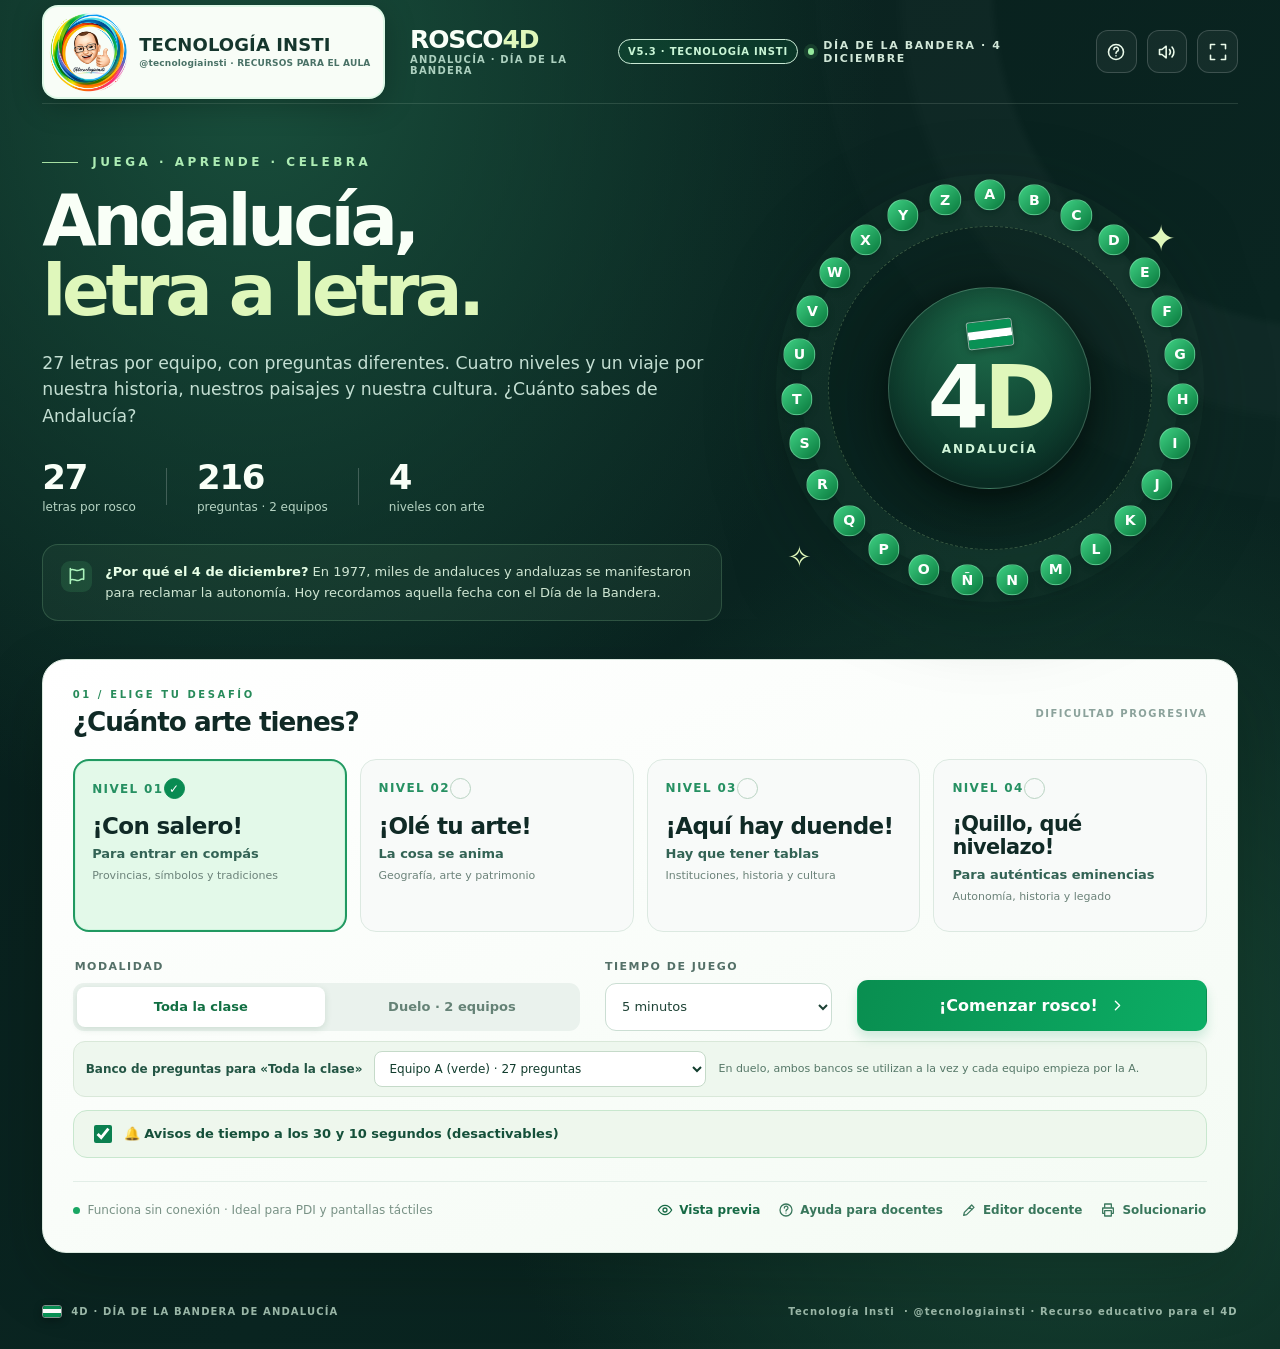
==== commit 9d73025a: "1" ====
--- a/index.html
+++ b/index.html
@@ -270,6 +270,141 @@
 @media(max-width:1000px){.school-identity.prominent .school-logo-frame,.school-identity.prominent .school-logo-frame img{width:64px;height:64px}}
 @media(max-width:520px){.school-identity.prominent .school-logo-frame,.school-identity.prominent .school-logo-frame img{width:46px;height:46px}}
 @media(max-height:850px) and (min-width:801px){.school-identity.prominent .school-logo-frame,.school-identity.prominent .school-logo-frame img{width:62px;height:62px}}
+
+/* V5.3 · Vista Concurso doble: dos roscos permanentes con identidad verde-blanca andaluza */
+.duel-view-setting{display:flex;align-items:center;justify-content:space-between;gap:14px;background:#e8f7ed;border:1px solid #a9dec0;border-radius:12px;padding:10px 13px;margin:12px 0 2px;color:#0b5639;font-weight:850;font-size:13px}
+.duel-view-setting select{min-width:175px;border:1px solid #7ec6a2;border-radius:9px;padding:8px 12px;background:#fff;color:#0b5739;font:inherit}
+.duel-view-note{font-size:11px;font-weight:550;color:#527760}
+.duel-stage{display:none}
+.view-switch-button{border:2px solid #82daa8!important;background:#f1fff4!important;color:#0c6840!important;font-weight:900!important}
+#gameScreen.is-duel .view-switch-button{display:inline-flex!important}
+.view-switch-button.is-hidden{display:none!important}
+.duel-wheel-panel{--ring-color:#13864e;--ring-soft:#d9f7e4;position:relative;display:grid;grid-template-columns:minmax(130px,190px) minmax(0,1fr);align-items:center;gap:clamp(7px,1vw,18px);padding:11px 15px;border:2px solid #c8dfd1;background:linear-gradient(145deg,#fff,#eaf5ee);border-radius:20px;min-width:0;box-shadow:0 6px 20px #082c1d16;transition:opacity .2s,transform .2s,border-color .2s,box-shadow .2s}
+.duel-wheel-panel.team-b{--ring-color:#087a66;--ring-soft:#def7ee}
+.duel-wheel-panel.is-active{animation:active-rosco-turn .55s ease-out;border-color:var(--ring-color);box-shadow:0 0 0 4px #f5cd424a,0 6px 25px #0e663d32;background:linear-gradient(145deg,#fff,#d5f8e5)}
+.duel-wheel-panel.is-inactive{opacity:.83}
+.duel-wheel-panel.is-paused{opacity:.72}
+.duel-ring{position:relative;aspect-ratio:1;width:min(100%,190px);margin-inline:auto;border-radius:50%;background:radial-gradient(circle,#fff 40%,#edf6ef 67%,transparent 68%)}
+.duel-ring::before{content:'';position:absolute;inset:10%;border:2px dashed #7dc9a566;border-radius:50%}
+.duel-letter{position:absolute;transform:translate(-50%,-50%);display:flex;justify-content:center;align-items:center;min-width:0;width:clamp(16px,1.4vw,20px);height:clamp(16px,1.4vw,20px);border:1.5px solid white;border-radius:50%;background:#cbd9d1;color:#21553e;font-size:clamp(9px,1vw,11px);font-weight:900;line-height:1;box-shadow:0 2px 3px #0e45232a;padding:0;cursor:default}
+button.duel-letter{cursor:pointer}
+button.duel-letter:focus-visible{outline:3px solid #f1c833;outline-offset:2px}
+.duel-letter.is-correct{background:#15915a;color:white}.duel-letter.is-wrong{background:#d9525d;color:white}
+.duel-letter.is-current{background:#efca40;color:#26422a;outline:2.5px solid var(--ring-color);outline-offset:1px;box-shadow:0 0 0 5px #ffe48944;z-index:3;transform:translate(-50%,-50%) scale(1.13)}
+.duel-letter:disabled{opacity:1}
+.duel-core{position:absolute;inset:30%;border-radius:50%;display:flex;flex-direction:column;align-items:center;justify-content:center;background:linear-gradient(155deg,#175b40,#06382b);color:white;box-shadow:0 0 0 4px #a5e3c2a8;border:2px solid #fff;pointer-events:none}
+.duel-core em{font-size:clamp(32px,3vw,46px);font-weight:1000;font-style:normal;line-height:1}
+.duel-core small{font-weight:850;font-size:9px;color:#e2fddf}
+.duel-core .flag-mini{height:5px;width:33px;background:linear-gradient(#098044 0 33%,#fff 33% 67%,#098044 67%);border-radius:2px;margin-top:3px}
+.duel-wheel-detail{min-width:0;display:flex;flex-direction:column;gap:6px;align-items:flex-start;color:#174e35}
+.duel-wheel-detail .team-kicker{font-size:10px;letter-spacing:1.2px;font-weight:950;color:#26684c}
+.duel-wheel-detail .team-title{font-size:clamp(15px,1.8vw,25px);line-height:1.05;font-weight:950;overflow-wrap:anywhere;max-width:100%}
+.duel-wheel-detail .team-metrics{display:flex;flex-wrap:wrap;gap:6px 12px;font-size:12px;font-weight:850}
+.duel-wheel-detail .team-metrics b{font-size:18px;color:#077443}
+.duel-wheel-detail .team-clock-large{display:inline-block;font-variant-numeric:tabular-nums;font-size:clamp(23px,2.5vw,36px);line-height:1;font-weight:1000;color:#09583a;background:#fff;padding:6px 10px;border:2px solid #c7e9d7;border-radius:10px}
+.duel-wheel-detail .team-clock-large.is-critical{color:#b82832;background:#fff0ee;border-color:#e26469;animation:clock-pulse .8s alternate infinite}
+.duel-wheel-detail .team-clock-large.is-warning{color:#9e6008;border-color:#f1cc59}
+.duel-wheel-detail .team-status{font-size:11px;font-weight:850;color:#627969}
+.duel-wheel-panel.is-active .team-status{color:#067c48}
+@keyframes clock-pulse{to{box-shadow:0 0 0 5px #dd39331e}}
+@keyframes active-rosco-turn{0%{transform:scale(.986)}55%{transform:scale(1.007)}100%{transform:scale(1)}}
+.duel-turn-flash{position:absolute;z-index:5;right:13px;top:-12px;padding:4px 11px;background:#f4d354;color:#19452b;border-radius:999px;font-weight:950;font-size:10px;box-shadow:0 4px 10px #0001}
+.duel-wheel-panel:not(.is-active) .duel-turn-flash{display:none}
+body.duel-concurso #gameScreen .duel-stage{display:grid;grid-template-columns:repeat(2,minmax(0,1fr));gap:13px;width:100%}
+body.duel-concurso #gameScreen .rosco-zone{display:none!important}
+body.duel-concurso #gameScreen .board-layout{display:flex;flex-direction:column;align-items:stretch;justify-content:flex-start;gap:10px;flex:0 0 auto;min-height:0}
+body.duel-concurso #gameScreen .question-zone{width:100%;max-width:none;min-height:0;padding:13px 22px;gap:5px;margin:0;border-width:2px;box-shadow:0 8px 25px #001c1025}
+body.duel-concurso #gameScreen .question-topline h2{font-size:clamp(19px,2vw,29px)}
+body.duel-concurso #gameScreen .question-topline{margin:0}
+body.duel-concurso #gameScreen .letter-mini{width:43px;height:43px;font-size:25px;box-shadow:none}
+body.duel-concurso #gameScreen .question-rule{font-size:clamp(13px,1.2vw,17px);margin:2px 0}
+body.duel-concurso #gameScreen .question-body{font-size:clamp(19px,1.75vw,28px);line-height:1.22;min-height:0;margin:6px 0 8px;font-weight:760}
+body.duel-concurso #gameScreen .answer-input-block{padding:0}
+body.duel-concurso #gameScreen .answer-input-row input{min-height:43px;height:43px}
+body.duel-concurso #gameScreen .action-btn{min-height:48px;padding:8px;font-size:clamp(14px,1.35vw,19px)}
+body.duel-concurso #gameScreen .wildcard-strip{margin:4px 0 2px}
+body.duel-concurso #gameScreen .wildcard-btn{padding:6px;min-height:38px}
+body.duel-concurso #gameScreen .question-end{margin:2px 0 0}
+body.duel-concurso #gameScreen .scoreboard{display:none!important}
+body.duel-concurso #gameScreen .input-help,body.duel-concurso #gameScreen .keyboard-hint{display:none}
+body.duel-concurso #gameScreen .turn-banner{min-height:46px;padding:5px 12px;margin:3px 0}
+body.duel-concurso #gameScreen .turn-name{font-size:clamp(16px,1.7vw,22px)}
+body.duel-concurso #gameScreen .duel-hud{display:none!important}
+body.duel-concurso #gameScreen .game-toolbar{min-height:50px}
+/* El presentador NO oculta los dos roscos cuando está activa Vista Concurso. */
+body.presenter-mode.duel-concurso #gameScreen .duel-stage{display:grid!important}
+body.presenter-mode.duel-concurso #gameScreen .board-layout{display:flex!important;min-height:0!important}
+body.presenter-mode.duel-concurso #gameScreen .question-zone{max-width:none!important;min-height:0!important;padding:17px 25px!important}
+body.presenter-mode.duel-concurso #gameScreen .question-body{font-size:clamp(25px,2.7vw,39px)!important;min-height:0!important;margin:10px 0!important}
+body.presenter-mode.duel-concurso #gameScreen .question-actions{display:flex}
+body.presenter-mode.duel-concurso #gameScreen .question-end{display:none}
+/* Identidad de la bandera: el segundo equipo usa turquesa verdoso, no azul eléctrico. */
+#gameScreen[data-turn-team="b"] .turn-banner{--turn-dark:#086b5b;--turn-bright:#6ce3c2;background:linear-gradient(105deg,#08735e,#17a283);border-color:#b4f4ce;box-shadow:0 7px 19px #005c3b55}
+#gameScreen[data-turn-team="b"] .question-zone{border-color:#16a384;background:linear-gradient(145deg,#fff 34%,#effcf3);box-shadow:0 0 0 3px #18b78124,0 15px 34px #001e1833}
+#gameScreen[data-turn-team="b"] .question-topline h2,#gameScreen[data-turn-team="b"] .question-eyebrow{color:#086b55}
+#gameScreen[data-turn-team="b"] .letter-mini{background:#078168;box-shadow:0 5px 0 #abdcca}
+#gameScreen[data-turn-team="b"] .question-rule{color:#096c58}
+#gameScreen[data-turn-team="b"] .question-rule-dot{background:#1cae86}
+#gameScreen[data-turn-team="b"] .rosco-core{border-color:#b0f2d8;background:radial-gradient(circle at 50% 0%,#0e7e65,#042d23 74%)}
+#gameScreen[data-turn-team="b"] .core-title span,#gameScreen[data-turn-team="b"] .core-progress strong{color:#8ce7c3}
+#gameScreen[data-turn-team="b"] .letter-btn.is-current{background:#c4f6dd;color:#08583f;box-shadow:0 0 0 5px #69e7b655}
+#teamTwo.active,.hud-white.is-playing{background:#0b866b;border-color:#8de9be;box-shadow:0 0 0 3px #49d7a928}
+.team-marker-two{background:#57cfa1}
+.end-duel-compare{margin:18px 0;padding:14px;border:1px solid #8ccaa8;border-radius:18px;background:linear-gradient(#f6fff8,#e3f7ea);color:#144f35}
+.end-duel-compare h3{margin:0 0 12px;font-size:20px}
+.end-duel-grid{display:grid;grid-template-columns:1fr 1fr;gap:15px}
+.end-duel-card{min-width:0;display:flex;flex-direction:column;align-items:center;gap:8px;padding:12px;border:2px solid #b1d6bf;border-radius:14px;background:#fff}
+.end-duel-card h4{margin:0;font-size:17px;color:#135b39}
+.end-duel-card .duel-ring{width:min(185px,100%)}
+.end-duel-card .duel-letter{width:21px;height:21px;font-size:10px}
+.end-duel-card .end-metrics{display:flex;flex-wrap:wrap;gap:7px;justify-content:center;font-size:12px;font-weight:850}
+.end-duel-card .end-metrics span{padding:5px 7px;border-radius:8px;background:#eaf6ed}
+#endScreen.has-duel-comparison .end-history{display:none}
+@media (min-width:801px) and (max-height:850px){
+body.duel-concurso #gameScreen{padding-top:6px}
+body.duel-concurso #gameScreen .duel-wheel-panel{grid-template-columns:minmax(156px,184px) 1fr;padding:6px 12px;min-height:192px}
+body.duel-concurso #gameScreen .duel-ring{width:180px}
+body.duel-concurso #gameScreen .duel-letter{width:17px;height:17px;font-size:8.5px}
+body.duel-concurso #gameScreen .duel-core em{font-size:32px}
+body.duel-concurso #gameScreen .question-zone{padding:10px 18px;gap:0}
+body.duel-concurso #gameScreen .question-body{font-size:clamp(18px,1.6vw,23px);margin:4px 0 7px}
+body.duel-concurso #gameScreen .wildcard-btn{min-height:32px;font-size:11px}
+body.duel-concurso #gameScreen .question-actions .action-btn{min-height:43px}
+body.duel-concurso #gameScreen .answer-input-row input{min-height:36px;height:36px}
+body.duel-concurso #gameScreen .answer-input-row button{min-height:36px}
+body.duel-concurso #gameScreen .game-toolbar{min-height:40px}
+}
+@media(max-width:850px){.duel-wheel-panel{grid-template-columns:1fr;justify-items:center;gap:3px;text-align:center;padding:9px}.duel-wheel-detail{align-items:center}.duel-wheel-detail .team-title{font-size:15px}.duel-wheel-detail .team-clock-large{font-size:22px;padding:5px}.duel-wheel-detail .team-status{display:none}.duel-wheel-detail .team-kicker{display:none}.duel-wheel-detail .team-metrics{justify-content:center}.duel-stage .duel-ring{width:min(27vw,160px)}}
+@media(max-width:620px){body.duel-concurso #gameScreen .duel-stage{gap:7px}.duel-wheel-panel{padding:6px 4px;border-radius:12px}.duel-stage .duel-ring{width:min(40vw,155px)}.duel-letter{width:17px;height:17px;font-size:8px}.duel-core em{font-size:27px}.duel-wheel-detail .team-metrics{font-size:10px}.duel-wheel-detail .team-metrics b{font-size:14px}.duel-wheel-detail .team-clock-large{font-size:20px}.duel-view-setting{flex-wrap:wrap}.duel-view-setting select{width:100%}}
+@media (min-width:801px) and (max-width:1120px){body.duel-concurso #gameScreen .game-breadcrumb .course-chip,body.duel-concurso #gameScreen .game-breadcrumb .mode-chip,body.duel-concurso #gameScreen .game-breadcrumb .breadcrumb-divider{display:none!important}body.duel-concurso #gameScreen .game-tools{gap:5px!important;flex-wrap:nowrap!important}body.duel-concurso #gameScreen .game-toolbar{gap:5px!important}body.duel-concurso #gameScreen .toolbar-btn{padding:7px 8px;font-size:11px;min-width:0}body.duel-concurso #gameScreen .timer-display{padding:5px 8px;min-width:0}}
+/* Resultado compacto: ambos roscos completos visibles sin tener que bajar por una gran cabecera. */
+@media (min-width:801px) and (max-height:850px){
+ #endScreen.has-duel-comparison{padding:9px 0 14px;align-items:flex-start}
+ #endScreen.has-duel-comparison .end-icon{display:none}
+ #endScreen.has-duel-comparison .end-eyebrow{margin:0 0 3px;font-size:10px}
+ #endScreen.has-duel-comparison h2{font-size:clamp(25px,2.7vw,35px);margin:0 0 4px;line-height:1.04}
+ #endScreen.has-duel-comparison .end-subtitle{display:none}
+ #endScreen.has-duel-comparison .end-summary{gap:7px}
+ #endScreen.has-duel-comparison .end-summary>div{padding:7px 8px;gap:3px}
+ #endScreen.has-duel-comparison .end-summary strong{font-size:27px}
+ #endScreen.has-duel-comparison .end-summary span{font-size:9px}
+ #endScreen.has-duel-comparison .end-team-summary{margin:6px 0 0;padding:7px;font-size:14px}
+ #endScreen.has-duel-comparison .end-awards{margin:6px auto;padding:7px;font-size:12px}
+ #endScreen.has-duel-comparison .end-duel-compare{margin:6px 0;padding:8px}
+ #endScreen.has-duel-comparison .end-duel-compare h3{margin:0 0 6px;font-size:16px}
+ #endScreen.has-duel-comparison .end-duel-card{flex-direction:row;gap:7px;padding:7px;justify-content:center}
+ #endScreen.has-duel-comparison .end-duel-card h4{font-size:12px;max-width:107px;line-height:1.2}
+ #endScreen.has-duel-comparison .end-duel-card .duel-ring{width:144px;flex-shrink:0}
+ #endScreen.has-duel-comparison .end-duel-card .duel-letter{width:13px;height:13px;font-size:7.5px}
+ #endScreen.has-duel-comparison .end-duel-card .duel-core em{font-size:28px}
+ #endScreen.has-duel-comparison .end-metrics{max-width:125px;gap:3px}
+ #endScreen.has-duel-comparison .end-metrics span{padding:3px 4px;font-size:10px}
+ #endScreen.has-duel-comparison .end-actions{gap:6px}
+ #endScreen.has-duel-comparison .end-actions button{min-height:36px;padding:7px 10px;font-size:11px}
+ #endScreen.has-duel-comparison .end-motto{margin:6px 0 0}
+}
+@media(prefers-reduced-motion:reduce){.duel-wheel-panel,.duel-wheel-detail .team-clock-large{animation:none;transition:none}}
+
 </style>
   
   
@@ -363,7 +498,7 @@
         </div>
       </div>
       <nav class="top-actions" aria-label="Herramientas">
-        <span class="version-chip" title="Si no aparece V4.9, se está abriendo una versión antigua">V5.2 · TECNOLOGÍA INSTI</span>
+        <span class="version-chip" title="Si no aparece V4.9, se está abriendo una versión antigua">V5.3 · TECNOLOGÍA INSTI</span>
         <span class="header-commemoration"><span class="header-dot"></span> DÍA DE LA BANDERA · 4 DICIEMBRE</span>
         <button class="icon-btn" type="button" id="helpButton" title="Cómo jugar" aria-label="Cómo jugar"><svg><use href="#i-help"/></svg></button>
         <button class="icon-btn" type="button" id="soundButton" title="Activar o desactivar sonido" aria-label="Activar o desactivar sonido" aria-pressed="true"><svg><use href="#i-volume"/></svg></button>
@@ -409,11 +544,11 @@
           <div id="duelSetup" class="duel-setup is-hidden">
   <div class="duel-title">🎭 Preparad vuestro duelo</div>
   <div class="duel-inputs"><label>Nombre del equipo A · VERDE<input id="nameGreen" maxlength="26" value="Los Verdiales" autocomplete="off"></label>
-  <label>Nombre del equipo B · AZUL<input id="nameWhite" maxlength="26" value="Los Nazaríes" autocomplete="off"></label></div>
+  <label>Nombre del equipo B · VERDE AGUA<input id="nameWhite" maxlength="26" value="Los Nazaríes" autocomplete="off"></label></div>
   <div class="draw-row"><button type="button" class="secondary-btn" id="drawTeamButton">🎲 Sortear quién empieza</button><span id="drawResult" class="draw-result is-hidden"></span>
   <small>Sin sorteo, empieza el equipo A (verde). Cada equipo dispone de su propio tiempo.</small></div>
-</div>
-<div class="solo-bank-row" id="soloBankRow"><label for="soloBankSelect">Banco de preguntas para «Toda la clase»</label><select id="soloBankSelect"><option value="green">Equipo A (verde) · 27 preguntas</option><option value="white">Equipo B (azul) · 27 preguntas diferentes</option></select><small>En duelo, ambos bancos se utilizan a la vez y cada equipo empieza por la A.</small></div>
+<div class="duel-view-setting"><div><label for="duelViewSelect">👀 Vista del duelo</label><div class="duel-view-note">Vista Concurso: los dos roscos visibles a la vez. Ideal para PDI.</div></div><select id="duelViewSelect"><option value="concurso">🟢⚪ Vista Concurso · 2 roscos</option><option value="clasica">Vista clásica · 1 rosco</option></select></div></div>
+<div class="solo-bank-row" id="soloBankRow"><label for="soloBankSelect">Banco de preguntas para «Toda la clase»</label><select id="soloBankSelect"><option value="green">Equipo A (verde) · 27 preguntas</option><option value="white">Equipo B (verde agua) · 27 preguntas diferentes</option></select><small>En duelo, ambos bancos se utilizan a la vez y cada equipo empieza por la A.</small></div>
           
           <div class="time-alerts-setup"><label for="timeAlertsSelect"><input id="timeAlertsSelect" type="checkbox" checked> 🔔 Avisos de tiempo a los 30 y 10 segundos (desactivables)</label></div>
 
@@ -425,13 +560,14 @@
       <section class="screen game-screen is-hidden" id="gameScreen" aria-labelledby="gameTitle">
         <div class="game-toolbar"><div class="game-breadcrumb"><button type="button" class="back-button" id="backButton"><svg><use href="#i-arrow-left"/></svg> Inicio</button><span class="breadcrumb-divider"></span><span class="course-chip" id="gameLevelChip">¡Con salero!</span><span class="mode-chip" id="gameModeChip">CLASE COMPLETA</span></div><div class="game-tools"><div id="duelHud" class="duel-hud is-hidden" aria-label="Marcadores y tiempos de los dos equipos">
 <span class="hud-team hud-green" id="hudGreen"><small id="hudGreenName">Verde</small><b id="hudGreenScore">0</b><strong id="hudGreenTimer">05:00</strong></span>
-<span class="hud-team hud-white" id="hudWhite"><small id="hudWhiteName">Blanco</small><b id="hudWhiteScore">0</b><strong id="hudWhiteTimer">05:00</strong></span></div><button class="toolbar-btn" id="pdiButton" type="button" aria-pressed="false">Modo PDI</button><button class="toolbar-btn presenter-toggle" id="presenterButton" type="button" aria-pressed="false" title="Centrar la atención en la pregunta">🖥️ Modo presentador</button><button class="toolbar-btn undo-last-btn" id="undoButton" type="button" title="Anular el último acierto, fallo o Pasapalabra" disabled>↶ <span>Deshacer</span></button><button class="toolbar-btn" id="restartButton" title="Reiniciar partida"><svg><use href="#i-reset"/></svg><span>Reiniciar</span></button><button type="button" id="pauseButton" class="toolbar-btn"><svg><use href="#i-pause"/></svg><span>Pausar</span></button><div class="timer-display" id="timerDisplay" aria-label="Tiempo restante" role="timer"><span class="timer-caption">TIEMPO</span><strong id="timeValue">05:00</strong><span id="timeFlash" class="time-flash is-hidden" role="status" aria-live="polite">¡ÚLTIMOS 10 s!</span></div></div></div>
+<span class="hud-team hud-white" id="hudWhite"><small id="hudWhiteName">Blanco</small><b id="hudWhiteScore">0</b><strong id="hudWhiteTimer">05:00</strong></span></div><button class="toolbar-btn view-switch-button is-hidden" id="viewSwitchButton" type="button" title="Cambiar vista del duelo">◉ Vista clásica</button><button class="toolbar-btn" id="pdiButton" type="button" aria-pressed="false">Modo PDI</button><button class="toolbar-btn presenter-toggle" id="presenterButton" type="button" aria-pressed="false" title="Centrar la atención en la pregunta">🖥️ Modo presentador</button><button class="toolbar-btn undo-last-btn" id="undoButton" type="button" title="Anular el último acierto, fallo o Pasapalabra" disabled>↶ <span>Deshacer</span></button><button class="toolbar-btn" id="restartButton" title="Reiniciar partida"><svg><use href="#i-reset"/></svg><span>Reiniciar</span></button><button type="button" id="pauseButton" class="toolbar-btn"><svg><use href="#i-pause"/></svg><span>Pausar</span></button><div class="timer-display" id="timerDisplay" aria-label="Tiempo restante" role="timer"><span class="timer-caption">TIEMPO</span><strong id="timeValue">05:00</strong><span id="timeFlash" class="time-flash is-hidden" role="status" aria-live="polite">¡ÚLTIMOS 10 s!</span></div></div></div>
         <div class="turn-banner is-hidden" id="turnBanner" role="status" aria-live="polite" aria-atomic="true">
   <span class="turn-letter" id="turnTeamLetter">A</span>
   <span class="turn-text"><span class="turn-kicker" id="turnKicker">AHORA JUEGA · EQUIPO A</span><strong class="turn-name" id="turnTeamName">Equipo A</strong></span>
   <span class="turn-next is-hidden" id="turnNext">Después: equipo B</span>
 </div>
 <div class="board-layout">
+<section id="duelStage" class="duel-stage" aria-label="Los dos roscos independientes del duelo"><div class="duel-wheel-panel team-a" id="duelPanelA"><div class="duel-ring" id="duelRingA"><div class="duel-core"><em>A</em><small>ANDALUCÍA</small><span class="flag-mini"></span></div></div><div class="duel-wheel-detail"><span class="team-kicker">EQUIPO A · VERDE</span><strong class="team-title" id="duelNameA">Equipo A</strong><strong class="team-clock-large" id="duelClockA">05:00</strong><span class="team-metrics"><span><b id="duelHitsA">0</b> aciertos</span><span id="duelWrongA">0 fallos</span><span id="duelPendingA">27 pendientes</span></span><span class="team-status" id="duelStatusA">Ahora juega</span></div><span class="duel-turn-flash">● TURNO</span></div><div class="duel-wheel-panel team-b" id="duelPanelB"><div class="duel-ring" id="duelRingB"><div class="duel-core"><em>B</em><small>ANDALUCÍA</small><span class="flag-mini"></span></div></div><div class="duel-wheel-detail"><span class="team-kicker">EQUIPO B · VERDE AGUA</span><strong class="team-title" id="duelNameB">Equipo B</strong><strong class="team-clock-large" id="duelClockB">05:00</strong><span class="team-metrics"><span><b id="duelHitsB">0</b> aciertos</span><span id="duelWrongB">0 fallos</span><span id="duelPendingB">27 pendientes</span></span><span class="team-status" id="duelStatusB">Esperando turno</span></div><span class="duel-turn-flash">● TURNO</span></div></section>
           <section class="rosco-zone" aria-label="Rosco de 27 letras"><div class="rosco-bg"></div><div class="rosco-frame" id="roscoFrame"><div class="rosco-letters" id="roscoLetters"></div><div class="rosco-core"><div class="core-flag flag-horizontal" aria-hidden="true"><i></i><i></i><i></i></div><div class="core-label" id="coreTeamLabel">ROSCO</div><div class="core-title">4<span>D</span></div><div class="core-name">ANDALUCÍA</div><div class="core-subtext">DÍA DE LA BANDERA</div><div class="core-division"></div><div class="core-progress"><strong id="coreCorrect">0</strong><span>de 27 aciertos</span></div></div></div><div class="legend"><span><i class="legend-dot is-active"></i> Actual</span><span><i class="legend-dot is-correct"></i> Acierto</span><span><i class="legend-dot is-wrong"></i> Fallo</span><span><i class="legend-dot is-pending"></i> Pendiente</span></div></section>
           <section class="question-zone" aria-labelledby="gameTitle"><div class="question-topline"><div><p class="question-eyebrow" id="questionCounter">PREGUNTA 1 DE 27</p><h2 id="gameTitle">¡Vamos a por el rosco!</h2></div><div class="letter-mini" id="letterMini">A</div></div><div class="question-rule"><span class="question-rule-dot"></span><span id="letterRule">EMPIEZA POR LA A</span></div><p class="question-body" id="questionText">Selecciona un nivel para comenzar.</p>
 <button type="button" class="presenter-reveal-btn" id="presenterRevealButton">👁 Mostrar / ocultar solución en pantalla</button><div class="answer-input-block"><label for="answerInput">RESPUESTA ESCRITA (OPCIONAL)</label><div class="answer-input-row"><input id="answerInput" type="text" autocomplete="off" spellcheck="false" placeholder="Escribe aquí o responde en voz alta…"><button type="button" id="checkInputButton" class="check-input-btn">Comprobar</button></div><p id="answerValidation" class="answer-validation is-hidden" role="alert" aria-live="assertive"></p><p class="input-help">En la PDI, la clase puede responder en voz alta y el docente marca el resultado.</p></div><div class="feedback-card is-hidden" id="feedbackCard" role="status" aria-live="polite"><div class="feedback-top"><span class="feedback-icon" id="feedbackIcon">✓</span><strong id="feedbackTitle">¡Correcto!</strong><span class="feedback-answer" id="feedbackAnswer"></span></div><p class="feedback-attempt" id="feedbackAttempt"></p><p id="feedbackFact"></p></div><div class="reveal-card is-hidden" id="revealCard"><small>SOLUCIÓN (NO SE PUNTÚA AL MOSTRARLA)</small><strong id="revealAnswer"></strong></div><div class="wildcard-strip"><button type="button" class="wildcard-btn" id="hintMijita">🌿 ¡Una mijita! · 1 disponible</button><button type="button" class="wildcard-btn" id="hintCable">💡 ¡Échame un cable! · 1 disponible</button></div>
@@ -441,7 +577,7 @@
         <div class="scoreboard" id="scoreboard"><div class="score-main"><div class="score-label"><span class="scorebar-icon">✦</span><span id="progressLabel">PROGRESO DEL ROSCO</span></div><div class="score-fractions"><span><strong id="scoreCorrect">0</strong> aciertos</span><span><strong id="scoreWrong">0</strong> fallos</span><span><strong id="scorePending">27</strong> pendientes</span></div></div><div class="progress-track"><div id="progressCorrect" class="progress-correct"></div><div id="progressWrong" class="progress-wrong"></div></div><div class="teams-row is-hidden" id="teamsRow"><div class="team-badge active" id="teamOne"><span class="team-letter-id">A</span><span class="team-marker team-marker-one"></span><span class="team-name" id="teamNameOne">Equipo A</span><div class="team-count"><b class="team-clock" id="teamOneTimer">05:00</b><strong id="teamOneScore">0</strong><small id="teamOneProgress">0/27 letras</small></div></div><div class="team-versus">VS</div><div class="team-badge" id="teamTwo"><span class="team-letter-id">B</span><span class="team-marker team-marker-two"></span><span class="team-name" id="teamNameTwo">Equipo B</span><div class="team-count"><b class="team-clock" id="teamTwoTimer">05:00</b><strong id="teamTwoScore">0</strong><small id="teamTwoProgress">0/27 letras</small></div></div><span class="team-instruction">Cada equipo tiene su propio rosco. Fallo o Pasapalabra: cambia el turno.</span></div></div>
       </section>
 
-      <section class="screen end-screen is-hidden" id="endScreen" aria-labelledby="endTitle"><div class="end-container"><div class="end-icon"><svg><use href="#i-cup"/></svg></div><p class="eyebrow end-eyebrow">PARTIDA FINALIZADA · ROSCO 4D</p><h2 id="endTitle">¡Enhorabuena, Andalucía!</h2><p class="end-subtitle" id="endSubtitle">Habéis recorrido nuestro patrimonio, cultura e historia letra a letra.</p><div class="end-summary"><div><span>ACIERTOS</span><strong id="endCorrect">0</strong></div><div><span>FALLOS</span><strong id="endWrong">0</strong></div><div><span>SIN RESPONDER</span><strong id="endPending">27</strong></div><div><span>DIFICULTAD</span><strong id="endCourse">¡Con salero!</strong></div></div><div class="end-team-summary is-hidden" id="endTeamSummary"></div><div id="endAwards" class="end-awards" aria-live="polite"></div><div id="confetti" class="confetti" aria-hidden="true"></div><div class="end-history"><h3>Así quedó vuestro rosco</h3><div class="end-letters" id="endLetters"></div></div><details id="errorReview" class="error-review"><summary id="errorReviewSummary">📖 Repasar preguntas falladas</summary><div id="errorReviewList" class="error-review-list"></div></details><div class="end-actions"><button type="button" class="secondary-btn end-undo-btn" id="endUndoButton" disabled>↶ Deshacer última respuesta</button><button type="button" class="primary-btn" id="playAgainButton">Jugar otra vez <svg><use href="#i-chevron"/></svg></button><button type="button" class="secondary-btn" id="changeLevelButton">Elegir otro nivel</button><button class="secondary-btn" id="diplomaButton" type="button">🏆 Imprimir diploma</button><button class="secondary-btn" id="endAnswersButton">Ver solucionario</button></div><p class="end-motto">«Andalucía por sí, para España y la Humanidad»</p></div></section>
+      <section class="screen end-screen is-hidden" id="endScreen" aria-labelledby="endTitle"><div class="end-container"><div class="end-icon"><svg><use href="#i-cup"/></svg></div><p class="eyebrow end-eyebrow">PARTIDA FINALIZADA · ROSCO 4D</p><h2 id="endTitle">¡Enhorabuena, Andalucía!</h2><p class="end-subtitle" id="endSubtitle">Habéis recorrido nuestro patrimonio, cultura e historia letra a letra.</p><div class="end-summary"><div><span>ACIERTOS</span><strong id="endCorrect">0</strong></div><div><span>FALLOS</span><strong id="endWrong">0</strong></div><div><span>SIN RESPONDER</span><strong id="endPending">27</strong></div><div><span>DIFICULTAD</span><strong id="endCourse">¡Con salero!</strong></div></div><div class="end-team-summary is-hidden" id="endTeamSummary"></div><section class="end-duel-compare is-hidden" id="endDuelCompare" aria-label="Comparativa final de los dos roscos"><h3>🟢⚪ Así quedaron los dos roscos</h3><div class="end-duel-grid" id="endDuelGrid"></div><p style="margin:9px 0 0;font-size:12px">Verde: acierto · Rojo: fallo · Gris: pregunta pendiente · Amarillo: letra actual</p></section><div id="endAwards" class="end-awards" aria-live="polite"></div><div id="confetti" class="confetti" aria-hidden="true"></div><div class="end-history"><h3>Así quedó vuestro rosco</h3><div class="end-letters" id="endLetters"></div></div><details id="errorReview" class="error-review"><summary id="errorReviewSummary">📖 Repasar preguntas falladas</summary><div id="errorReviewList" class="error-review-list"></div></details><div class="end-actions"><button type="button" class="secondary-btn end-undo-btn" id="endUndoButton" disabled>↶ Deshacer última respuesta</button><button type="button" class="primary-btn" id="playAgainButton">Jugar otra vez <svg><use href="#i-chevron"/></svg></button><button type="button" class="secondary-btn" id="changeLevelButton">Elegir otro nivel</button><button class="secondary-btn" id="diplomaButton" type="button">🏆 Imprimir diploma</button><button class="secondary-btn" id="endAnswersButton">Ver solucionario</button></div><p class="end-motto">«Andalucía por sí, para España y la Humanidad»</p></div></section>
     </main>
 
     <footer class="site-footer"><span><span class="footer-flag flag-horizontal" aria-hidden="true"><i></i><i></i><i></i></span> 4D · DÍA DE LA BANDERA DE ANDALUCÍA</span><span><strong>Tecnología Insti</strong> · @tecnologiainsti · Recurso educativo para el 4D</span></footer>
@@ -451,13 +587,13 @@
       <div class="dialog-head"><div><small>ANTES DE COMENZAR · V5.0</small><h2 id="previewTitle">Vista previa de preguntas</h2></div><button type="button" class="dialog-close" data-close="previewDialog" aria-label="Cerrar">×</button></div>
       <div class="dialog-body preview-body">
         <p id="previewIntro">Revisa los enunciados sin desvelar las soluciones al alumnado.</p>
-        <div id="previewTabs" class="preview-tabs is-hidden" role="group" aria-label="Elegir rosco para revisar"><button type="button" class="preview-tab team-green" data-preview-team="green">Equipo A · Verde</button><button type="button" class="preview-tab team-blue" data-preview-team="white">Equipo B · Azul</button></div>
+        <div id="previewTabs" class="preview-tabs is-hidden" role="group" aria-label="Elegir rosco para revisar"><button type="button" class="preview-tab team-green" data-preview-team="green">Equipo A · Verde</button><button type="button" class="preview-tab team-blue" data-preview-team="white">Equipo B · Verde agua</button></div>
         <div id="previewList" class="preview-list"></div>
         <p class="preview-note">🔒 Las soluciones permanecen ocultas. Para consultarlas, utiliza el Solucionario o el Editor docente.</p>
       </div>
     </dialog>
 
-    <dialog id="helpDialog" class="app-dialog"><div class="dialog-head"><div><small>GUÍA RÁPIDA</small><h2>Cómo se juega</h2></div><button type="button" class="dialog-close" data-close="helpDialog" aria-label="Cerrar">×</button></div><div class="dialog-body"><p>El rosco reúne <strong>27 letras (incluida la Ñ)</strong>. Cada letra tiene una pregunta adaptada al nivel elegido. El alumnado responde en voz alta y el profesor o la profesora controla la pantalla PDI, o bien se escribe la respuesta en la casilla.</p><div class="instruction-list"><div><span class="step-num">01</span><p><strong>Correcto</strong> pone la letra en verde; <strong>Fallo</strong> la pone en rojo.</p></div><div><span class="step-num">02</span><p><strong>Pasapalabra</strong> deja la letra pendiente para volver a ella más tarde.</p></div><div><span class="step-num">03</span><p><strong>Duelo</strong>: si un equipo acierta, conserva el turno y suma un punto. Si falla o pulsa «Pasapalabra», el turno pasa automáticamente al otro equipo. Cada equipo empieza por la A, recibe preguntas <strong>totalmente diferentes</strong> y conserva sus letras y su recorrido por separado.</p></div><div><span class="step-num">04</span><p>Cada equipo tiene 27 preguntas independientes (54 en total por duelo). Al mostrar el resultado se detiene el crono para comentar el dato educativo. Pulsa «Siguiente letra» para continuar.</p></div></div><div class="shortcut-panel"><strong>Importante: cómo se puntúa</strong><p>Al pulsar una letra del rosco solo se muestra su pregunta; no cuenta como acierto. Para evaluar, escribe la respuesta y pulsa <strong>Comprobar</strong> (o Intro desde la casilla), o utiliza los botones <strong>Correcto</strong>, <strong>Fallo</strong> y <strong>Pasapalabra</strong> como docente. Pulsar letras del teclado fuera del campo de respuesta no puntúa. Escribir solo una letra (A, B, C… hasta Z) muestra «Respuesta incompleta» y no da ningún punto. Comprueba que arriba aparezca «V5.2 · TECNOLOGÍA INSTI»; si no aparece, estás abriendo un archivo anterior.</p></div><p class="dialog-small"><strong>V5.2:</strong> configura la voz española y la lectura automática o manual desde la portada; el lector no pronuncia soluciones y pausa el tiempo mientras habla. Activa «Modo presentador» para destacar la pregunta. Los avisos de tiempo aparecen a los 30 y 10 segundos de cada equipo. En cualquier ordenador/PDI sin voz compatible, el juego sigue funcionando sin lector.</p><p class="dialog-small">Puedes tocar una letra pendiente para ir directamente a ella. El progreso se guarda automáticamente en este navegador. La aplicación funciona sin conexión una vez descargados sus archivos.</p></div><div class="dialog-footer"><button type="button" class="primary-btn" data-close="helpDialog">Entendido</button></div></dialog>
+    <dialog id="helpDialog" class="app-dialog"><div class="dialog-head"><div><small>GUÍA RÁPIDA</small><h2>Cómo se juega</h2></div><button type="button" class="dialog-close" data-close="helpDialog" aria-label="Cerrar">×</button></div><div class="dialog-body"><p>El rosco reúne <strong>27 letras (incluida la Ñ)</strong>. Cada letra tiene una pregunta adaptada al nivel elegido. El alumnado responde en voz alta y el profesor o la profesora controla la pantalla PDI, o bien se escribe la respuesta en la casilla.</p><div class="instruction-list"><div><span class="step-num">01</span><p><strong>Correcto</strong> pone la letra en verde; <strong>Fallo</strong> la pone en rojo.</p></div><div><span class="step-num">02</span><p><strong>Pasapalabra</strong> deja la letra pendiente para volver a ella más tarde.</p></div><div><span class="step-num">03</span><p><strong>Duelo</strong>: si un equipo acierta, conserva el turno y suma un punto. Si falla o pulsa «Pasapalabra», el turno pasa automáticamente al otro equipo. Cada equipo empieza por la A, recibe preguntas <strong>totalmente diferentes</strong> y conserva sus letras y su recorrido por separado.</p></div><div><span class="step-num">04</span><p>Cada equipo tiene 27 preguntas independientes (54 en total por duelo). Al mostrar el resultado se detiene el crono para comentar el dato educativo. Pulsa «Siguiente letra» para continuar.</p></div></div><div class="shortcut-panel"><strong>Importante: cómo se puntúa</strong><p>Al pulsar una letra del rosco solo se muestra su pregunta; no cuenta como acierto. Para evaluar, escribe la respuesta y pulsa <strong>Comprobar</strong> (o Intro desde la casilla), o utiliza los botones <strong>Correcto</strong>, <strong>Fallo</strong> y <strong>Pasapalabra</strong> como docente. Pulsar letras del teclado fuera del campo de respuesta no puntúa. Escribir solo una letra (A, B, C… hasta Z) muestra «Respuesta incompleta» y no da ningún punto. Comprueba que arriba aparezca «V5.3 · TECNOLOGÍA INSTI»; si no aparece, estás abriendo un archivo anterior.</p></div><p class="dialog-small"><strong>V5.2:</strong> configura la voz española y la lectura automática o manual desde la portada; el lector no pronuncia soluciones y pausa el tiempo mientras habla. Activa «Modo presentador» para destacar la pregunta. Los avisos de tiempo aparecen a los 30 y 10 segundos de cada equipo. En cualquier ordenador/PDI sin voz compatible, el juego sigue funcionando sin lector.</p><p class="dialog-small">Puedes tocar una letra pendiente para ir directamente a ella. El progreso se guarda automáticamente en este navegador. La aplicación funciona sin conexión una vez descargados sus archivos.</p></div><div class="dialog-footer"><button type="button" class="primary-btn" data-close="helpDialog">Entendido</button></div></dialog>
 
   <dialog id="editorDialog" class="app-dialog editor-dialog"><div class="dialog-head"><div><small>@tecnologiainsti · HERRAMIENTAS DOCENTES</small><h2>Editor de los dos roscos</h2></div><button type="button" class="dialog-close" data-close="editorDialog" aria-label="Cerrar">×</button></div>
     <div class="dialog-body editor-body">
@@ -465,7 +601,7 @@
       <p class="editor-help-tip"><strong>¿Primera vez?</strong> Pulsa <button type="button" id="editorGuideButton">Ver la guía paso a paso</button>. ¡Son solo unos clics!</p>
       <div class="editor-selects editor-selects-v4">
         <label>Dificultad <select id="editLevel"><option value="1">Nivel 1 · ¡Con salero!</option><option value="2">Nivel 2 · ¡Olé tu arte!</option><option value="3">Nivel 3 · ¡Aquí hay duende!</option><option value="4">Nivel 4 · ¡Quillo, qué nivelazo!</option></select></label>
-        <label>Equipo <select id="editTeam"><option value="green">🟢 Equipo A (verde)</option><option value="white">🔵 Equipo B (azul)</option></select></label>
+        <label>Equipo <select id="editTeam"><option value="green">🟢 Equipo A (verde)</option><option value="white">🔵 Equipo B (verde agua)</option></select></label>
         <label>Letra <select id="editLetter"></select></label>
       </div>
       <div class="editor-subhead"><span class="editor-team-indicator green" id="editorTeamIndicator">EQUIPO VERDE</span><small id="editorSummary">54 preguntas por nivel, dos bancos diferentes</small></div>
@@ -528,7 +664,7 @@
   <dialog id="confirmDialog" class="app-dialog confirm-dialog"><div class="dialog-head"><div><small>CONFIRMACIÓN</small><h2 id="confirmHeading">¿Seguro?</h2></div><button type="button" class="dialog-close" data-close="confirmDialog" aria-label="Cerrar">×</button></div><div class="dialog-body"><p id="confirmBody">Se perderá el progreso de esta partida.</p></div><div class="dialog-footer"><button type="button" class="secondary-btn" data-close="confirmDialog">Cancelar</button><button type="button" class="primary-btn" id="confirmYes">Sí, continuar</button></div></dialog>
   <div class="toast is-hidden" id="toast" role="status" aria-live="polite"></div>
 <script id="roscoBank">window.ROSCO_QUESTIONS={"1":{"green":[{"letter":"A","mode":"starts","clue":"Provincia andaluza donde se encuentra el desierto de Tabernas.","answer":"Almería","fact":"El desierto de Tabernas, en Almería, ha servido de escenario para numerosas películas.","aliases":[]},{"letter":"B","mode":"starts","clue":"¿Qué pensador andaluz es conocido como «Padre de la Patria Andaluza»? Escribe su nombre y apellido.","answer":"Blas Infante","fact":"Blas Infante impulsó los símbolos andaluces, como la bandera verdiblanca y la letra del himno.","aliases":[]},{"letter":"C","mode":"starts","clue":"Provincia andaluza en la que se encuentra Jerez de la Frontera.","answer":"Cádiz","fact":"Cádiz es una de las ocho provincias de Andalucía y tiene costas atlánticas.","aliases":[]},{"letter":"D","mode":"starts","clue":"Mes del año en el que se celebra el Día de la Bandera de Andalucía.","answer":"Diciembre","fact":"Se celebra el 4 de diciembre, en memoria de las manifestaciones por la autonomía de 1977.","aliases":[]},{"letter":"E","mode":"starts","clue":"Forma tradicional malagueña de preparar sardinas ensartadas en una caña y asadas a la brasa.","answer":"Espeto","fact":"Los espetos de sardinas son característicos del litoral de Málaga.","aliases":[]},{"letter":"F","mode":"starts","clue":"Arte andaluz que combina cante, baile y toque de guitarra.","answer":"Flamenco","fact":"El flamenco es Patrimonio Cultural Inmaterial de la Humanidad reconocido por la UNESCO.","aliases":[]},{"letter":"G","mode":"starts","clue":"Provincia andaluza en la que se encuentra la Alhambra.","answer":"Granada","fact":"La Alhambra es uno de los conjuntos monumentales más conocidos de Andalucía.","aliases":[]},{"letter":"H","mode":"starts","clue":"Provincia andaluza en la que se encuentra el Parque Nacional de Doñana, junto a Sevilla y Cádiz.","answer":"Huelva","fact":"Doñana se extiende por terrenos de Huelva, Sevilla y Cádiz.","aliases":[]},{"letter":"I","mode":"starts","clue":"Municipio costero de Huelva cuyo nombre lleva la palabra «Cristina».","answer":"Isla Cristina","fact":"Isla Cristina es conocida por su puerto y su tradición pesquera.","aliases":[]},{"letter":"J","mode":"starts","clue":"Provincia andaluza famosa por sus extensos olivares y su aceite de oliva.","answer":"Jaén","fact":"Jaén es una provincia estrechamente vinculada al cultivo del olivo.","aliases":[]},{"letter":"K","mode":"starts","clue":"Unidad de longitud equivalente a 1.000 metros, utilizada para medir rutas por Andalucía.","answer":"Kilómetro","fact":"Una ruta de 5 kilómetros equivale a 5.000 metros.","aliases":["Kilometro"]},{"letter":"L","mode":"starts","clue":"Felino protegido que habita en espacios naturales andaluces, como Doñana.","answer":"Lince ibérico","fact":"El lince ibérico es uno de los grandes símbolos de la conservación de la naturaleza en Andalucía.","aliases":[]},{"letter":"M","mode":"starts","clue":"Provincia de Andalucía famosa por la Costa del Sol y por el lugar de nacimiento de Picasso.","answer":"Málaga","fact":"Pablo Picasso nació en la ciudad de Málaga en 1881.","aliases":[]},{"letter":"N","mode":"starts","clue":"Localidad malagueña conocida por sus cuevas y el Balcón de Europa.","answer":"Nerja","fact":"La Cueva de Nerja es uno de los lugares patrimoniales más conocidos de Málaga.","aliases":[]},{"letter":"Ñ","mode":"contains","clue":"País en el que se encuentra la comunidad autónoma de Andalucía.","answer":"España","fact":"Andalucía es una de las comunidades autónomas de España.","aliases":[]},{"letter":"O","mode":"starts","clue":"Árbol del que se obtienen las aceitunas y el aceite de oliva.","answer":"Olivo","fact":"El olivo forma parte del paisaje agrícola de muchas zonas andaluzas.","aliases":[]},{"letter":"P","mode":"starts","clue":"Dulce tradicional que suele comerse en Navidad y por el que es conocida Estepa.","answer":"Polvorón","fact":"Estepa, en Sevilla, tiene una larga tradición en la elaboración de dulces navideños.","aliases":["Polvorones"]},{"letter":"Q","mode":"starts","clue":"Alimento elaborado a partir de leche, que puede ser de cabra de las sierras andaluzas.","answer":"Queso","fact":"En distintas comarcas andaluzas se elaboran quesos artesanos.","aliases":[]},{"letter":"R","mode":"starts","clue":"Nombre de la famosa romería que se celebra en una aldea de Almonte, en Huelva.","answer":"Rocío","fact":"La romería del Rocío es una de las celebraciones populares más conocidas de Andalucía.","aliases":[]},{"letter":"S","mode":"starts","clue":"Ciudad que es la capital de Andalucía.","answer":"Sevilla","fact":"Sevilla es la capital de la comunidad autónoma andaluza.","aliases":[]},{"letter":"T","mode":"starts","clue":"Localidad de Cádiz famosa por sus playas, el viento y su proximidad al estrecho de Gibraltar.","answer":"Tarifa","fact":"Tarifa es conocida internacionalmente por los deportes de viento.","aliases":[]},{"letter":"U","mode":"starts","clue":"Ciudad de Jaén que, junto a Baeza, es famosa por sus monumentos renacentistas.","answer":"Úbeda","fact":"Los conjuntos monumentales renacentistas de Úbeda y Baeza son Patrimonio Mundial.","aliases":[]},{"letter":"V","mode":"starts","clue":"Color que, junto al blanco, aparece en las tres franjas de la bandera andaluza.","answer":"Verde","fact":"La bandera de Andalucía tiene tres franjas horizontales: verde, blanca y verde.","aliases":[]},{"letter":"W","mode":"starts","clue":"Deporte que se practica sobre una tabla con vela y que es popular en Tarifa.","answer":"Windsurf","fact":"Las condiciones de viento del Estrecho favorecen deportes como el windsurf.","aliases":[]},{"letter":"X","mode":"contains","clue":"Nombre corto de la Exposición Universal celebrada en Sevilla en 1992.","answer":"Expo 92","fact":"La Exposición Universal de 1992 se celebró en Sevilla, en la isla de la Cartuja.","aliases":["Expo 1992"]},{"letter":"Y","mode":"starts","clue":"Hembra del caballo, animal de gran tradición ecuestre en Jerez de la Frontera.","answer":"Yegua","fact":"Jerez es conocida por sus tradiciones relacionadas con el caballo andaluz.","aliases":[]},{"letter":"Z","mode":"starts","clue":"Localidad de Cádiz cuyo nombre empieza por Z y es conocida por sus playas y el atún rojo.","answer":"Zahara de los Atunes","fact":"Zahara de los Atunes se encuentra en el litoral atlántico de Cádiz.","aliases":[]}],"white":[{"letter":"A","mode":"starts","answer":"Aceituna","clue":"Fruto del olivo del que se obtiene el famoso aceite de oliva de Andalucía.","fact":"Jaén es especialmente conocida por sus olivares, aunque hay producción en numerosas provincias.","aliases":[]},{"letter":"B","mode":"starts","answer":"Barbate","clue":"Pueblo costero gaditano conocido por su tradición pesquera y el atún de almadraba.","fact":"Barbate se encuentra en la comarca de La Janda, en la provincia de Cádiz.","aliases":[]},{"letter":"C","mode":"starts","answer":"Córdoba","clue":"Provincia andaluza famosa por su Mezquita-Catedral y sus patios floridos.","fact":"Los patios cordobeses son una de las grandes tradiciones de la ciudad.","aliases":[]},{"letter":"D","mode":"starts","answer":"Doñana","clue":"Espacio natural andaluz conocido por sus marismas, aves y linces ibéricos.","fact":"Doñana se extiende por áreas de Huelva, Sevilla y Cádiz.","aliases":[]},{"letter":"E","mode":"starts","answer":"Escudo","clue":"Símbolo andaluz en el que aparece Hércules entre dos columnas y con dos leones.","fact":"La bandera, el escudo y el himno son símbolos oficiales de Andalucía.","aliases":[]},{"letter":"F","mode":"starts","answer":"Feria","clue":"Fiesta popular andaluza con casetas, música y actividades festivas.","fact":"En Andalucía son conocidas ferias como la de Abril en Sevilla o la del Caballo en Jerez.","aliases":[]},{"letter":"G","mode":"starts","answer":"Gazpacho","clue":"Sopa fría andaluza elaborada normalmente con tomate, pimiento, pepino y aceite de oliva.","fact":"El gazpacho es uno de los platos más populares de la cocina andaluza.","aliases":[]},{"letter":"H","mode":"starts","answer":"Himno","clue":"Canción oficial de Andalucía que comienza con la expresión «La bandera blanca y verde».","fact":"La letra del himno fue escrita por Blas Infante.","aliases":[]},{"letter":"I","mode":"starts","answer":"Isla de la Cartuja","clue":"Zona de Sevilla donde se celebró la Exposición Universal de 1992.","fact":"La Expo 92 tuvo lugar en la isla de la Cartuja, junto al Guadalquivir.","aliases":[]},{"letter":"J","mode":"starts","answer":"Jerez de la Frontera","clue":"Ciudad gaditana conocida por sus vinos, sus caballos y su flamenco.","fact":"Jerez de la Frontera es una ciudad de la provincia de Cádiz.","aliases":[]},{"letter":"K","mode":"starts","answer":"Kitesurf","clue":"Deporte acuático con una tabla y una cometa que se practica en playas como las de Tarifa.","fact":"Los vientos de Tarifa favorecen deportes de vela y cometa.","aliases":[]},{"letter":"L","mode":"starts","answer":"Lunares","clue":"Dibujos redondos que aparecen habitualmente en muchos trajes de flamenca.","fact":"Los lunares son un motivo decorativo habitual en la indumentaria de feria.","aliases":[]},{"letter":"M","mode":"starts","answer":"Marismas","clue":"Terrenos bajos y húmedos muy importantes para las aves en Doñana.","fact":"Las marismas son ecosistemas destacados en el bajo Guadalquivir.","aliases":[]},{"letter":"N","mode":"starts","answer":"Nieve","clue":"Agua congelada que suele cubrir las zonas altas de Sierra Nevada en invierno.","fact":"Sierra Nevada es un macizo montañoso situado principalmente en Granada.","aliases":[]},{"letter":"Ñ","mode":"contains","answer":"Castañuelas","clue":"Instrumento de percusión que se toca con las manos en algunos bailes tradicionales.","fact":"Las castañuelas se utilizan en diversas danzas españolas, también en tradiciones andaluzas.","aliases":[]},{"letter":"O","mode":"starts","answer":"Ocho","clue":"Número de provincias que tiene Andalucía.","fact":"Las ocho provincias son Almería, Cádiz, Córdoba, Granada, Huelva, Jaén, Málaga y Sevilla.","aliases":[]},{"letter":"P","mode":"starts","answer":"Pescaíto frito","clue":"Plato de pescado rebozado y frito muy habitual en la costa andaluza.","fact":"Se sirve en muchas localidades de Cádiz, Málaga y otras zonas costeras.","aliases":["Pescaito frito","Pescado frito"]},{"letter":"Q","mode":"starts","answer":"Queso payoyo","clue":"Producto lácteo típico de la Sierra de Cádiz asociado a la cabra payoya.","fact":"La cabra payoya es una raza autóctona ligada a la Sierra de Cádiz.","aliases":[]},{"letter":"R","mode":"starts","answer":"Romería","clue":"Celebración en la que muchas personas se desplazan hasta una ermita o santuario.","fact":"La romería de El Rocío es una de las más conocidas de Andalucía.","aliases":[]},{"letter":"S","mode":"starts","answer":"Sierra Nevada","clue":"Cordillera andaluza donde se encuentra el Mulhacén.","fact":"El Mulhacén, en Sierra Nevada, es la cumbre más alta de la península ibérica.","aliases":[]},{"letter":"T","mode":"starts","answer":"Tortillitas de camarones","clue":"Especialidad gaditana elaborada con camarones y una masa fina que se fríe.","fact":"Son populares en la gastronomía de la bahía de Cádiz.","aliases":[]},{"letter":"U","mode":"starts","answer":"Utrera","clue":"Municipio sevillano con una importante tradición flamenca y de repostería.","fact":"Utrera, en Sevilla, es una de las localidades vinculadas a la historia del flamenco.","aliases":[]},{"letter":"V","mode":"starts","answer":"Villancico","clue":"Canción tradicional que suele cantarse en Navidad, también en zambombas jerezanas.","fact":"Las zambombas son una tradición navideña muy arraigada en Jerez de la Frontera.","aliases":[]},{"letter":"W","mode":"starts","answer":"Western","clue":"Género de películas de vaqueros que se ha rodado en el desierto de Tabernas.","fact":"Los paisajes de Tabernas, en Almería, han sido escenario de numerosos wésterns.","aliases":[]},{"letter":"X","mode":"contains","answer":"Axarquía","clue":"Comarca situada al este de la provincia de Málaga.","fact":"La Axarquía combina pueblos del interior, montañas y una costa mediterránea.","aliases":[]},{"letter":"Y","mode":"starts","answer":"Yemas de San Leandro","clue":"Dulce tradicional elaborado en un convento sevillano y famoso por su sabor a huevo.","fact":"Las yemas de San Leandro son un dulce conventual de Sevilla.","aliases":[]},{"letter":"Z","mode":"starts","answer":"Zahara de la Sierra","clue":"Pueblo blanco de Cádiz situado junto a un embalse y cerca de la sierra de Grazalema.","fact":"Zahara de la Sierra es una localidad de la Sierra de Cádiz, diferente de Zahara de los Atunes.","aliases":[]}]},"2":{"green":[{"letter":"A","mode":"starts","clue":"Conjunto monumental de Granada que fue residencia y fortaleza de gobernantes nazaríes.","answer":"Alhambra","fact":"La Alhambra reúne palacios, murallas, jardines e historia de la Granada andalusí.","aliases":[]},{"letter":"B","mode":"starts","clue":"Símbolo verde, blanco y verde al que se dedica oficialmente el 4 de diciembre en Andalucía.","answer":"Bandera","fact":"El 4D recuerda las movilizaciones por la autonomía andaluza de 1977.","aliases":["Bandera de Andalucía"]},{"letter":"C","mode":"starts","clue":"Ciudad andaluza en la que se encuentra la Mezquita-Catedral.","answer":"Córdoba","fact":"La Mezquita-Catedral es uno de los monumentos más conocidos de Córdoba.","aliases":[]},{"letter":"D","mode":"starts","clue":"Parque nacional famoso por sus marismas y sus aves migratorias, situado en el suroeste andaluz.","answer":"Doñana","fact":"Doñana es una zona de gran valor ecológico entre Huelva, Sevilla y Cádiz.","aliases":[]},{"letter":"E","mode":"starts","clue":"Norma fundamental que establece las instituciones y competencias de autogobierno de Andalucía.","answer":"Estatuto de Autonomía","fact":"El Estatuto de Autonomía para Andalucía es su norma institucional básica.","aliases":[]},{"letter":"F","mode":"starts","clue":"Manifestación cultural de cante, baile y toque que la UNESCO reconoció en 2010.","answer":"Flamenco","fact":"El flamenco fue inscrito en 2010 como Patrimonio Cultural Inmaterial de la Humanidad.","aliases":[]},{"letter":"G","mode":"starts","clue":"Río que pasa por Córdoba y Sevilla antes de desembocar en el océano Atlántico.","answer":"Guadalquivir","fact":"El Guadalquivir ha sido fundamental para la agricultura, el comercio y la historia andaluza.","aliases":[]},{"letter":"H","mode":"starts","clue":"Provincia donde está la aldea de El Rocío y parte de Doñana.","answer":"Huelva","fact":"El Rocío se encuentra en el municipio onubense de Almonte.","aliases":[]},{"letter":"I","mode":"starts","clue":"Población pesquera de Huelva situada en la costa occidental andaluza.","answer":"Isla Cristina","fact":"Isla Cristina destaca por su actividad pesquera y sus playas.","aliases":[]},{"letter":"J","mode":"starts","clue":"Provincia que acoge el Parque Natural de las Sierras de Cazorla, Segura y Las Villas.","answer":"Jaén","fact":"Este espacio natural protegido se encuentra en la provincia de Jaén.","aliases":[]},{"letter":"K","mode":"starts","clue":"Unidad de distancia utilizada para indicar la longitud de una ruta por Sierra Nevada.","answer":"Kilómetro","fact":"El kilómetro equivale a mil metros.","aliases":["Kilometro"]},{"letter":"L","mode":"starts","clue":"Ciudad de Jaén vinculada a la historia minera y a importantes torneos de ajedrez.","answer":"Linares","fact":"Linares fue un destacado centro de actividad minera e industrial.","aliases":[]},{"letter":"M","mode":"starts","clue":"Nombre del pico más alto de la península ibérica, situado en Sierra Nevada.","answer":"Mulhacén","fact":"El Mulhacén está en Granada y alcanza aproximadamente 3.479 metros.","aliases":[]},{"letter":"N","mode":"starts","clue":"Localidad malagueña famosa por su cueva prehistórica y el Balcón de Europa.","answer":"Nerja","fact":"En la Cueva de Nerja se conservan importantes restos y formaciones geológicas.","aliases":[]},{"letter":"Ñ","mode":"contains","clue":"País en cuya Constitución de 1978 se reconoce el derecho a la autonomía.","answer":"España","fact":"La Constitución española de 1978 abrió el marco del Estado de las Autonomías.","aliases":[]},{"letter":"O","mode":"starts","clue":"Extensión de terreno cubierta principalmente por olivos, muy característica de Jaén.","answer":"Olivar","fact":"Los olivares son una parte destacada de la economía y el paisaje andaluz.","aliases":[]},{"letter":"P","mode":"starts","clue":"Institución andaluza que aprueba leyes y cuya sede está en Sevilla.","answer":"Parlamento de Andalucía","fact":"El Parlamento ejerce la potestad legislativa de la comunidad autónoma.","aliases":[]},{"letter":"Q","mode":"starts","clue":"Producto tradicional elaborado con leche de cabra, presente en muchas comarcas serranas.","answer":"Queso de cabra","fact":"La ganadería caprina está presente en distintas zonas de Andalucía.","aliases":[]},{"letter":"R","mode":"starts","clue":"Ciudad malagueña famosa por su puente sobre el Tajo y por una asamblea andalucista de 1918.","answer":"Ronda","fact":"La Asamblea de Ronda de 1918 fue importante para los símbolos del andalucismo.","aliases":[]},{"letter":"S","mode":"starts","clue":"Capital andaluza cuyo casco histórico alberga la Giralda.","answer":"Sevilla","fact":"La Giralda es uno de los símbolos monumentales de Sevilla.","aliases":[]},{"letter":"T","mode":"starts","clue":"Civilización antigua que se desarrolló en el suroeste de la península ibérica.","answer":"Tartessos","fact":"Tartessos se relaciona con territorios del actual suroeste peninsular.","aliases":["Tarteso"]},{"letter":"U","mode":"starts","clue":"Ciudad jiennense cuyo patrimonio renacentista está reconocido junto con Baeza por la UNESCO.","answer":"Úbeda","fact":"Úbeda y Baeza fueron reconocidas como Patrimonio Mundial en 2003.","aliases":[]},{"letter":"V","mode":"starts","clue":"Palabra utilizada para describir a la bandera andaluza por la combinación de sus dos colores.","answer":"Verdiblanca","fact":"La bandera está compuesta por las franjas verde, blanca y verde.","aliases":[]},{"letter":"W","mode":"starts","clue":"Deporte de tabla y vela impulsado por el viento, muy practicado en Tarifa.","answer":"Windsurf","fact":"Tarifa es un lugar muy conocido para este deporte acuático.","aliases":[]},{"letter":"X","mode":"contains","clue":"Acontecimiento internacional celebrado en Sevilla en 1992, abreviado con una palabra que contiene X.","answer":"Expo 92","fact":"La Expo 92 se celebró en Sevilla y tuvo su recinto principal en la Cartuja.","aliases":["Expo 1992"]},{"letter":"Y","mode":"starts","clue":"Nombre de la hembra del caballo, vinculada a la tradición de la Real Escuela Andaluza del Arte Ecuestre.","answer":"Yegua","fact":"La Real Escuela Andaluza del Arte Ecuestre está situada en Jerez de la Frontera.","aliases":[]},{"letter":"Z","mode":"starts","clue":"Localidad gaditana famosa por sus almadrabas y por el atún rojo del Atlántico.","answer":"Zahara de los Atunes","fact":"Las almadrabas forman parte de la tradición pesquera de la costa gaditana.","aliases":[]}],"white":[{"letter":"A","mode":"starts","answer":"Alcázar","clue":"Palacio fortificado de origen medieval; el Real de Sevilla es uno de los más conocidos de Andalucía.","fact":"El Real Alcázar de Sevilla conserva arquitectura de distintas épocas.","aliases":[]},{"letter":"B","mode":"starts","answer":"Baelo Claudia","clue":"Ciudad romana cuyos restos se visitan junto a la playa de Bolonia, en Cádiz.","fact":"Baelo Claudia fue un núcleo romano relacionado con la pesca y la producción de salazones.","aliases":[]},{"letter":"C","mode":"starts","answer":"Cazorla","clue":"Localidad jiennense que da nombre a una famosa sierra y a un gran parque natural.","fact":"Cazorla está vinculada al Parque Natural de las Sierras de Cazorla, Segura y Las Villas.","aliases":[]},{"letter":"D","mode":"starts","answer":"Dolmen","clue":"Monumento prehistórico construido con grandes piedras; hay ejemplos célebres en Antequera.","fact":"Los dólmenes de Antequera forman parte del Patrimonio Mundial de la UNESCO.","aliases":[]},{"letter":"E","mode":"starts","answer":"Escudo","clue":"Emblema oficial de Andalucía en el que Hércules sujeta a dos leones.","fact":"El escudo andaluz incorpora dos columnas y la figura mitológica de Hércules.","aliases":[]},{"letter":"F","mode":"starts","answer":"Fandango","clue":"Palo o estilo musical y de baile tradicional con variedades en la provincia de Huelva.","fact":"En Huelva existe una arraigada tradición de fandangos.","aliases":[]},{"letter":"G","mode":"starts","answer":"Giralda","clue":"Torre emblemática de Sevilla que fue alminar y hoy es campanario de la catedral.","fact":"La Giralda conserva parte de la estructura del alminar almohade.","aliases":[]},{"letter":"H","mode":"starts","answer":"Hércules","clue":"Personaje mitológico que aparece entre dos columnas en el escudo andaluz.","fact":"En el escudo de Andalucía, Hércules representa la fuerza que domina los instintos.","aliases":[]},{"letter":"I","mode":"starts","answer":"Iznájar","clue":"Municipio del sur de Córdoba conocido por un gran embalse del río Genil.","fact":"Iznájar se encuentra en la comarca de la Subbética cordobesa.","aliases":[]},{"letter":"J","mode":"starts","answer":"Jerez de la Frontera","clue":"Ciudad gaditana donde se celebra la Feria del Caballo.","fact":"La Feria del Caballo de Jerez destaca por sus tradiciones ecuestres.","aliases":[]},{"letter":"K","mode":"starts","answer":"Kitesurf","clue":"Actividad acuática con tabla y cometa que aprovecha los fuertes vientos de Tarifa.","fact":"Tarifa es un destino muy conocido entre practicantes de kitesurf.","aliases":[]},{"letter":"L","mode":"starts","answer":"Lebrija","clue":"Localidad sevillana natal del cantaor flamenco Juan Peña «El Lebrijano».","fact":"Lebrija es un municipio de Sevilla muy vinculado a la cultura flamenca.","aliases":[]},{"letter":"M","mode":"starts","answer":"Mijas","clue":"Pueblo malagueño de casas blancas situado en las laderas de la sierra del mismo nombre.","fact":"Mijas es uno de los municipios conocidos de la Costa del Sol.","aliases":[]},{"letter":"N","mode":"starts","answer":"Niebla","clue":"Municipio onubense famoso por su recinto amurallado de origen medieval.","fact":"Niebla posee un importante patrimonio histórico, con murallas y puertas monumentales.","aliases":[]},{"letter":"Ñ","mode":"contains","answer":"Castañuelas","clue":"Instrumento que se hace sonar con los dedos y que acompaña algunos bailes.","fact":"Las castañuelas forman parte de diversas tradiciones musicales y coreográficas.","aliases":[]},{"letter":"O","mode":"starts","answer":"Ocho","clue":"Cantidad de provincias que integran la comunidad autónoma andaluza.","fact":"Andalucía está dividida administrativamente en ocho provincias.","aliases":[]},{"letter":"P","mode":"starts","answer":"Pueblos blancos","clue":"Conjunto de localidades de casas encaladas, especialmente famoso en las sierras de Cádiz y Málaga.","fact":"Los pueblos blancos son conocidos por sus fachadas blancas y su paisaje serrano.","aliases":[]},{"letter":"Q","mode":"starts","answer":"Queso payoyo","clue":"Queso tradicional de la Sierra de Cádiz relacionado con una raza local de cabras.","fact":"La leche de cabra payoya se emplea en quesos elaborados en la sierra gaditana.","aliases":[]},{"letter":"R","mode":"starts","answer":"Río Tinto","clue":"Curso de agua de Huelva conocido por sus características aguas rojizas.","fact":"El río Tinto y la cuenca minera onubense tienen gran interés geológico e histórico.","aliases":[]},{"letter":"S","mode":"starts","answer":"Salmorejo","clue":"Crema fría cordobesa hecha principalmente con tomate, pan, aceite de oliva y ajo.","fact":"El salmorejo cordobés se sirve a menudo con huevo y jamón.","aliases":[]},{"letter":"T","mode":"starts","answer":"Torre del Oro","clue":"Monumento de Sevilla situado a orillas del Guadalquivir que formó parte de las defensas de la ciudad.","fact":"La Torre del Oro es una torre histórica almohade de Sevilla.","aliases":[]},{"letter":"U","mode":"starts","answer":"Utrera","clue":"Ciudad sevillana conocida por su tradición flamenca y sus mostachones.","fact":"Los mostachones son un dulce típico de Utrera.","aliases":[]},{"letter":"V","mode":"starts","answer":"Veleta","clue":"Pico de Sierra Nevada situado cerca del Mulhacén, conocido por su altura y su perfil.","fact":"El Veleta es una de las montañas más conocidas de Sierra Nevada.","aliases":[]},{"letter":"W","mode":"starts","answer":"Western","clue":"Tipo de cine de vaqueros asociado a los antiguos decorados de películas de Tabernas.","fact":"La provincia de Almería ha acogido numerosos rodajes de wésterns.","aliases":[]},{"letter":"X","mode":"contains","answer":"Axarquía","clue":"Comarca malagueña situada entre las sierras y el Mediterráneo, al este de la capital.","fact":"La Axarquía es una comarca de Málaga con pueblos, montañas y costa.","aliases":[]},{"letter":"Y","mode":"starts","answer":"Yeguada","clue":"Conjunto de yeguas dedicadas a la cría de caballos; la tradición ecuestre es importante en Jerez.","fact":"La tradición ecuestre de la provincia de Cádiz está ligada a la cría y doma de caballos.","aliases":[]},{"letter":"Z","mode":"starts","answer":"Zalema","clue":"Variedad de uva blanca tradicionalmente cultivada en la provincia de Huelva.","fact":"La zalema es una uva característica de la zona vitivinícola del Condado de Huelva.","aliases":[]}]},"3":{"green":[{"letter":"A","mode":"starts","clue":"Capacidad de una comunidad de disponer de instituciones propias de gobierno, reivindicada en las manifestaciones del 4D de 1977.","answer":"Autonomía","fact":"El 4 de diciembre de 1977 se celebraron multitudinarias manifestaciones por la autonomía andaluza.","aliases":["Autogobierno"]},{"letter":"B","mode":"starts","clue":"Ciudad jiennense cuyo conjunto monumental renacentista es Patrimonio Mundial junto con Úbeda.","answer":"Baeza","fact":"Úbeda y Baeza destacan por su arquitectura renacentista.","aliases":[]},{"letter":"C","mode":"starts","clue":"Nombre que reciben las asambleas reunidas en Cádiz que aprobaron la Constitución española de 1812.","answer":"Cortes de Cádiz","fact":"La Constitución de 1812 fue aprobada por las Cortes reunidas en Cádiz.","aliases":[]},{"letter":"D","mode":"starts","clue":"Conmemoración oficial andaluza del 4 de diciembre, que recuerda las movilizaciones de 1977.","answer":"Día de la Bandera","fact":"El 4D fue declarado oficialmente Día de la Bandera de Andalucía mediante un decreto en 2022.","aliases":["Día de la Bandera de Andalucía"]},{"letter":"E","mode":"starts","clue":"Norma institucional básica que organiza el autogobierno de Andalucía.","answer":"Estatuto de Autonomía","fact":"La reforma vigente del Estatuto andaluz fue aprobada en 2007.","aliases":[]},{"letter":"F","mode":"starts","clue":"Fiesta sevillana de casetas, farolillos y trajes tradicionales que suele celebrarse en primavera.","answer":"Feria de Abril","fact":"La Feria de Abril es una de las grandes celebraciones de Sevilla.","aliases":[]},{"letter":"G","mode":"starts","clue":"Apellidos del joven malagueño fallecido durante la manifestación del 4 de diciembre de 1977.","answer":"García Caparrós","fact":"Manuel José García Caparrós murió en Málaga durante las movilizaciones por la autonomía.","aliases":["Garcia Caparros"]},{"letter":"H","mode":"starts","clue":"Personaje mitológico que aparece en el escudo andaluz entre dos columnas y junto a dos leones.","answer":"Hércules","fact":"El escudo oficial de Andalucía representa a Hércules sujetando dos leones.","aliases":[]},{"letter":"I","mode":"starts","clue":"Nombre de la antigua ciudad romana situada en el actual término de Santiponce, en Sevilla.","answer":"Itálica","fact":"En Itálica se conservan restos de la ciudad romana, entre ellos su anfiteatro.","aliases":["Italica"]},{"letter":"J","mode":"starts","clue":"Institución del gobierno autonómico andaluz integrada por Presidencia y Consejo de Gobierno, entre otros órganos.","answer":"Junta de Andalucía","fact":"La Junta de Andalucía es el conjunto de instituciones de autogobierno de la comunidad.","aliases":[]},{"letter":"K","mode":"starts","clue":"Unidad de potencia equivalente a mil vatios, habitual al hablar de instalaciones solares en Andalucía.","answer":"Kilovatio","fact":"El kilovatio (kW) mide potencia, mientras que el kilovatio-hora (kWh) mide energía.","aliases":["Kilowatt"]},{"letter":"L","mode":"starts","clue":"Franja de territorio en contacto con el mar y el océano; el andaluz incluye costas mediterráneas y atlánticas.","answer":"Litoral","fact":"Andalucía tiene costas en el mar Mediterráneo y el océano Atlántico.","aliases":[]},{"letter":"M","mode":"starts","clue":"Ciudad palatina califal cercana a Córdoba, reconocida como Patrimonio Mundial en 2018.","answer":"Medina Azahara","fact":"Medina Azahara se construyó en época del califato de Córdoba.","aliases":["Madinat al-Zahra","Madinat al Zahra"]},{"letter":"N","mode":"starts","clue":"Nombre de la dinastía que gobernó el último reino musulmán de Granada hasta 1492.","answer":"Nazarí","fact":"La dinastía nazarí gobernó el reino de Granada hasta su conquista en 1492.","aliases":["Nazaríes"]},{"letter":"Ñ","mode":"contains","clue":"Camino ganadero tradicional, de gran anchura, que forma parte de la red histórica de vías pecuarias.","answer":"Cañada real","fact":"Las cañadas reales conectaban lugares de pastoreo a través de grandes recorridos.","aliases":[]},{"letter":"O","mode":"starts","clue":"Río de la provincia de Huelva cuyas marismas constituyen un espacio natural protegido.","answer":"Odiel","fact":"Las Marismas del Odiel son una reserva de la biosfera y zona de gran importancia ecológica.","aliases":[]},{"letter":"P","mode":"starts","clue":"Órgano representativo de Andalucía que ejerce la función legislativa autonómica.","answer":"Parlamento de Andalucía","fact":"Los miembros del Parlamento andaluz son elegidos mediante sufragio.","aliases":[]},{"letter":"Q","mode":"starts","clue":"Municipio de Jaén vinculado al pintor Rafael Zabaleta y situado en el entorno de Cazorla.","answer":"Quesada","fact":"El Museo Rafael Zabaleta está en Quesada, Jaén.","aliases":[]},{"letter":"R","mode":"starts","clue":"Ciudad malagueña en la que se celebró una asamblea andalucista decisiva en 1918.","answer":"Ronda","fact":"La Asamblea de Ronda de 1918 acordó propuestas de símbolos andaluces.","aliases":[]},{"letter":"S","mode":"starts","clue":"Nombre del palacio sevillano que alberga la sede de la Presidencia de la Junta de Andalucía.","answer":"San Telmo","fact":"El Palacio de San Telmo se encuentra en Sevilla.","aliases":[]},{"letter":"T","mode":"starts","clue":"Nombre del proceso de cambio político español durante el que tuvieron lugar las movilizaciones andaluzas de 1977.","answer":"Transición","fact":"La Transición española coincidió con la reivindicación de la autonomía andaluza.","aliases":["Transición española"]},{"letter":"U","mode":"starts","clue":"Ciudad de Jaén declarada Patrimonio Mundial junto a Baeza por su arquitectura renacentista.","answer":"Úbeda","fact":"Úbeda conserva destacados palacios y edificios del Renacimiento.","aliases":[]},{"letter":"V","mode":"starts","clue":"Adjetivo que describe la bandera andaluza por su combinación de verde y blanco.","answer":"Verdiblanca","fact":"Es un nombre habitual de la bandera andaluza.","aliases":[]},{"letter":"W","mode":"starts","clue":"Deporte de navegación sobre una tabla con vela que aprovecha los vientos de Tarifa.","answer":"Windsurf","fact":"Los vientos de levante y poniente hacen de Tarifa un lugar destacado para este deporte.","aliases":[]},{"letter":"X","mode":"contains","clue":"Nombre abreviado de la Exposición Universal que se celebró en Sevilla en 1992.","answer":"Expo 92","fact":"La Expo 92 reunió pabellones de numerosos países.","aliases":["Expo 1992"]},{"letter":"Y","mode":"starts","clue":"Lugar donde se conservan o descubren restos de otras épocas, como ocurre en Baelo Claudia.","answer":"Yacimiento arqueológico","fact":"Baelo Claudia es una antigua ciudad romana conservada junto a la playa de Bolonia, en Cádiz.","aliases":[]},{"letter":"Z","mode":"starts","clue":"Fiesta o baile flamenco especialmente asociado al barrio del Sacromonte de Granada.","answer":"Zambra","fact":"La zambra está vinculada a la tradición flamenca granadina.","aliases":[]}],"white":[{"letter":"A","mode":"starts","answer":"Asamblea de Ronda","clue":"Reunión andalucista de 1918 en la que se impulsaron símbolos de Andalucía.","fact":"La Asamblea de Ronda de 1918 fue clave en la historia del andalucismo.","aliases":[]},{"letter":"B","mode":"starts","answer":"Bética","clue":"Nombre de la provincia romana que incluía gran parte de la actual Andalucía.","fact":"La Hispania Baetica tuvo como capital a Corduba, la actual Córdoba.","aliases":[]},{"letter":"C","mode":"starts","answer":"Carmona","clue":"Ciudad histórica de Sevilla conocida por sus puertas y su patrimonio romano y medieval.","fact":"Carmona conserva vestigios de diferentes etapas históricas.","aliases":[]},{"letter":"D","mode":"starts","answer":"Dólmenes de Antequera","clue":"Conjunto megalítico malagueño inscrito en la lista de Patrimonio Mundial de la UNESCO.","fact":"Los dólmenes de Antequera son monumentos funerarios construidos en la Prehistoria.","aliases":[]},{"letter":"E","mode":"starts","answer":"Emirato de Córdoba","clue":"Estado de al-Ándalus que se independizó políticamente de Bagdad en 756.","fact":"Abderramán I fundó el emirato independiente de Córdoba en el siglo VIII.","aliases":[]},{"letter":"F","mode":"starts","answer":"Fandango de Huelva","clue":"Cante flamenco tradicional característico de una provincia del occidente andaluz.","fact":"La provincia de Huelva cuenta con numerosos estilos locales de fandango.","aliases":[]},{"letter":"G","mode":"starts","answer":"Guadix","clue":"Localidad granadina conocida por un barrio de viviendas excavadas en cuevas.","fact":"Guadix es célebre por sus casas cueva y su patrimonio histórico.","aliases":[]},{"letter":"H","mode":"starts","answer":"Hispalis","clue":"Nombre latino de la ciudad que hoy conocemos como Sevilla.","fact":"Hispalis fue la denominación romana de Sevilla.","aliases":[]},{"letter":"I","mode":"starts","answer":"Ibn Rushd","clue":"Nombre árabe de Averroes, célebre filósofo nacido en Córdoba en el siglo XII.","fact":"Averroes, o Ibn Rushd, fue un filósofo andalusí vinculado a la Córdoba medieval.","aliases":[]},{"letter":"J","mode":"starts","answer":"Jerez de la Frontera","clue":"Ciudad de la provincia de Cádiz con una importante tradición vinícola y ecuestre.","fact":"Jerez es conocida por sus vinos de denominación de origen y por su cultura del caballo.","aliases":[]},{"letter":"K","mode":"starts","answer":"Karst","clue":"Tipo de relieve modelado por disolución de calizas, visible en enclaves como el Torcal.","fact":"El Torcal de Antequera es uno de los paisajes kársticos más conocidos de Andalucía.","aliases":[]},{"letter":"L","mode":"starts","answer":"Lorca","clue":"Apellido del poeta granadino Federico García, autor de «Romancero gitano».","fact":"Federico García Lorca es una figura fundamental de la literatura española del siglo XX.","aliases":[]},{"letter":"M","mode":"starts","answer":"Mezquita-Catedral","clue":"Monumento de Córdoba que conserva elementos del antiguo templo islámico y de la catedral cristiana.","fact":"La Mezquita-Catedral de Córdoba refleja distintas etapas de la historia de la ciudad.","aliases":[]},{"letter":"N","mode":"starts","answer":"Navas de Tolosa","clue":"Batalla de 1212 que tuvo lugar en el actual territorio de Jaén.","fact":"La batalla de las Navas de Tolosa tuvo gran importancia en la historia medieval peninsular.","aliases":[]},{"letter":"Ñ","mode":"contains","answer":"Peña flamenca","clue":"Asociación o local cultural donde se reúnen aficionados al cante y al baile.","fact":"Las peñas flamencas ayudan a difundir y conservar la tradición del flamenco.","aliases":[]},{"letter":"O","mode":"starts","answer":"Olavide","clue":"Apellido del ilustrado Pablo de ..., vinculado a las Nuevas Poblaciones de Sierra Morena.","fact":"Pablo de Olavide impulsó las Nuevas Poblaciones de Sierra Morena en el siglo XVIII.","aliases":[]},{"letter":"P","mode":"starts","answer":"Patios cordobeses","clue":"Espacios domésticos con flores y plantas que protagonizan una famosa fiesta de Córdoba.","fact":"La Fiesta de los Patios de Córdoba está incluida en el patrimonio cultural inmaterial de la UNESCO.","aliases":[]},{"letter":"Q","mode":"starts","answer":"Qurtuba","clue":"Nombre árabe usado para la ciudad de Córdoba durante al-Ándalus.","fact":"Qurtuba fue la denominación árabe medieval de Córdoba.","aliases":[]},{"letter":"R","mode":"starts","answer":"Renacimiento","clue":"Estilo artístico de los siglos XV y XVI muy visible en Úbeda y Baeza.","fact":"El patrimonio monumental de Úbeda y Baeza es representativo del Renacimiento español.","aliases":[]},{"letter":"S","mode":"starts","answer":"Sierra Morena","clue":"Cordillera que se extiende por el norte de Andalucía, separándola de la Meseta.","fact":"Sierra Morena forma parte del borde sur de la Meseta Central.","aliases":[]},{"letter":"T","mode":"starts","answer":"Torre del Oro","clue":"Torre defensiva de Sevilla a orillas del Guadalquivir de origen almohade.","fact":"La Torre del Oro forma parte del patrimonio histórico de Sevilla.","aliases":[]},{"letter":"U","mode":"starts","answer":"Universidad de Granada","clue":"Institución de educación superior fundada por Carlos I en 1531 en una ciudad andaluza.","fact":"La Universidad de Granada fue fundada en el siglo XVI.","aliases":[]},{"letter":"V","mode":"starts","answer":"Vega de Granada","clue":"Llanura fértil en torno a la ciudad de Granada, regada por ríos y acequias.","fact":"La Vega de Granada es una comarca agrícola con una larga historia de regadío.","aliases":[]},{"letter":"W","mode":"starts","answer":"Western","clue":"Género cinematográfico cuyos escenarios fueron recreados en Tabernas, Almería.","fact":"Los paisajes de Tabernas se usaron para rodar películas del oeste.","aliases":[]},{"letter":"X","mode":"contains","answer":"Axarquía","clue":"Comarca oriental malagueña con un paisaje de costa y montañas.","fact":"La Axarquía se sitúa al este de Málaga y cuenta con un destacado patrimonio rural.","aliases":[]},{"letter":"Y","mode":"starts","answer":"Yusuf I","clue":"Sultán nazarí del siglo XIV bajo cuyo mandato se construyó la Puerta de la Justicia de la Alhambra.","fact":"La Puerta de la Justicia de la Alhambra fue levantada en época de Yusuf I.","aliases":[]},{"letter":"Z","mode":"starts","answer":"Zirí","clue":"Nombre de la dinastía que gobernó la taifa de Granada durante parte del siglo XI.","fact":"Los ziríes desempeñaron un papel importante en la Granada medieval.","aliases":[]}]},"4":{"green":[{"letter":"A","mode":"starts","clue":"Precepto de la Constitución de 1978 que reguló la vía de acceso al autogobierno seguida por Andalucía en 1980.","answer":"Artículo 151","fact":"Andalucía impulsó el acceso a la autonomía por la vía contemplada en el artículo 151 de la Constitución.","aliases":["Artículo 151 de la Constitución"]},{"letter":"B","mode":"starts","clue":"Nombre y apellido del intelectual que impulsó la bandera, el escudo y la letra del himno andaluz.","answer":"Blas Infante","fact":"Blas Infante es reconocido como «Padre de la Patria Andaluza».","aliases":[]},{"letter":"C","mode":"starts","clue":"Norma fundamental española de 1978 que reconoce y garantiza el derecho a la autonomía de las nacionalidades y regiones.","answer":"Constitución","fact":"El artículo 2 de la Constitución española de 1978 reconoce el derecho a la autonomía.","aliases":["Constitución española","Constitución de 1978"]},{"letter":"D","mode":"starts","clue":"Norma aprobada en 2022 que declaró oficialmente el 4 de diciembre Día de la Bandera de Andalucía.","answer":"Decreto 541/2022","fact":"El Decreto 541/2022, de 8 de noviembre, reconoció oficialmente la efeméride del 4D.","aliases":["Decreto 541 de 2022"]},{"letter":"E","mode":"starts","clue":"Nombre de la norma institucional básica de Andalucía, reformada mediante Ley Orgánica 2/2007.","answer":"Estatuto de Autonomía","fact":"El Estatuto establece las instituciones, competencias y símbolos de Andalucía.","aliases":[]},{"letter":"F","mode":"starts","clue":"Poeta y dramaturgo granadino autor de «Bodas de sangre» y «La casa de Bernarda Alba».","answer":"Federico García Lorca","fact":"Federico García Lorca nació en Fuente Vaqueros (Granada) en 1898.","aliases":["Federico Garcia Lorca"]},{"letter":"G","mode":"starts","clue":"Apellidos de Manuel José, joven que falleció en Málaga durante las movilizaciones andaluzas del 4D de 1977.","answer":"García Caparrós","fact":"Manuel José García Caparrós murió en la manifestación por la autonomía de Málaga el 4 de diciembre de 1977.","aliases":["Garcia Caparros"]},{"letter":"H","mode":"starts","clue":"Héroe mitológico que, en el escudo de Andalucía, aparece entre columnas sujetando dos leones.","answer":"Hércules","fact":"El símbolo se inspira en la imagen clásica de Hércules y figura en el escudo oficial.","aliases":[]},{"letter":"I","mode":"starts","clue":"Ciudad hispanorromana de la Bética cuyos restos se encuentran en Santiponce, provincia de Sevilla.","answer":"Itálica","fact":"Itálica es un importante conjunto arqueológico romano junto a Sevilla.","aliases":["Italica"]},{"letter":"J","mode":"starts","clue":"Conjunto de instituciones de autogobierno de Andalucía, de acuerdo con su Estatuto.","answer":"Junta de Andalucía","fact":"Comprende el Parlamento, la Presidencia de la Junta y el Consejo de Gobierno.","aliases":[]},{"letter":"K","mode":"starts","clue":"Unidad del Sistema Internacional derivada del vatio, equivalente a 1.000 W, usada en proyectos solares andaluces.","answer":"Kilovatio","fact":"kW significa kilovatio y expresa potencia, no energía.","aliases":["Kilowatt"]},{"letter":"L","mode":"starts","clue":"Tipo de norma mediante la cual se aprobó la reforma del Estatuto de Andalucía en 2007; indica también su número y año.","answer":"Ley Orgánica 2/2007","fact":"La Ley Orgánica 2/2007, de 19 de marzo, reformó el Estatuto de Autonomía para Andalucía.","aliases":["Ley Orgánica 2 de 2007"]},{"letter":"M","mode":"starts","clue":"Documento político andalucista de 1919, llamado «... de Córdoba».","answer":"Manifiesto de Córdoba","fact":"El Manifiesto andalucista de Córdoba de 1919 fue un hito del andalucismo histórico.","aliases":["Manifiesto andalucista de Córdoba"]},{"letter":"N","mode":"starts","clue":"Dinastía musulmana que gobernó el reino de Granada entre los siglos XIII y XV.","answer":"Nazarí","fact":"Los nazaríes gobernaron el último reino musulmán de la península ibérica.","aliases":["Nazaríes"]},{"letter":"Ñ","mode":"contains","clue":"Vía pecuaria tradicional utilizada para el desplazamiento de ganado a larga distancia.","answer":"Cañada real","fact":"Las vías pecuarias forman parte del patrimonio histórico y territorial andaluz.","aliases":[]},{"letter":"O","mode":"starts","clue":"Río de Huelva que da nombre a unas marismas protegidas de gran valor para las aves migratorias.","answer":"Odiel","fact":"Las Marismas del Odiel forman parte de un estuario de gran importancia ecológica.","aliases":[]},{"letter":"P","mode":"starts","clue":"Institución autonómica elegida por la ciudadanía que ejerce la potestad legislativa en Andalucía.","answer":"Parlamento de Andalucía","fact":"El Parlamento andaluz tiene su sede en el antiguo Hospital de las Cinco Llagas de Sevilla.","aliases":[]},{"letter":"Q","mode":"starts","clue":"Expresión que nombra los 500 años transcurridos desde 1492 hasta 1992, año de la Expo de Sevilla.","answer":"Quinto centenario","fact":"La Exposición Universal de Sevilla de 1992 coincidió con la conmemoración de los 500 años de 1492.","aliases":["Quinto Centenario del Descubrimiento de América"]},{"letter":"R","mode":"starts","clue":"Consulta popular celebrada el 28 de febrero de 1980 sobre el proceso de autonomía andaluza.","answer":"Referéndum","fact":"El referéndum del 28F de 1980 fue un momento clave para el autogobierno andaluz.","aliases":["Referéndum de autonomía","Referéndum del 28F"]},{"letter":"S","mode":"starts","clue":"Palacio de Sevilla que es sede de la Presidencia de la Junta de Andalucía.","answer":"San Telmo","fact":"El Palacio de San Telmo es la sede de la Presidencia de la Junta.","aliases":[]},{"letter":"T","mode":"starts","clue":"Nombre convencional de la antigua civilización del suroeste peninsular relacionada con el valle del Guadalquivir.","answer":"Tartessos","fact":"Tartessos se estudia como una importante cultura de la Antigüedad del suroeste ibérico.","aliases":["Tarteso"]},{"letter":"U","mode":"starts","clue":"Adjetivo con el que se define a un parlamento compuesto por una sola cámara, como el andaluz.","answer":"Unicameral","fact":"El Parlamento de Andalucía es una asamblea legislativa de una sola cámara.","aliases":[]},{"letter":"V","mode":"starts","clue":"Expresión popular para la vía de acceso a la autonomía prevista en el artículo 151 de la Constitución.","answer":"Vía rápida","fact":"Andalucía accedió a la autonomía por el procedimiento del artículo 151.","aliases":["Vía rápida a la autonomía"]},{"letter":"W","mode":"starts","clue":"Modalidad deportiva de tabla y vela muy extendida en la zona de Tarifa, Cádiz.","answer":"Windsurf","fact":"Tarifa disfruta de vientos favorables para deportes de vela.","aliases":[]},{"letter":"X","mode":"contains","clue":"Evento internacional de 1992 que se celebró en la isla de la Cartuja, en Sevilla.","answer":"Expo 92","fact":"La Expo 92 fue la Exposición Universal celebrada en Sevilla.","aliases":["Expo 1992"]},{"letter":"Y","mode":"starts","clue":"Sultán nazarí que mandó construir en 1348 la Puerta de la Justicia de la Alhambra.","answer":"Yusuf I","fact":"El Patronato de la Alhambra atribuye la Puerta de la Justicia a Yusuf I en 1348.","aliases":["Yúsuf I","Yusuf primero"]},{"letter":"Z","mode":"starts","clue":"Expresión de baile y celebración flamenca muy vinculada al Sacromonte granadino.","answer":"Zambra","fact":"La zambra se asocia a la historia y cultura del Sacromonte de Granada.","aliases":[]}],"white":[{"letter":"A","mode":"starts","answer":"Asamblea de Ronda","clue":"Encuentro andalucista de 1918 en el que se adoptaron símbolos regionales.","fact":"La asamblea celebrada en Ronda en 1918 fue un hito del movimiento andalucista.","aliases":[]},{"letter":"B","mode":"starts","answer":"Bética","clue":"Provincia de Hispania durante el Imperio romano que tuvo su capital en Corduba.","fact":"La Bética fue una provincia romana que abarcó buena parte de la actual Andalucía.","aliases":[]},{"letter":"C","mode":"starts","answer":"Cortes de Cádiz","clue":"Asamblea que aprobó la Constitución española de 1812 en plena Guerra de la Independencia.","fact":"La Constitución de 1812 fue promulgada en Cádiz durante la Guerra de la Independencia.","aliases":[]},{"letter":"D","mode":"starts","answer":"Desamortización","clue":"Proceso histórico de venta de bienes de instituciones, especialmente eclesiásticas y municipales, en el siglo XIX.","fact":"Las desamortizaciones del siglo XIX transformaron la propiedad de la tierra en muchos lugares de Andalucía.","aliases":[]},{"letter":"E","mode":"starts","answer":"Emirato independiente de Córdoba","clue":"Estado andalusí fundado por Abderramán I en el año 756.","fact":"En 756 se fundó un emirato políticamente independiente del califato abasí, aunque no religioso.","aliases":[]},{"letter":"F","mode":"starts","answer":"Fernando III","clue":"Rey castellano que conquistó Sevilla en 1248.","fact":"Fernando III incorporó Sevilla a la Corona de Castilla en el siglo XIII.","aliases":["Fernando tercero","Fernando III de Castilla"]},{"letter":"G","mode":"starts","answer":"Giralda","clue":"Torre sevillana cuyo cuerpo inferior fue el alminar de una mezquita almohade.","fact":"La Giralda une arquitectura almohade y añadidos posteriores, como su campanario renacentista.","aliases":[]},{"letter":"H","mode":"starts","answer":"Hispalis","clue":"Nombre de Sevilla en la época romana.","fact":"Hispalis fue una ciudad destacada de la provincia romana de la Bética.","aliases":[]},{"letter":"I","mode":"starts","answer":"Ibn Rushd","clue":"Filósofo cordobés conocido en latín como Averroes que comentó la obra de Aristóteles.","fact":"Ibn Rushd, Averroes, destacó como filósofo, jurista y médico en al-Ándalus.","aliases":[]},{"letter":"J","mode":"starts","answer":"José del Castillo Díaz","clue":"Compositor de la música del himno de Andalucía, mientras que Blas Infante escribió la letra.","fact":"José del Castillo Díaz fue el autor de la música del himno andaluz.","aliases":[]},{"letter":"K","mode":"starts","answer":"Karst","clue":"Relieve producido por la disolución de rocas calizas, característico del Torcal de Antequera.","fact":"El Torcal de Antequera constituye un ejemplo de paisaje kárstico.","aliases":[]},{"letter":"L","mode":"starts","answer":"Liberalismo","clue":"Corriente política vinculada a la defensa de derechos y constituciones, presente en las Cortes de Cádiz de 1812.","fact":"La Constitución gaditana de 1812 fue un texto fundamental del liberalismo español.","aliases":[]},{"letter":"M","mode":"starts","answer":"Medina Azahara","clue":"Ciudad palatina califal situada cerca de Córdoba y fundada en el siglo X.","fact":"Medina Azahara, o Madinat al-Zahra, es Patrimonio Mundial de la UNESCO.","aliases":[]},{"letter":"N","mode":"starts","answer":"Navas de Tolosa","clue":"Nombre de una batalla librada en 1212 en territorio de la actual provincia de Jaén.","fact":"La batalla de las Navas de Tolosa fue un episodio destacado de la historia medieval.","aliases":[]},{"letter":"Ñ","mode":"contains","answer":"Peña flamenca","clue":"Entidad cultural de aficionados dedicada a promover y difundir el flamenco.","fact":"Las peñas flamencas mantienen espacios de encuentro y transmisión del flamenco.","aliases":[]},{"letter":"O","mode":"starts","answer":"Olavide","clue":"Apellido del político ilustrado que participó en la colonización de Sierra Morena en el siglo XVIII.","fact":"Pablo de Olavide estuvo relacionado con la creación de las Nuevas Poblaciones de Sierra Morena.","aliases":[]},{"letter":"P","mode":"starts","answer":"Pacto de Antequera","clue":"Acuerdo político de 1978 para impulsar la autonomía andaluza, suscrito por fuerzas políticas andaluzas.","fact":"El Pacto de Antequera de 1978 contribuyó a unir esfuerzos políticos en favor del autogobierno.","aliases":[]},{"letter":"Q","mode":"starts","answer":"Qurtuba","clue":"Topónimo árabe de Córdoba durante la etapa de al-Ándalus.","fact":"La Córdoba andalusí fue conocida en árabe como Qurtuba.","aliases":[]},{"letter":"R","mode":"starts","answer":"Ronda","clue":"Ciudad malagueña en la que se celebró una importante asamblea andalucista en 1918.","fact":"La Asamblea de Ronda de 1918 contribuyó a establecer símbolos del andalucismo.","aliases":[]},{"letter":"S","mode":"starts","answer":"Segunda República","clue":"Período político español iniciado en 1931 durante el que se plantearon propuestas autonómicas andaluzas.","fact":"Durante la Segunda República hubo intentos de elaborar un estatuto andaluz.","aliases":[]},{"letter":"T","mode":"starts","answer":"Transición","clue":"Etapa de cambio político a la democracia durante la que se celebraron las manifestaciones del 4D de 1977.","fact":"La Transición española incluyó la Constitución de 1978 y el proceso preautonómico andaluz.","aliases":[]},{"letter":"U","mode":"starts","answer":"Unión Europea","clue":"Organización supranacional a la que pertenece España desde 1986, entonces como Comunidad Económica Europea.","fact":"España se incorporó a las Comunidades Europeas en 1986.","aliases":[]},{"letter":"V","mode":"starts","answer":"Villa Alegría","clue":"Nombre de la casa de Blas Infante en Coria del Río que alberga memoria del andalucismo histórico.","fact":"La Casa de Blas Infante, conocida como Villa Alegría, se encuentra en Coria del Río.","aliases":[]},{"letter":"W","mode":"starts","answer":"Western","clue":"Género cinematográfico recreado en los decorados y paisajes del desierto de Tabernas.","fact":"Almería se convirtió en uno de los escenarios europeos más conocidos de rodajes del oeste.","aliases":[]},{"letter":"X","mode":"contains","answer":"Axarquía","clue":"Comarca de la provincia de Málaga situada al este de la capital y abierta al mar de Alborán.","fact":"La Axarquía es una comarca histórica y geográfica de Málaga.","aliases":[]},{"letter":"Y","mode":"starts","answer":"Yacimiento arqueológico","clue":"Lugar donde se estudian vestigios de épocas pasadas, como Baelo Claudia en la costa gaditana.","fact":"Baelo Claudia es un ejemplo de yacimiento romano visitable en Andalucía.","aliases":[]},{"letter":"Z","mode":"starts","answer":"Zirí","clue":"Dinastía que gobernó una taifa de Granada durante el siglo XI.","fact":"Los ziríes fueron protagonistas de la historia de la taifa granadina.","aliases":[]}]}};</script>
-<script id="roscoExporter">window.ROSCO_PORTABLE_TEMPLATE_BASE64 = "[base64]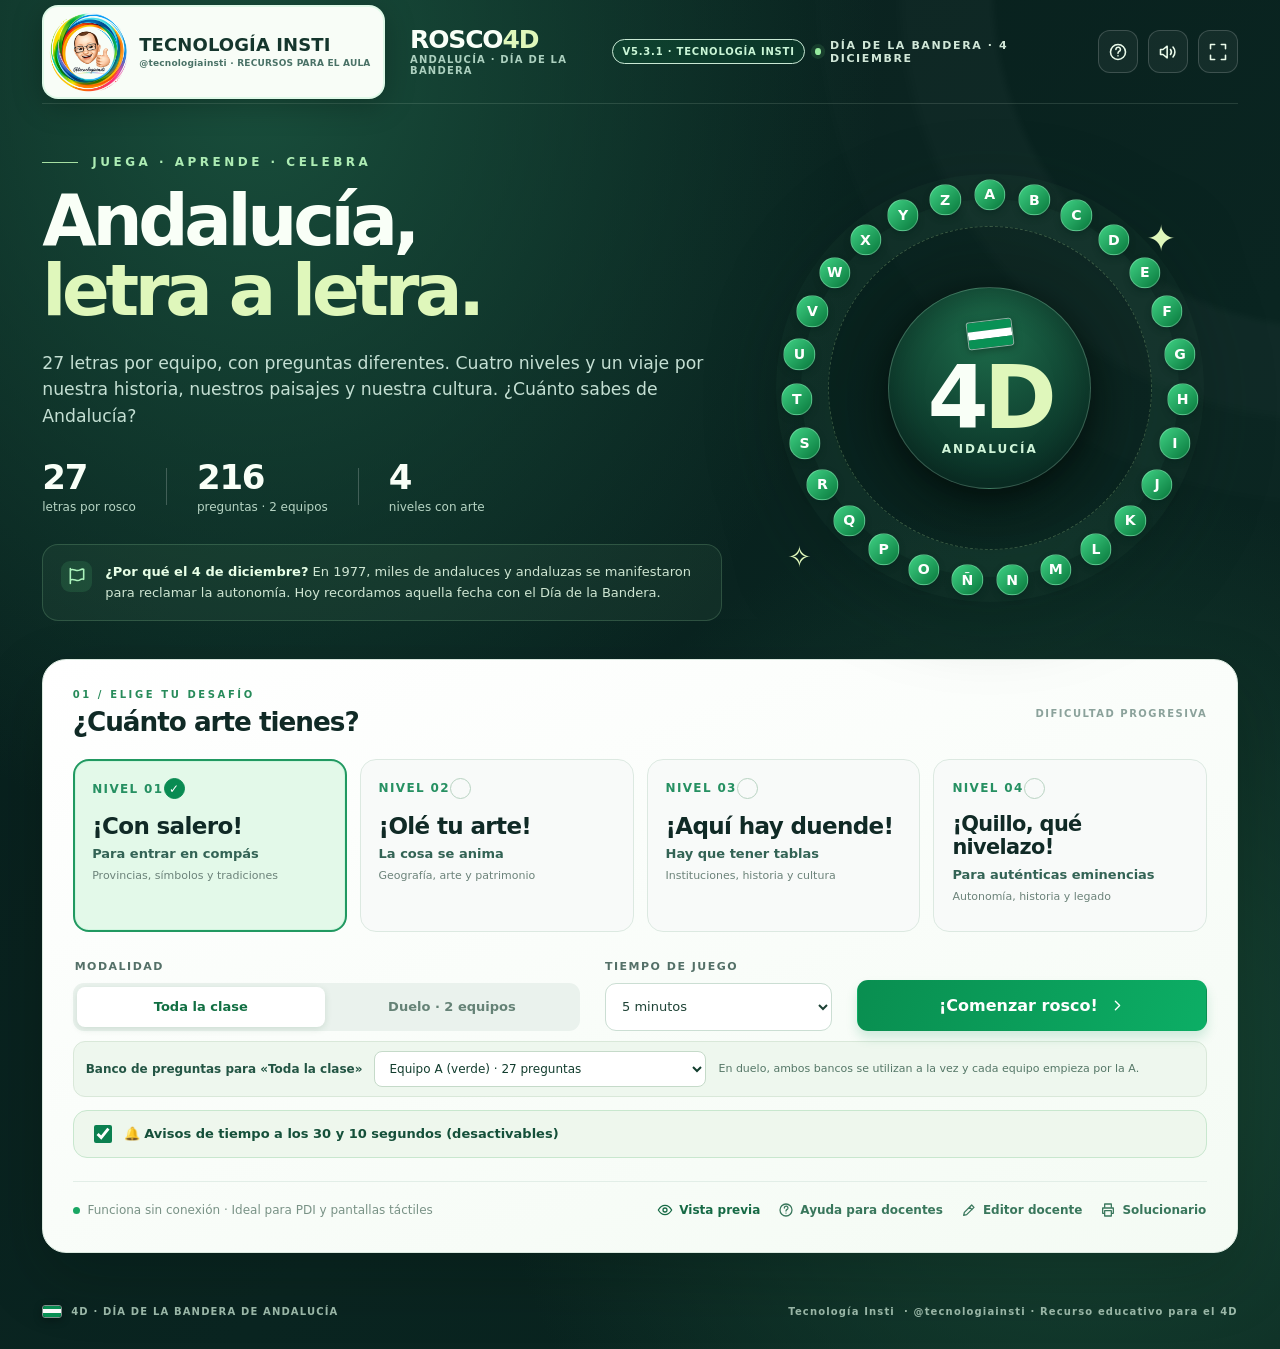
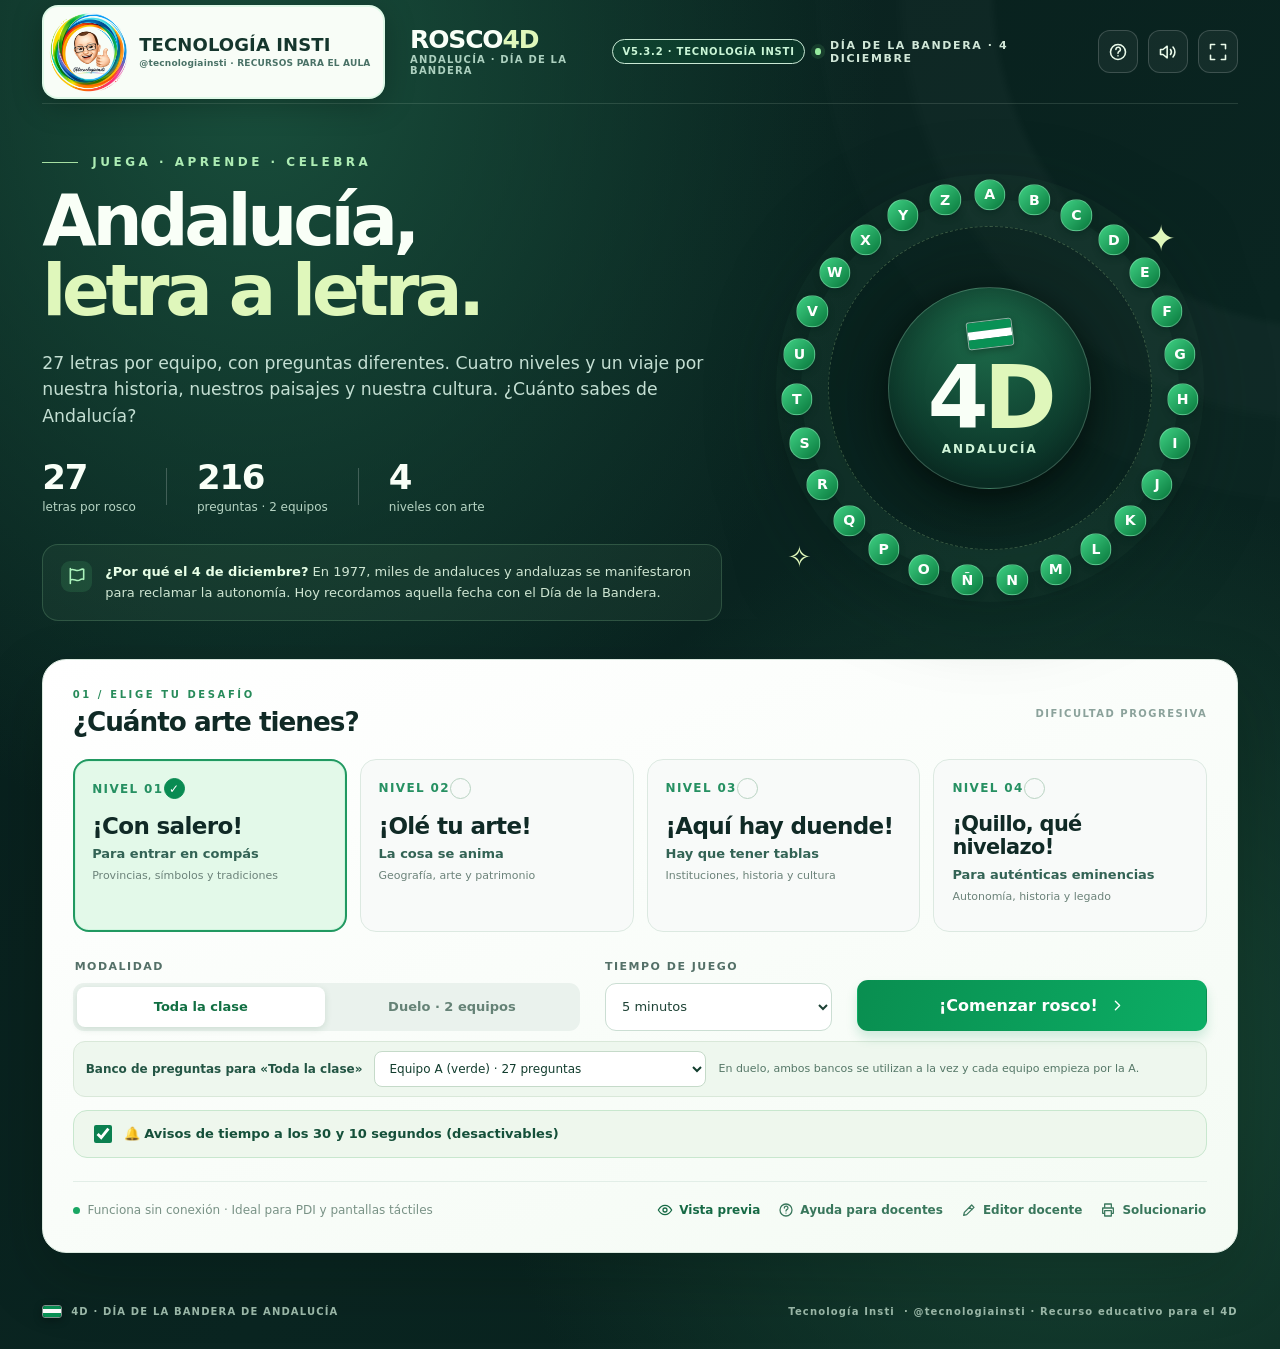
